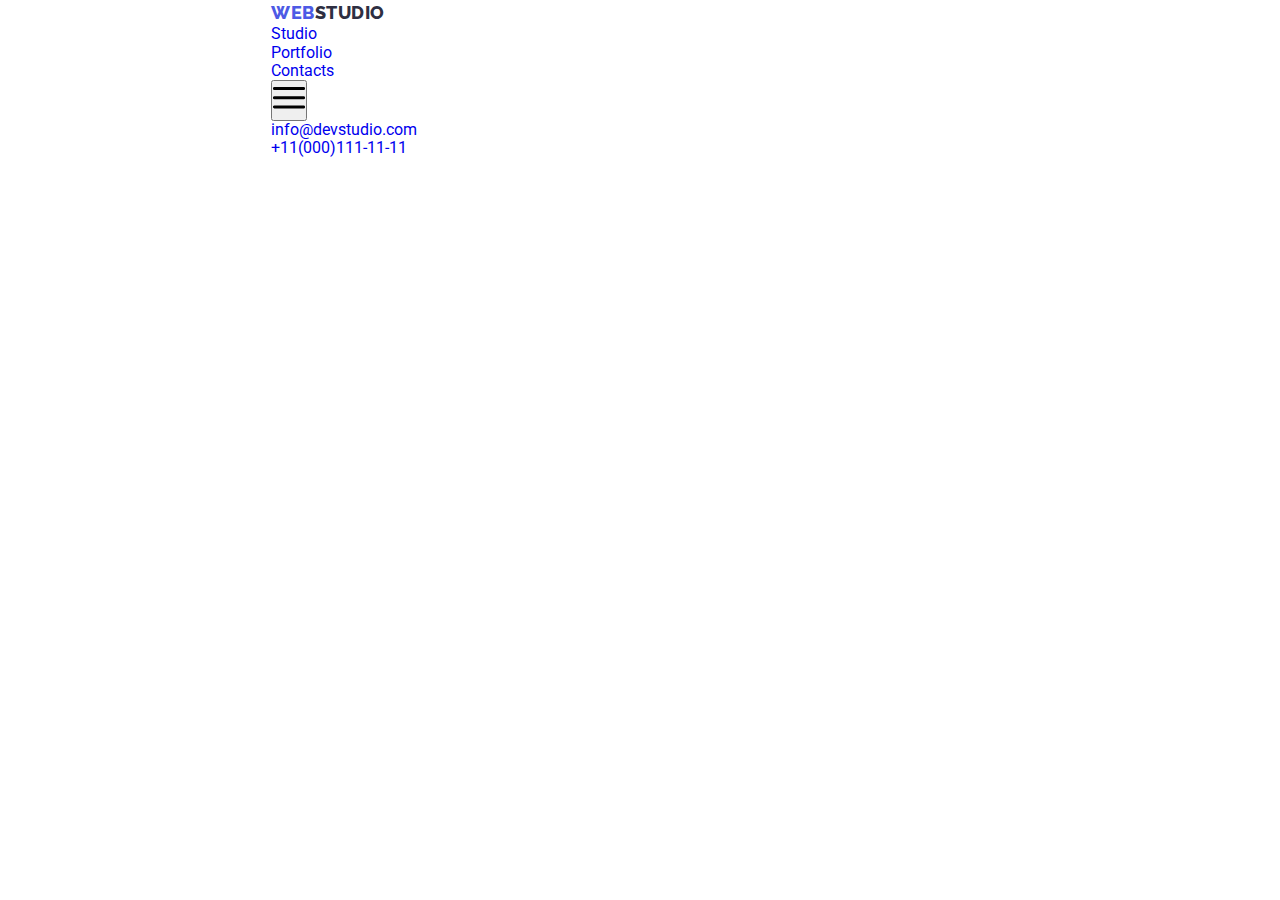
==== index.html @ 141341dd "7" ====
<!DOCTYPE html>
<html lang="uk">
  <head>
    <meta charset="UTF-8" />
    <meta http-equiv="X-UA-Compatible" content="IE=edge" />
    <meta name="viewport" content="width=device-width, initial-scale=1.0" />
    <link rel="stylesheet" href="css/modern-normalize.css" />
    <link rel="stylesheet" href="css/style.css" />
    <link rel="preconnect" href="https://fonts.googleapis.com" />
    <link rel="preconnect" href="https://fonts.gstatic.com" crossorigin />
    <link
      href="https://fonts.googleapis.com/css2?family=Raleway:wght@800&family=Roboto:wght@400;700&display=swap"
      rel="stylesheet"
    />
    <link rel="preconnect" href="https://fonts.googleapis.com" />
    <link rel="preconnect" href="https://fonts.gstatic.com" crossorigin />
    <link
      href="https://fonts.googleapis.com/css2?family=Raleway:wght@800&display=swap"
      rel="stylesheet"
    />
    <title>webstudio</title>
  </head>
  <body>
    <header>
      <div class="container header">
        <nav class="header__menu">
          <a class="logo" href="index.html"><span>Web</span>Studio</a>
          <ul class="header__menu__list">
            <li>
              <a class="header__menu__link current" href="index.html">Studio</a>
            </li>
            <li>
              <a class="header__menu__link" href="portfolio.html">Portfolio</a>
            </li>
            <li><a class="header__menu__link" href="#">Contacts</a></li>
          </ul>
        </nav>
        <button type="button" class="mobile__menu__open js-open-menu" >
          <svg class="mobain__menu__open__icon" width="32" height="32">
            <use href="./img/symbol-defs.svg#icon-burger"></use>
          </svg>
        </button>
        <ul class="header__contact">
          <li>
            <a class="header__contact__link" href="mailto:info@devstudio.com"
              >info@devstudio.com</a
            >
          </li>
          <li>
            <a class="header__contact__link" href="tel:+110001111111"
              >+11(000)111-11-11</a
            >
          </li>
        </ul>
      </div>
      <div class="mobile__menu  js-menu-container" >
        <div class="container mobile__menu__container">
          <button class="mobile__menu__close js-close-menu">
            <svg class="mobile__menu__icon svg_modal_close" width="8" height="8">
              <use href="./img/symbol-defs.svg#icon-close-black"></use>
            </svg>
          </button>
          <ul class="mobale__menu__link_list">
            <li class="mobale__menu__link_item"><a href="index.html" class="mobile__menu__link">Studio</a></li>
            <li class="mobale__menu__link_item"><a href="portfolio.html" class="mobile__menu__link">Portfolio</a></li>
            <li class="mobale__menu__link_item"><a href="#" class="mobile__menu__link">Contacts</a></li>
          </ul>
          <ul class="mobale__menu__link_contact_list">
            <li class="mobale__menu__link_contact_item"><a href="tel:+110001111111" class="mobile__menu__contact_link">+11(000)111-11-11</a></li>
            <li class="mobale__menu__link_contact_item"><a href="mailto:info@devstudio.com" class="mobile__menu__contact_link">info@devstudio.com</a></li>
          </ul>
          <ul class="mobale__menu__link_social_list">
            <li class="mobile__menu__link_social_item">
              <a href="#" class="mobile__menu__social__link">
                <svg class="mobile__menu__social__link-svg" width="24" height="24">
                  <use href="./img/symbol-defs.svg#icon-instagram2"></use>
                </svg>
              </a>
            </li>
            <li class="mobile__menu__link_social_item">
              <a href="#" class="mobile__menu__social__link">
                <svg class="mobile__menu__social__link-svg" width="24" height="24">
                  <use href="./img/symbol-defs.svg#icon-twitter2"></use>
                </svg>
              </a>
            </li>
            <li class="mobile__menu__link_social_item">
              <a href="#" class="mobile__menu__social__link">
                <svg class="mobile__menu__social__link-svg" width="24" height="24">
                  <use href="./img/symbol-defs.svg#icon-facebook2"></use>
                </svg>
              </a>
            </li>
            <li class="mobile__menu__link_social_item">
              <a href="#" class="mobile__menu__social__link">
                <svg class="mobile__menu__social__link-svg" width="24" height="24">
                  <use href="./img/symbol-defs.svg#icon-linkedin2"></use>
                </svg>
              </a>
            </li>
          </ul>
        </div>
      </div>
    </header>
    <!-- <main>
      <section class="main__header">
        <div class="container">
          <h1>Effective Solutions for Your Business</h1>
          <button type="button" data-modal-open>Order Service</button>
        </div>
      </section>
      <section class="main__text">
        <div class="container">
          <ul class="main__text__list">
            <li>
              <div class="main__text__list__icon">
                <svg class="icon-benefits" width="64px" height="64px">
                  <use href="./img/symbol-defs.svg#icon-antenna-min"></use>
                </svg>
              </div>
              <h3>Strategy</h3>
              <p>
                Our goal is to identify the business problem to walk away with
                the perfect and creative solution.
              </p>
            </li>
            <li>
              <div class="main__text__list__icon">
                <svg class="icon-benefits" width="64px" height="64px">
                  <use href="./img/symbol-defs.svg#icon-clock-min"></use>
                </svg>
              </div>
              <h3>Punctuality</h3>
              <p>
                Bring the key message to the brand's audience for the best price
                within the shortest possible time.
              </p>
            </li>
            <li>
              <div class="main__text__list__icon">
                <svg class="icon-benefits" width="64px" height="64px">
                  <use href="./img/symbol-defs.svg#icon-diagram-min"></use>
                </svg>
              </div>
              <h3>Diligence</h3>
              <p>
                Research and confirm brands that present the strongest digital
                growth opportunities and minimize risk.
              </p>
            </li>
            <li>
              <div class="main__text__list__icon">
                <svg class="icon-benefits" width="64px" height="64px">
                  <use href="./img/symbol-defs.svg#icon-astronaut--min"></use>
                </svg>
              </div>
              <h3>Technologies</h3>
              <p>
                Design practice focused on digital experiences. We bring forth a
                deep passion for problem-solving.
              </p>
            </li>
          </ul>
        </div>
      </section>
      <section class="main__descr section">
        <div class="container">
          <h2>What are we doing</h2>
          <ul class="main__descr__list">
            <li>
              <img
                width="360"
                height="300"
                src="img/Rectangle1.jpg"
                alt="розробка десктопних сайтів"
              />
            </li>
            <li>
              <img
                width="360"
                height="300"
                src="img/Rectangle2.jpg"
                alt="розробка мобільних додатків"
              />
            </li>
            <li>
              <img
                width="360"
                height="300"
                src="img/Rectangle3.jpg"
                alt="розробка дизайну"
              />
            </li>
          </ul>
        </div>
      </section>
      <section class="main__team section">
        <div class="container">
          <h2>Our Team</h2>
          <ul class="main__team__list">
            <li class="teammate">
              <img
                width="264"
                height="260"
                src="img/teams/img.jpg"
                alt="Марк Герреро"
              />
              <div class="teammate__text">
                <h3>Mark Guerrero</h3>
                <p>Product Designer</p>
                <ul class="social_media_team">
                  <li>
                    <a class="social_media_team-link" href="#">
                      <svg width="16px" height="16px">
                        <use href="./img/symbol-defs.svg#icon-instagram1"></use>
                      </svg>
                    </a>
                  </li>
                  <li>
                    <a class="social_media_team-link" href="#">
                      <svg width="16px" height="16px">
                        <use href="./img/symbol-defs.svg#icon-twitter1"></use>
                      </svg>
                    </a>
                  </li>
                  <li>
                    <a class="social_media_team-link" href="#">
                      <svg width="16px" height="16px">
                        <use href="./img/symbol-defs.svg#icon-facebook1"></use>
                      </svg>
                    </a>
                  </li>
                  <li>
                    <a class="social_media_team-link" href="#">
                      <svg width="16px" height="16px">
                        <use href="./img/symbol-defs.svg#icon-linkedin1"></use>
                      </svg>
                    </a>
                  </li>
                </ul>
              </div>
            </li>
            <li class="teammate">
              <img
                width="264"
                height="260"
                src="img/teams/img1.jpg"
                alt="Том Форд"
              />
              <div class="teammate__text">
                <h3>Tom Ford</h3>
                <p>Frontend Developer</p>
                <ul class="social_media_team">
                  <li>
                    <a class="social_media_team-link" href="#">
                      <svg width="16px" height="16px">
                        <use href="./img/symbol-defs.svg#icon-instagram1"></use>
                      </svg>
                    </a>
                  </li>
                  <li>
                    <a class="social_media_team-link" href="#">
                      <svg width="16px" height="16px">
                        <use href="./img/symbol-defs.svg#icon-twitter1"></use>
                      </svg>
                    </a>
                  </li>
                  <li>
                    <a class="social_media_team-link" href="#">
                      <svg width="16px" height="16px">
                        <use href="./img/symbol-defs.svg#icon-facebook1"></use>
                      </svg>
                    </a>
                  </li>
                  <li>
                    <a class="social_media_team-link" href="#">
                      <svg width="16px" height="16px">
                        <use href="./img/symbol-defs.svg#icon-linkedin1"></use>
                      </svg>
                    </a>
                  </li>
                </ul>
              </div>
            </li>
            <li class="teammate">
              <img
                width="264"
                height="260"
                src="img/teams/img2.jpg"
                alt="Каміла Гарсія"
              />
              <div class="teammate__text">
                <h3>Camila Garcia</h3>
                <p>Marketing</p>
                <ul class="social_media_team">
                  <li>
                    <a class="social_media_team-link" href="#">
                      <svg width="16px" height="16px">
                        <use href="./img/symbol-defs.svg#icon-instagram1"></use>
                      </svg>
                    </a>
                  </li>
                  <li>
                    <a class="social_media_team-link" href="#">
                      <svg width="16px" height="16px">
                        <use href="./img/symbol-defs.svg#icon-twitter1"></use>
                      </svg>
                    </a>
                  </li>
                  <li>
                    <a class="social_media_team-link" href="#">
                      <svg width="16px" height="16px">
                        <use href="./img/symbol-defs.svg#icon-facebook1"></use>
                      </svg>
                    </a>
                  </li>
                  <li>
                    <a class="social_media_team-link" href="#">
                      <svg width="16px" height="16px">
                        <use href="./img/symbol-defs.svg#icon-linkedin1"></use>
                      </svg>
                    </a>
                  </li>
                </ul>
              </div>
            </li>
            <li class="teammate">
              <img
                width="264"
                height="260"
                src="img/teams/img3.jpg"
                alt="Деніел Вілсон"
              />
              <div class="teammate__text">
                <h3>Daniel Wilson</h3>
                <p>UI Designer</p>
                <ul class="social_media_team">
                  <li>
                    <a class="social_media_team-link" href="#">
                      <svg width="16px" height="16px">
                        <use href="./img/symbol-defs.svg#icon-instagram1"></use>
                      </svg>
                    </a>
                  </li>
                  <li>
                    <a class="social_media_team-link" href="#">
                      <svg width="16px" height="16px">
                        <use href="./img/symbol-defs.svg#icon-twitter1"></use>
                      </svg>
                    </a>
                  </li>
                  <li>
                    <a class="social_media_team-link" href="#">
                      <svg width="16px" height="16px">
                        <use href="./img/symbol-defs.svg#icon-facebook1"></use>
                      </svg>
                    </a>
                  </li>
                  <li>
                    <a class="social_media_team-link" href="#">
                      <svg width="16px" height="16px">
                        <use href="./img/symbol-defs.svg#icon-linkedin1"></use>
                      </svg>
                    </a>
                  </li>
                </ul>
              </div>
            </li>
          </ul>
        </div>
      </section>
      <section class="customers section">
        <div class="container">
          <h2 class="customers__title">Customers</h2>
          <ul class="customers__list">
            <li>
              <a class="customers__link" href="#">
                <svg class="customers-svg" width="104px" height="56px">
                  <use href="./img/symbol-defs.svg#icon-Logo-min"></use>
                </svg>
              </a>
            </li>
            <li>
              <a class="customers__link" href="#">
                <svg class="customers-svg" width="104px" height="56px">
                  <use href="./img/symbol-defs.svg#icon-Logo1-min"></use>
                </svg>
              </a>
            </li>
            <li>
              <a class="customers__link" href="#">
                <svg class="customers-svg" width="104px" height="56px">
                  <use href="./img/symbol-defs.svg#icon-Logo2-min"></use>
                </svg>
              </a>
            </li>
            <li>
              <a class="customers__link" href="#">
                <svg class="customers-svg" width="104px" height="56px">
                  <use href="./img/symbol-defs.svg#icon-Logo3-min"></use>
                </svg>
              </a>
            </li>
            <li>
              <a class="customers__link" href="#">
                <svg class="customers-svg" width="104px" height="56px">
                  <use href="./img/symbol-defs.svg#icon-Logo4-min"></use>
                </svg>
              </a>
            </li>
            <li>
              <a class="customers__link" href="#">
                <svg class="customers-svg" width="104px" height="56px">
                  <use href="./img/symbol-defs.svg#icon-Logo5-min"></use>
                </svg>
              </a>
            </li>
          </ul>
        </div>
      </section>
    </main>
    <footer>
      <div class="container footer__content">
        <div>
          <a class="logo logo__footer" href="index.html"
            ><span>Web</span>Studio</a
          >
          <p class="footer-text">
            Increase the flow of customers and sales for your business with
            digital marketing & growth solutions.
          </p>
        </div>
        <div class="footer__social-media">
          <h3 class="footer__social-media-title">Social media</h3>
          <ul class="footer__social-media-list">
            <li>
              <a class="footer__social-media_link" href="#">
                <svg
                  class="footer__social-media_svg"
                  width="24px"
                  height="24px"
                >
                  <use href="img/symbol-defs.svg#icon-instagram2"></use>
                </svg>
              </a>
            </li>
            <li>
              <a class="footer__social-media_link" href="#">
                <svg
                  class="footer__social-media_svg"
                  width="24px"
                  height="24px"
                >
                  <use href="img/symbol-defs.svg#icon-twitter2"></use>
                </svg>
              </a>
            </li>
            <li>
              <a class="footer__social-media_link" href="#">
                <svg
                  class="footer__social-media_svg"
                  width="24px"
                  height="24px"
                >
                  <use href="img/symbol-defs.svg#icon-facebook2"></use>
                </svg>
              </a>
            </li>
            <li>
              <a class="footer__social-media_link" href="#">
                <svg
                  class="footer__social-media_svg"
                  width="24px"
                  height="24px"
                >
                  <use href="img/symbol-defs.svg#icon-linkedin2"></use>
                </svg>
              </a>
            </li>
          </ul>
        </div>
        <div class="footer_subscribe">
          <h3 class="subscribe-text">Subscribe</h3>
          <form class="footer-form">
            <input
              class="footer-form-input"
              type="mail"
              name="text"
              placeholder="E-mail"
            />
            <button class="footer-form-button" type="submit">
              Subscribe
              <svg class="footer-button-svg" width="24px" height="24px">
                <use href="./img/symbol-defs.svg#icon-send"></use>
              </svg>
            </button>
          </form>
        </div>
      </div>
    </footer> -->
    <div class="backdrop is-hidden" data-modal>
      <div class="modal">
        <button class="modal_close_btn" data-modal-close>
          <svg class="svg_modal_close" width="8px" height="8px">
            <use href="./img/symbol-defs.svg#icon-close-black"></use>
          </svg>
        </button>
        <div class="modal_block_form">
          <h3 class="modal_block_form_title">
            Leave your contacts and we will call you back
          </h3>
          <form class="modal_form">
            <label class="modal_form_field">
              <p class="modal_form_text">Name</p>
              <div class="modal_form_input_wrap">
                <input
                  class="modal_form_input"
                  type="text"
                  name="user_name"
                  required
                />
                <svg width="18px" height="24px" class="modal_form_input_svg">
                  <use href="./img/symbol-defs.svg#icon-person"></use>
                </svg>
              </div>
            </label>
            <label class="modal_form_field">
              <p class="modal_form_text">Phone</p>
              <div class="modal_form_input_wrap">
                <input
                  class="modal_form_input"
                  type="tel"
                  name="user_phone"
                  required
                />
                <svg width="18px" height="24px" class="modal_form_input_svg">
                  <use href="./img/symbol-defs.svg#icon-phone"></use>
                </svg>
              </div>
            </label>
            <label class="modal_form_field">
              <p class="modal_form_text">Email</p>
              <div class="modal_form_input_wrap">
                <input
                  class="modal_form_input"
                  type="mail"
                  name="user_mail"
                  required
                />
                <svg width="18px" height="24px" class="modal_form_input_svg">
                  <use href="./img/symbol-defs.svg#icon-email"></use>
                </svg>
              </div>
            </label>
            <label class="modal_form_field">
              <p class="modal_form_text">Comment</p>
              <textarea
                class="modal_form_desc"
                name="user_message"
                placeholder="Text input"
              ></textarea>
            </label>
            <div class="modal_form_check-policy">
              <input
                class="modal_form-check visually-hidden"
                id="user-policy"
                name="user-policy"
                type="checkbox"
              />
              <label class="modal_form_check_desc" for="user-policy"
                >I accept the terms and conditions of the
                <a class="modal_form_chech_link" href="#"
                  >Privacy Policy</a
                ></label
              >
            </div>
          </form>
          <button type="submit" class="modal_form_button">Send</button>
        </div>
      </div>
    </div>
    <script src="./js/modal.js"></script>
    <script src="./js/mobile-menu.js"></script>
  </body>
</html>
---- css/style.css ----
* {
  text-decoration: none;
  list-style: none;
  padding: 0;
  margin: 0;
}

img {
  display: block;
  width: 100%;
  height: auto;
}

body {
  font-weight: 400;
  color: var(--brand-color2);
  font-family: "Roboto", sans-serif;
}

:root {
  --brand-color: #434455;
  --blu-color: #4d5ae5;
  --blu-color2: #404bbf;
  --brand-color2: #2e2f42;
  --white-color: #fff;
  --white-color2: #f4f4fd;
  --white-color3: #e7e9fc;
  --modal-input-color: #8e8f99;
}

.section {
  padding: 120px 0;
}

/* .container {
  padding: 0 15px;
  width: 1158px;
  margin: 0 auto;
} */

.container {
  margin-left: auto;
  margin-right: auto;
  padding-left: 15px;
  padding-right: 15px;}

  @media screen and(max-width:427px) {
    .container{  
    width: 100vw;
      margin: 0;
      margin-left: auto;
      margin-right: auto;}  
  }

  @media screen and (min-width:428px) {
      .container{width: 428px;}
  }

  @media screen and (min-width:768px) {
    
      .container{width: 768px;}
  }

  @media screen and (min-width:1440px) {

      .container{width: 1158px;}
  }

@media screen and (max-width: 767px) {
  .header__menu__list,
  .header__contact {
    display: none;
  }
  .header {
    display: flex;
    justify-content: space-between;
    align-items: center;
    padding-top: 24px;
    padding-bottom: 24px;
  }
  .mobile__menu__open {
    border: 0;
    background: none;
  }
  .mobile__menu__open__icon {
    display: block;
  }
}

.mobile__menu.is-open {
  opacity: 1;
  visibility: visible;
  pointer-events: auto;
}

.mobile__menu {
  position: fixed;
  top: 0;
  left: 0;
  width: 100%;
  height: 100%;
  background: #fff;
  z-index: 1000;
  opacity: 0;
  visibility: hidden;
  pointer-events: none;
  transition: opacity 250ms cubic-bezier(0.4, 0, 0.2, 1),
    visibility 250ms cubic-bezier(0.4, 0, 0.2, 1);
}


.mobile__menu__container {
  position: relative;
  padding: 80px 0 40px 25px;
}

.mobale__menu__link_list {
  margin-bottom: 284px;
}

.mobale__menu__link_item {
  margin-bottom: 40px;
}

.mobale__menu__link_item:nth-child(3) {
  margin: 0;
}

.mobile__menu__link {
  font-weight: 600;
  font-size: 36px;
  line-height: 1.12;
  letter-spacing: 0.02em;
  text-transform: capitalize;
  color: var(--brand-color2);
  transition: color 250ms cubic-bezier(0.4, 0, 0.2, 1);
}

.mobile__menu__link:focus,
.mobile__menu__link:active {
  color: var(--blu-color);
}

.mobale__menu__link_contact_list {
  margin-bottom: 48px;
}

.mobale__menu__link_contact_item {
  margin-bottom: 40px;
}

.mobale__menu__link_contact_item:nth-child(2) {
  margin: 0;
}
.mobile__menu__contact_link {
  font-weight: 600;
  font-size: 36px;
  line-height: 1.2;
  text-transform: capitalize;
  color: var(--brand-color);
  transition: color 250ms cubic-bezier(0.4, 0, 0.2, 1);
}

.mobile__menu__contact_link:focus,
.mobile__menu__contact_link:active {
  color: var(--blu-color);
}

.mobale__menu__link_contact_item:nth-child(2) .mobile__menu__contact_link {
  font-size: 20px;
  line-height: 1.2;
  letter-spacing: 0.02em;
  text-transform: none;
}

.mobale__menu__link_social_list {
  display: flex;
  width: 328px;
  height: 40px;
  gap: 56px;
}
.mobile__menu__link_social_item {
  display: flex;
  width: 40px;
  height: 40px;
  justify-content: center;
  align-items: center;
  border-radius: 50px;
  border: none;
  background-color: var(--blu-color);
}

.mobile__menu__social__link-svg {
  display: block;
}

.mobile__menu__close {
  position: absolute;
  top: 30px;
  right: 18px;
  width: 24px;
  height: 24px;
  border-radius: 50%;
  background-color: #e7e9fc;
  border: 1px solid rgba(0, 0, 0, 0.1);
  text-align: center;
  transition: box-shadow 250ms cubic-bezier(0.4, 0, 0.2, 1),
    border 250ms cubic-bezier(0.4, 0, 0.2, 1);
}

.mobile__menu__close:focus,
.mobile__menu__close:active {
  border: 1px solid rgba(0, 0, 0, 0);
  box-shadow: 0px 1px 6px rgba(46, 47, 66, 0.08),
    0px 1px 1px rgba(46, 47, 66, 0.16), 0px 2px 1px rgba(46, 47, 66, 0.08);
}

.mobile__menu__icon:hover,
.mobile__menu__icon:focus {
  border: 1px solid rgba(0, 0, 0, 0);
  box-shadow: 0px 1px 6px rgba(46, 47, 66, 0.08),
    0px 1px 1px rgba(46, 47, 66, 0.16), 0px 2px 1px rgba(46, 47, 66, 0.08);
}

.logo {
  font-weight: 800;
  font-size: 18px;
  line-height: 1.4;
  letter-spacing: 0.03em;
  text-transform: uppercase;
  color: var(--brand-color2);
  font-family: "Raleway", sans-serif;
  align-self: center;
}

.logo span {
  color: var(--blu-color);
}

/* header {
  box-shadow: 0px 2px 1px rgba(46, 47, 66, 0.08),
    0px 1px 1px rgba(46, 47, 66, 0.16), 0px 1px 6px rgba(46, 47, 66, 0.08);
}

.header {
  display: flex;
}



.header__menu {
  display: flex;
}

.header__menu__list {
  display: flex;
  align-items: center;
  margin: 0 0 0 77px;
}

.header__menu__link {
  color: var(--brand-color2);
  font-weight: 600;
  font-size: 16px;
  line-height: 1.5;
  letter-spacing: 0.02em;
  transition: color 250ms cubic-bezier(0.4, 0, 0.2, 1);
}

.header__menu__list li {
  margin: 0 40px 0 0;
}

.header__menu__list li:nth-child(3) {
  margin: 0;
}

.header__menu__link {
  padding: 24px 0;
  position: relative;
  display: block;
}

.header__menu__link::after {
  content: "";
  position: absolute;
  left: 0;
  bottom: 0;
  display: block;
  width: 100%;
  height: 5px;
  background-color: var(--blu-color);
  color: var(--blu-color);
  display: none;
}

.header__menu__link.current::after {
  content: "";
  position: absolute;
  left: 0;
  bottom: 0;
  display: block;
  width: 100%;
  height: 5px;
  background-color: var(--blu-color);
  border-radius: 2px;
}

.header__menu__link:hover,
.header__menu__link:focus {
  color: var(--brand-color);
}

.header__menu__link:active {
  color: var(--blu-color);
}

.header__contact {
  padding: 24px 0;
  display: flex;
  margin-left: auto;
}

.header__contact__link {
  color: var(--brand-color2);
  font-weight: 400;
  font-size: 16px;
  line-height: 1.5;
  letter-spacing: 0.02em;
  transition: color 250ms cubic-bezier(0.4, 0, 0.2, 1);
}

.header__contact li {
  margin: 0 0 0 40px;
}

.header__contact li:nth-child(1) {
  margin: 0;
}

.header__contact__link:hover,
.header__contact__link:focus {
  color: var(--blu-color);
}

.header__contact__link:active {
  color: var(--blu-color);
}




.main__header {
  background-image: linear-gradient(
      rgba(46, 47, 66, 0.7),
      rgba(46, 47, 66, 0.7)
    ),
    url(../img/people-office.jpg);
  background-size: cover;
  padding: 192px 0;
  text-align: center;
  margin: 0 auto;
  max-width: 1600px;
}

.main__header h1 {
  font-weight: 600;
  font-size: 56px;
  line-height: 1.08;
  text-align: center;
  letter-spacing: 0.02em;
  color: var(--white-color);
  margin: 0 auto;
  width: 496px;
}

.main__header button {
  max-width: 170px;
  background: var(--blu-color);
  box-shadow: 0px 4px 4px rgb(0 0 0 / 15%);
  transition: box-shadow 250ms cubic-bezier(0.4, 0, 0.2, 1);
  border-radius: 4px;
  font-size: 16px;
  line-height: 1.19;
  color: var(--white-color);
  border: none;
  cursor: pointer;
  margin: 48px 0 0 0;
  padding: 16px 32px;
}

.main__header button:hover {
  box-shadow: 0px 1px 6px rgba(46, 47, 66, 0.08),
    0px 1px 1px rgba(46, 47, 66, 0.16), 0px 2px 1px rgba(46, 47, 66, 0.08);
}

.main__header button:active {
  background: var(--blu-color2);
  box-shadow: 0px 4px 4px rgba(0, 0, 0, 0.15);
}

.main__text {
  padding: 120px 0 0 0;
}

.main__text__list {
  display: flex;
  gap: 24px;
}

.main__text__list__icon {
  background: #f4f4fd;
  border-radius: 4px;
  background: #f4f4fd;
  border-radius: 4px;
  width: 264px;
  height: 112px;
  display: flex;
  justify-content: center;
  align-items: center;
}

.icon-benefits {
  display: block;
}

.main__text h3 {
  font-weight: 600;
  font-size: 20px;
  line-height: 1.2;
  letter-spacing: 0.02em;
  margin: 8px 0 8px 0;
}

.main__text p {
  font-size: 16px;
  line-height: 1.5;
  letter-spacing: 0.02em;
  color: var(--brand-color);
}

.main__descr h2 {
  font-weight: 600;
  font-size: 36px;
  line-height: 1.12;
  text-align: center;
  letter-spacing: 0.02em;
  text-transform: capitalize;
  margin: 0 0 72px 0;
}

.main__descr__list {
  display: flex;
  gap: 24px;
}

.main__team {
  background-color: var(--white-color2);
}

.main__team h2 {
  font-weight: 600;
  font-size: 36px;
  line-height: 1.12;
  text-align: center;
  letter-spacing: 0.02em;
  text-transform: capitalize;
  margin: 0 0 72px;
}

.main__team__list {
  display: flex;
  gap: 24px;
}

.teammate {
  background: #ffffff;
  box-shadow: 0px 1px 6px rgba(46, 47, 66, 0.08),
    0px 1px 1px rgba(46, 47, 66, 0.16), 0px 2px 1px rgba(46, 47, 66, 0.08);
  border-radius: 0px 0px 4px 4px;
}

.teammate__text {
  padding: 32px 16px;
}

.social_media_team {
  display: flex;
  gap: 24px;
  padding: 4px 0;
}

.social_media_team-link {
  width: 40px;
  height: 40px;
  width: 40px;
  height: 40px;
  display: flex;
  justify-content: center;
  align-items: center;
  border-radius: 50%;
  border: 1px solid var(--blu-color);
  background-color: var(--blu-color);
}

.teammate h3 {
  font-weight: 600;
  font-size: 20px;
  line-height: 1.2;
  text-align: center;
  letter-spacing: 0.02em;
}

.teammate p {
  font-size: 16px;
  line-height: 24px;
  text-align: center;
  letter-spacing: 0.02em;
  color: var(--brand-color);
  margin: 8px 0 8px 0;
}

.customers__title {
  color: var(--brand-color2);
  text-align: center;
  margin: 0 0 72px 0;
  font-weight: 700;
  font-size: 36px;
  line-height: 1.17;
  letter-spacing: 0.03em;
}

.customers__list {
  display: flex;
  gap: 24px;
  height: 88px;
}

.customers__link {
  border: 1px solid #8e8f99;
  border-radius: 4px;
  transition: border 250ms cubic-bezier(0.4, 0, 0.2, 1);
  width: 168px;
  height: 88px;
  display: flex;
  justify-content: center;
  align-items: center;
}

.customers__link:hover,
.customers__link:focus {
  border: 1px solid var(--blu-color);
}

.customers-svg {
  fill: #8e8f99;
  transition: fill 250ms cubic-bezier(0.4, 0, 0.2, 1);
}

.customers__link:hover .customers-svg {
  fill: var(--blu-color);
}

.customers__link:hover .customers-svg {
  fill: var(--blu-color);
}

footer {
  background-color: var(--brand-color2);
}

.logo__footer {
  color: var(--white-color2);
  display: inline-block;
}

.footer__content {
  display: flex;
}

.footer__social-media {
  height: 100%;
  margin: 0 0 0 120px;
}

.footer__social-media-title {
  color: var(--white-color);
  font-weight: 600;
  font-size: 16px;
  line-height: 1.5;
  letter-spacing: 0.02em;
  margin: 0 0 16px 0;
}

.footer__social-media-list {
  display: flex;
  height: 40px;
  max-width: 208px;
  gap: 16px;
}

.footer__social-media_link {
  width: 40px;
  height: 40px;
  display: flex;
  justify-content: center;
  align-items: center;
  border: 0px solid rgba(255, 255, 255, 0.1);
  border-radius: 50%;
  background: rgba(255, 255, 255, 0.1);
  transition: background-color 250ms cubic-bezier(0.4, 0, 0.2, 1);
}

.footer__social-media_link:hover {
  background-color: #31d0aa;
}

.footer__social-media_link:focus {
  background-color: #31d0aa;
}
/* Portfolio */

.visually-hidden {
  position: absolute;
  width: 1px;
  height: 1px;
  margin: -1px;
  border: 0;
  padding: 0;
  white-space: nowrap;
  clip-path: inset(100%);
  clip: rect(0 0 0 0);
  overflow: hidden;
}

.portfolio__content {
  padding: 96px 0 120px 0;
}

.portfolio__buttons {
  display: flex;
  justify-content: center;
}

.portfolio__buttons button {
  font-family: "Roboto";
  font-style: normal;
  font-weight: 600;
  font-size: 16px;
  line-height: 1.5;
  letter-spacing: 0.04em;
  background: var(--white-color2);
  border: 1px solid var(--white-color3);
  border-radius: 4px;
  color: var(--blu-color);
  cursor: pointer;
  padding: 8px 16px;
  transition: background-color 250ms cubic-bezier(0.4, 0, 0.2, 1),
    border 250ms cubic-bezier(0.4, 0, 0.2, 1),
    box-shadow 250ms cubic-bezier(0.4, 0, 0.2, 1),
    color 250ms cubic-bezier(0.4, 0, 0.2, 1);
}

.portfolio__buttons li {
  margin: 0 24px 0 0;
}

.portfolio__buttons li:nth-child(5) {
  margin: 0;
}

.portfolio__buttons button:hover,
.portfolio__buttons button:focus {
  border: 1px solid var(--blu-color);
  background: var(--blu-color);
  box-shadow: 0px 3px 1px rgba(0, 0, 0, 0.1), 0px 2px 1px rgba(0, 0, 0, 0.08),
    0px 2px 2px rgba(0, 0, 0, 0.12);
  color: var(--white-color);
}

.portfolio__buttons button:active {
  background: var(--blu-color2);
  box-shadow: 0px 3px 1px rgba(0, 0, 0, 0.1), 0px 2px 1px rgba(0, 0, 0, 0.08),
    0px 2px 2px rgba(0, 0, 0, 0.12);
  color: var(--white-color);
}

.portfolio__list {
  display: flex;
  flex-wrap: wrap;
  margin: 72px 0 0 0;
}

.portfolio__list__text {
  padding: 32px 0 32px 16px;
}
.portfolio__item:nth-child(n + 7) {
  margin: 0 24px 0 0;
}
.portfolio__item:nth-child(3n + 3) {
  margin: 0 0 48px 0;
}
.portfolio__item:nth-child(9) {
  margin: 0;
}

.portfolio__item {
  box-shadow: 0px 1px 6px rgba(46, 47, 66, 0.08);
  transition: box-shadow 250ms cubic-bezier(0.4, 0, 0.2, 1);
  margin: 0 24px 48px 0;
}

.portfolio__list img {
  display: block;
}

.portfolio__item:hover,
.portfolio__item:focus {
  box-shadow: 0px 1px 6px rgba(46, 47, 66, 0.08),
    0px 1px 1px rgba(46, 47, 66, 0.16), 0px 2px 1px rgba(46, 47, 66, 0.08);
}

.portfolio__list h3 {
  font-weight: 600;
  font-size: 20px;
  line-height: 1.2;
  letter-spacing: 0.02em;
  margin: 0 0 8px 0;
}

.portfolio__list p {
  font-size: 16px;
  line-height: 1.5;
  letter-spacing: 0.02em;
  color: var(--brand-color);
}

.portfolio__list_img-box {
  position: relative;
  width: 360px;
  height: 300px;
  margin-left: auto;
  margin-right: auto;
  background-color: #bdbdbd;
  overflow: hidden;
}

.portfolio__item:hover .overlay,
.portfolio__item:focus .overlay {
  transform: translatey(0);
}

.overlay {
  position: absolute;
  top: 0;
  left: 0;
  width: 100%;
  height: 100%;
  background-color: #3f51b5;
  transform: translatey(100%);
  transition: transform 250ms ease;
}

.overlay p {
  font-size: 16px;
  line-height: 1.5;
  letter-spacing: 0.02em;
  color: #f4f4fd;
  padding: 40px 32px;
}

/* footer */

footer {
  padding: 100px 0;
}

.footer-text {
  max-width: 264px;
  margin: 16px 0 0 0;
  font-size: 16px;
  line-height: 24px;
  letter-spacing: 0.02em;
  color: var(--white-color3);
}

.footer_subscribe {
  margin: 0 0 0 80px;
  width: 456px;
}

.subscribe-text {
  font-weight: 600;
  font-size: 16px;
  line-height: 1.5;
  letter-spacing: 0.02em;
  color: var(--white-color);
  margin: 0 0 16px 0;
}

.footer-form {
  display: flex;
}

.footer-form-input {
  padding: 8px 0 8px 16px;
  width: 264px;
  margin: 0 24px 0 0;
  border: 1px solid rgba(255, 255, 255, 0.3);
  filter: drop-shadow(0px 4px 4px rgba(0, 0, 0, 0.15));
  border-radius: 4px;
  background: #2e2f42;
  color: #fff;
}

.footer-button-svg {
  margin: 0 0 0 16px;
}

.footer-form-button {
  transition: box-shadow 250ms cubic-bezier(0.4, 0, 0.2, 1);
  cursor: pointer;
  padding: 8px 24px;
  font-weight: 700;
  font-size: 16px;
  line-height: 1.5;
  display: flex;
  align-items: center;
  text-align: center;
  letter-spacing: 0.06em;
  color: var(--white-color);
  border: none;
  background: var(--blu-color);
  border-radius: 4px;
}

.footer-form-button:hover {
  box-shadow: 0px 1px 6px rgba(46, 47, 66, 0.08),
    0px 1px 1px rgba(46, 47, 66, 0.16), 0px 2px 1px rgba(46, 47, 66, 0.08);
}

.footer-form-button:active {
  background: var(--blu-color2);
  box-shadow: 0px 4px 4px rgba(0, 0, 0, 0.15);
}

/* modal */

.backdrop {
  position: fixed;
  top: 0;
  left: 0;
  width: 100%;
  height: 100%;
  background-color: rgba(46, 47, 66, 0.4);
  transition: opacity 250ms cubic-bezier(0.4, 0, 0.2, 1);
}

.is-hidden {
  opacity: 0;
  pointer-events: none;
  transition: opacity 250ms cubic-bezier(0.4, 0, 0.2, 1);
}

.modal {
  position: absolute;
  min-width: 408px;
  min-height: 576px;
  background-color: #fff;
  top: 50%;
  left: 50%;
  transform: translate(-50%, -50%);
}

.modal_close_btn {
  position: absolute;
  top: 24px;
  right: 24px;
  width: 24px;
  height: 24px;
  border-radius: 50%;
  background-color: #e7e9fc;
  border: 1px solid rgba(0, 0, 0, 0.1);
  text-align: center;
  cursor: pointer;
  transition: box-shadow 250ms cubic-bezier(0.4, 0, 0.2, 1),
    border 250ms cubic-bezier(0.4, 0, 0.2, 1);
}

.svg_modal_close {
  fill: #000000;
}

.modal_close_btn:hover,
.modal_close_btn:focus {
  border: 1px solid rgba(0, 0, 0, 0);
  box-shadow: 0px 1px 6px rgba(46, 47, 66, 0.08),
    0px 1px 1px rgba(46, 47, 66, 0.16), 0px 2px 1px rgba(46, 47, 66, 0.08);
}

.modal_block_form {
  display: flex;
  flex-direction: column;
  padding: 72px 24px 24px 24px;
}
.modal_block_form_title {
  font-family: "Roboto";
  font-style: normal;
  font-weight: 600;
  font-size: 16px;
  line-height: 1.5;
  text-align: center;
  letter-spacing: 0.02em;
  color: var(--brand-color2);
  margin-bottom: 16px;
}
.modal_form {
  display: flex;
  flex-direction: column;
}
.modal_form_field {
  display: flex;
  flex-direction: column;
  margin: 0 0 8px 0;
  color: var(--modal-input-color);
}

.modal_form_field:nth-child(4) {
  margin: 0;
}

.modal_form_input_wrap {
  position: relative;
}

.modal_form_text {
  display: block;
  margin: 0 0 4px 0;
  font-size: 12px;
  line-height: 1.17;
  letter-spacing: 0.01em;
}
.modal_form_input {
  width: 100%;
  height: 40px;
  border: 1px solid rgba(33, 33, 33, 0.2);
  border-radius: 4px;
  padding: 0 0 0 40px;
  transition: border-color 250ms cubic-bezier(0.4, 0, 0.2, 1);
}

.modal_form_input:focus {
  outline: none;
  border-color: var(--blu-color);
}

.modal_form_input:focus + .modal_form_input_svg {
  fill: var(--blu-color);
}

.modal_form_input_svg {
  position: absolute;
  top: 50%;
  left: 16px;
  transform: translate(0, -50%);
  transition: fill 250ms cubic-bezier(0.4, 0, 0.2, 1);
}
.modal_form_desc {
  resize: none;
  width: 100%;
  height: 120px;
  font-size: 12px;
  line-height: 1.17;
  letter-spacing: 0.01em;
  border: 1px solid rgba(33, 33, 33, 0.2);
  border-radius: 4px;
  padding: 8px 16px;
  transition: border-color 250ms cubic-bezier(0.4, 0, 0.2, 1);
}

.modal_form_desc::placeholder {
  color: rgba(117, 117, 117, 0.5);
}

.modal_form_desc:focus {
  outline: none;
  border-color: var(--blu-color);
}
.modal_form_chech_link {
  color: var(--blu-color);
}
.modal_form_check-policy {
  display: flex;
  margin: 16px 0 24px 0;
}
.modal_form-check {
  margin: 0 8px 0 0;
}

.modal_form_chech_link {
  font-size: 12px;
  line-height: 1.34;
  letter-spacing: 0.04em;
  color: var(--blu-color);
  margin: 0 0 0 3px;
}
.modal_form_check_desc {
  display: flex;
  align-items: center;
  font-size: 12px;
  line-height: 1.34;
  letter-spacing: 0.04em;
  color: #757575;
  flex: none;
  order: 1;
  flex-grow: 0;
}

.modal_form_check_desc::before {
  content: "";
  display: block;
  margin: 0 8px 0 0;
  width: 16px;
  height: 16px;
  border: 1.25px solid #2e2f42;
  border-radius: 2px;
  transition: border-color 250ms cubic-bezier(0.4, 0, 0.2, 1),
    background 250ms cubic-bezier(0.4, 0, 0.2, 1);
}

.modal_form-check:checked + .modal_form_check_desc::before {
  background: var(--blu-color);
  border-color: var(--blu-color);
  background-image: url(../img/check.svg);
  background-repeat: no-repeat;
  background-position: 2px 3px;
}

.modal_form_button {
  margin: 0 auto;
  width: 170px;
  height: 51px;
  background: var(--blu-color);
  box-shadow: 0px 4px 4px rgba(0, 0, 0, 0.15);
  border: none;
  border-radius: 4px;
  font-weight: 600;
  font-size: 16px;
  line-height: 1.19;
  letter-spacing: 0.04em;
  color: #ffffff;
  cursor: pointer;
  transition: box-shadow 250ms cubic-bezier(0.4, 0, 0.2, 1);
}

.modal_form_button:hover,
.modal_form_button:focus {
  box-shadow: 0px 1px 6px rgba(46, 47, 66, 0.08),
    0px 1px 1px rgba(46, 47, 66, 0.16), 0px 2px 1px rgba(46, 47, 66, 0.08);
}

.modal_form_button:active {
  background: #404bbf;
  box-shadow: 0px 4px 4px rgba(0, 0, 0, 0.15);
}
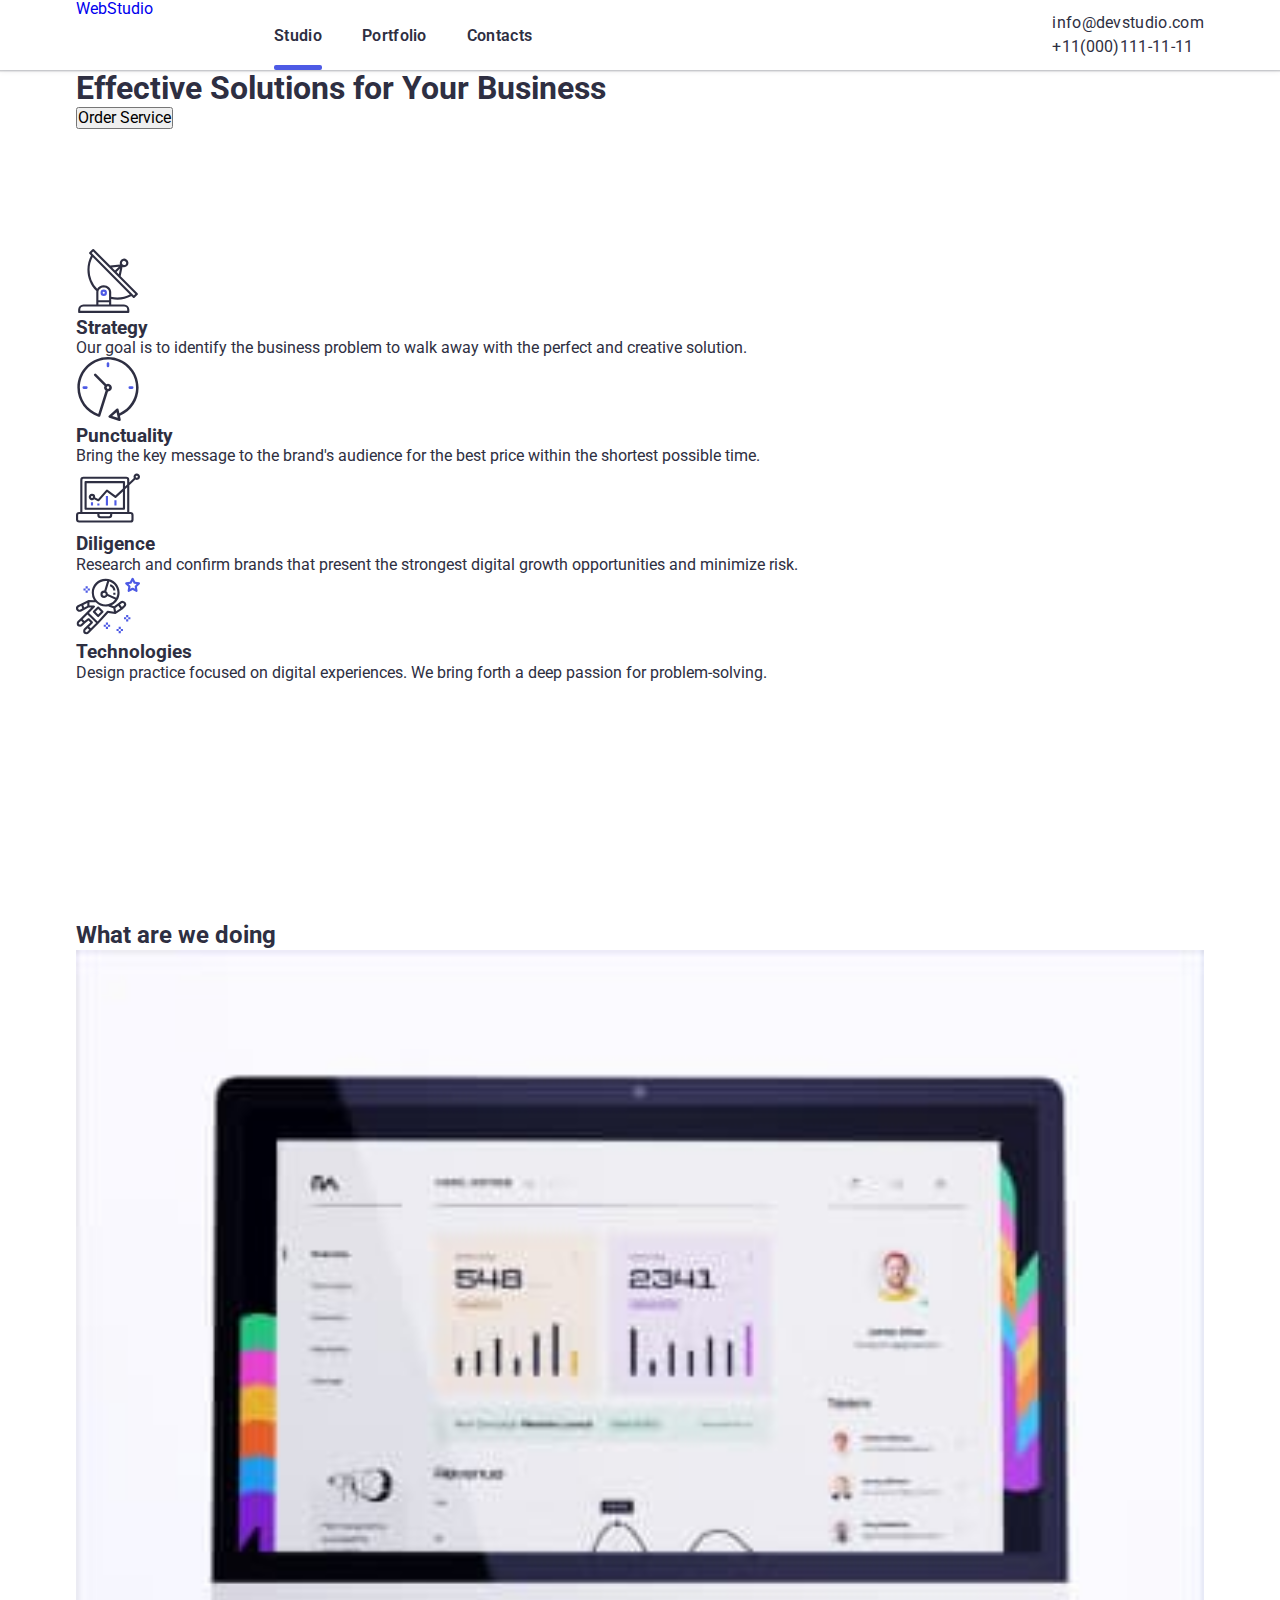
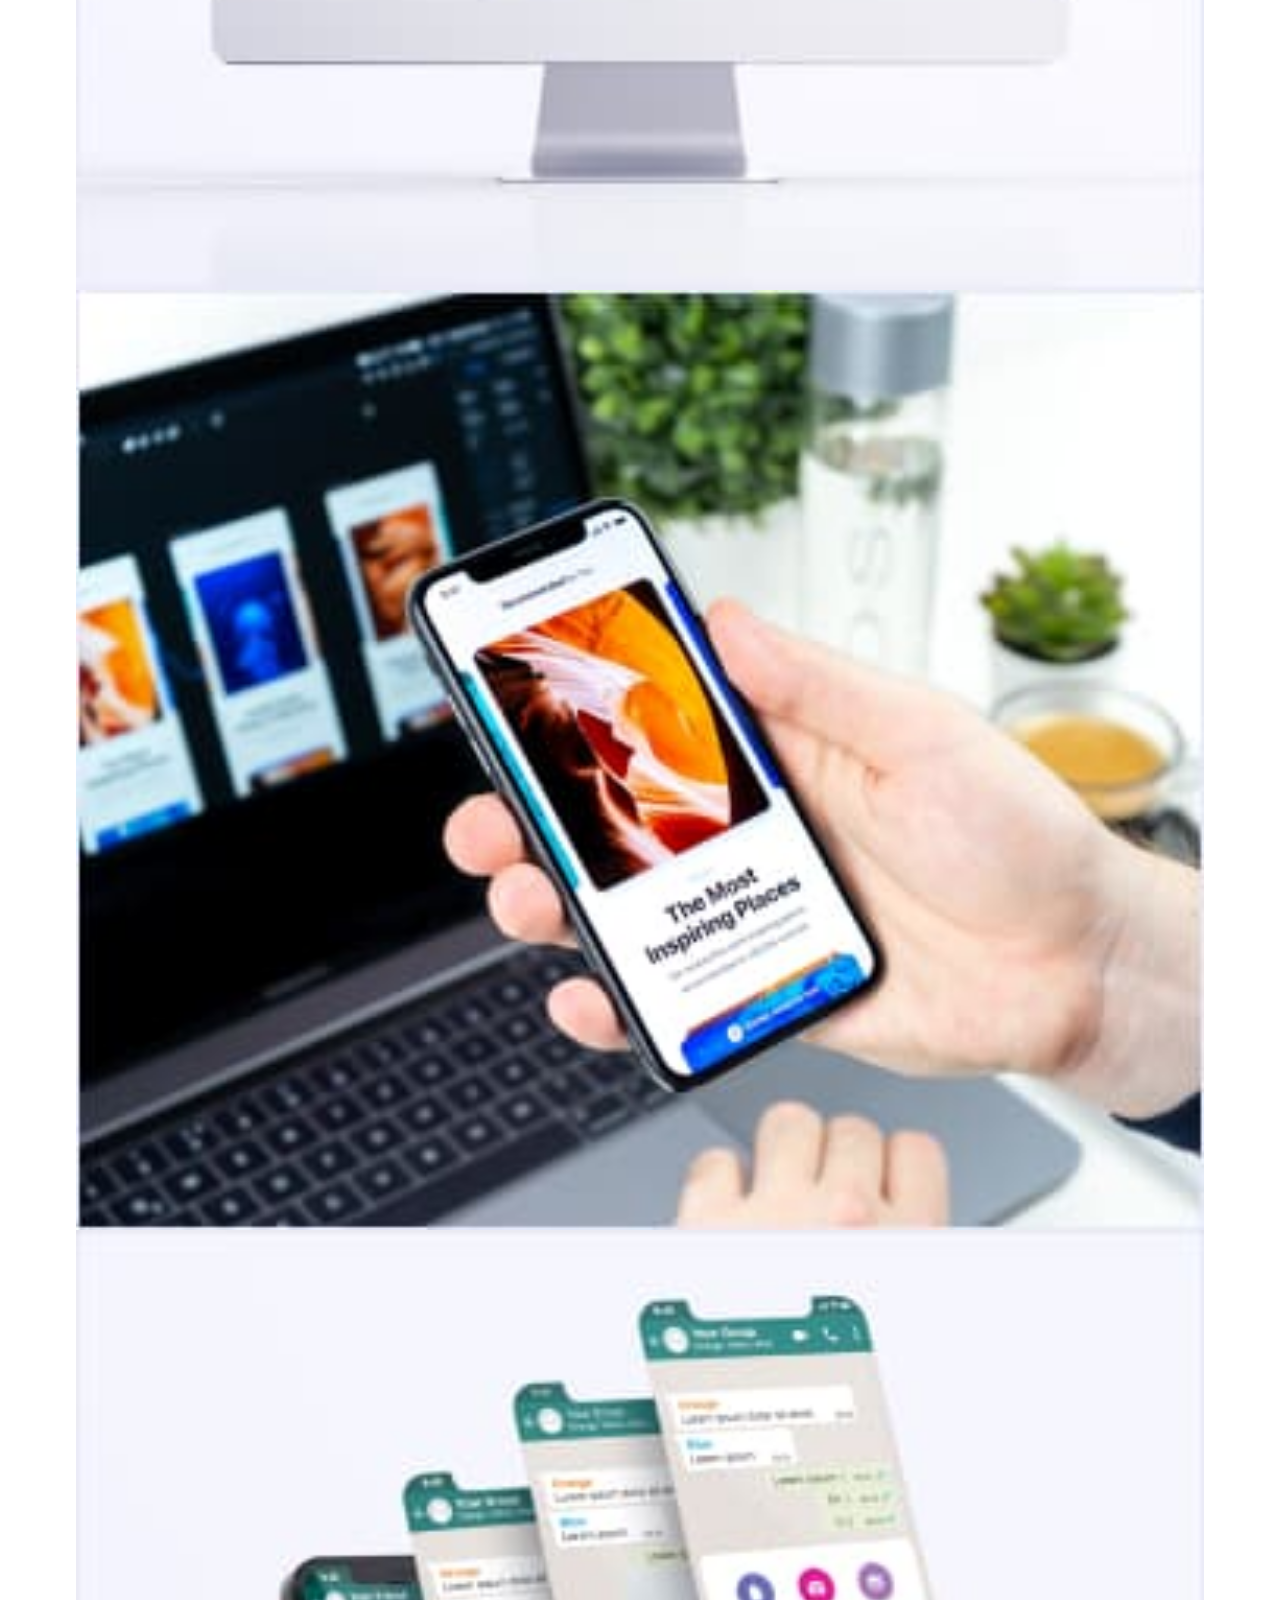
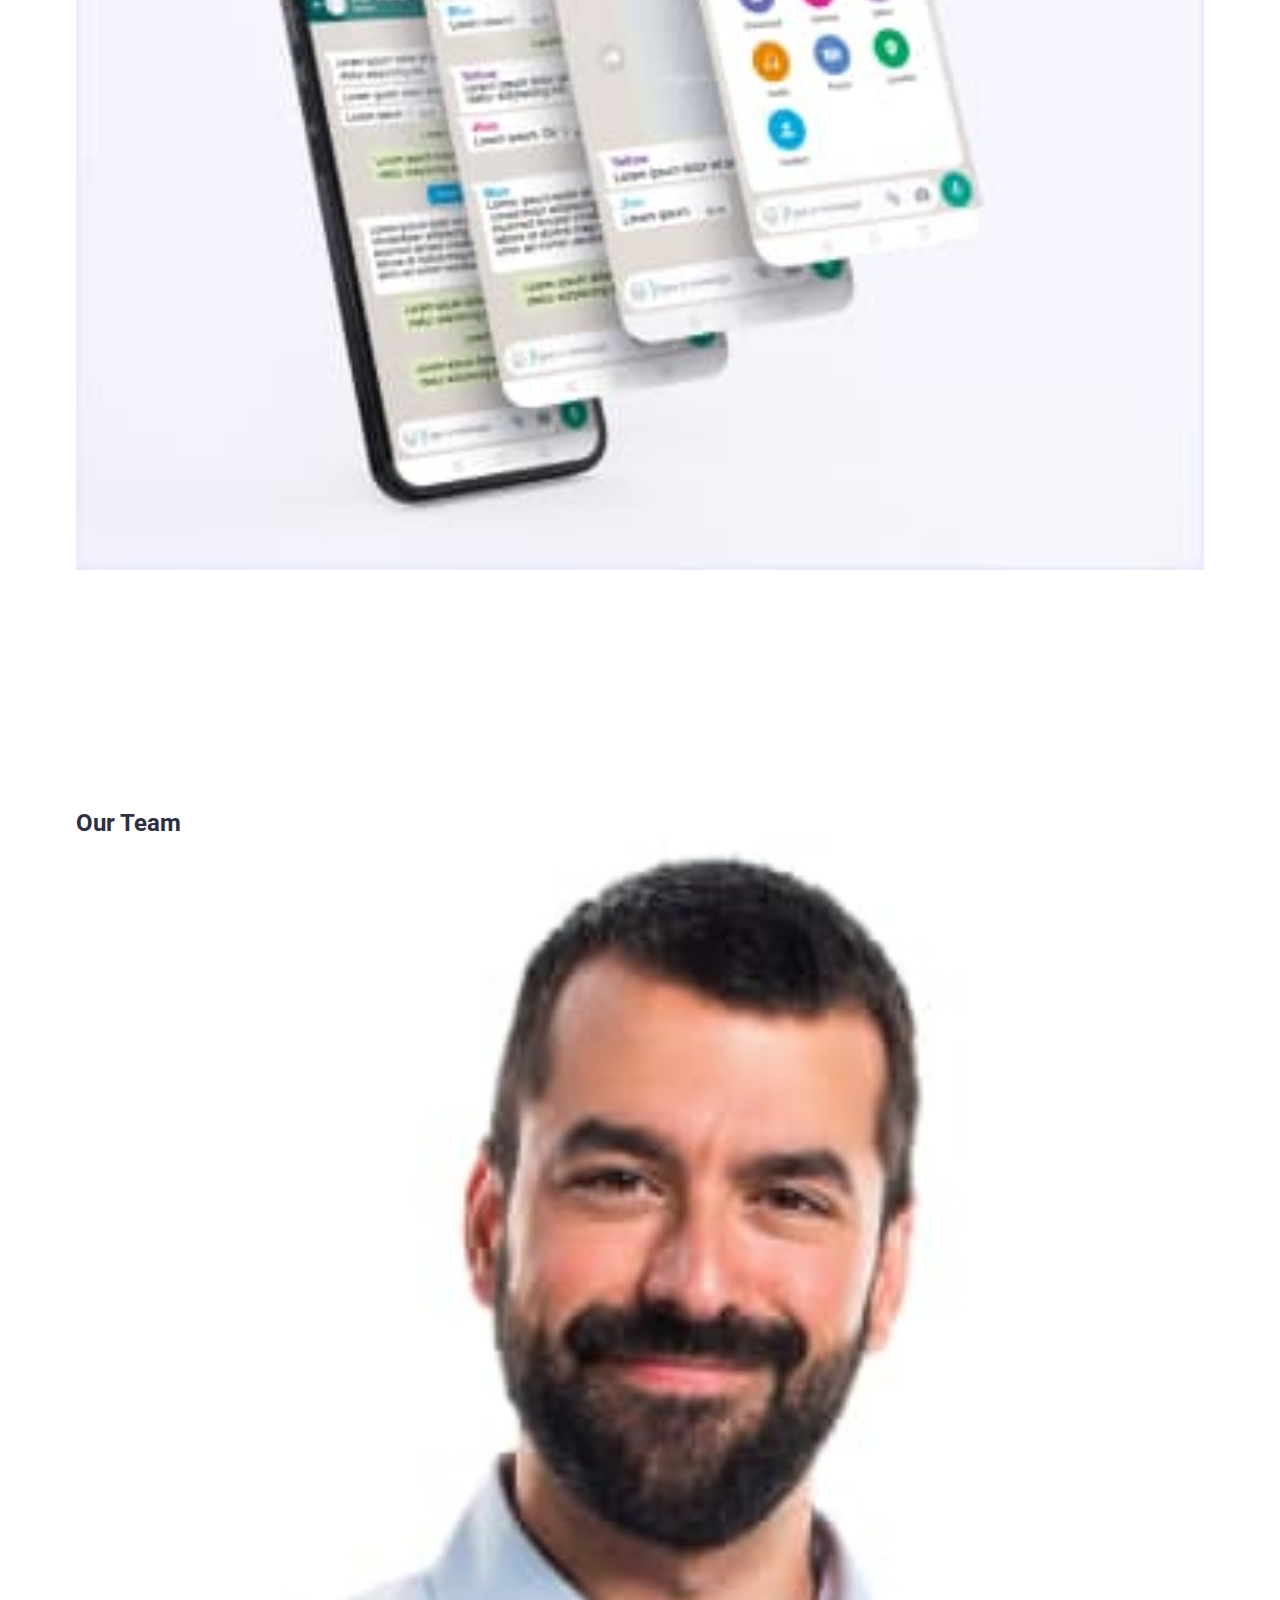
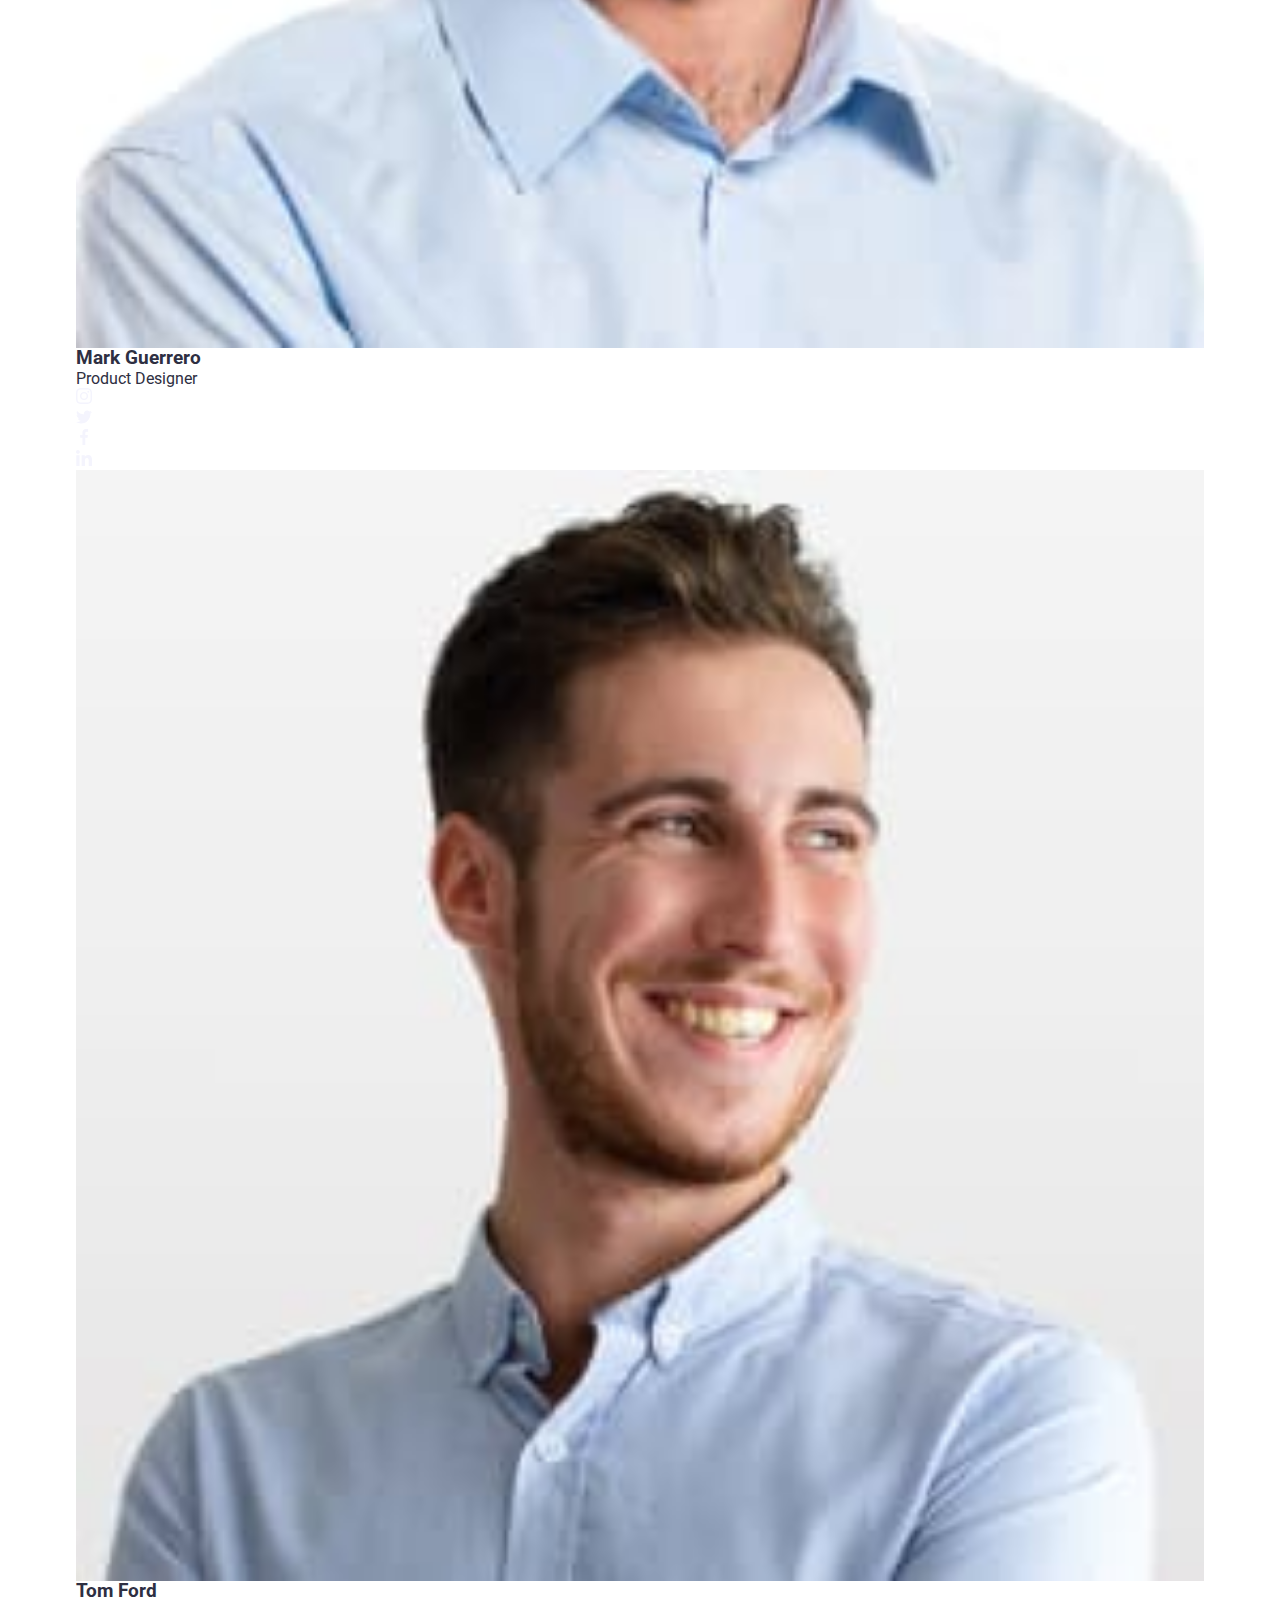
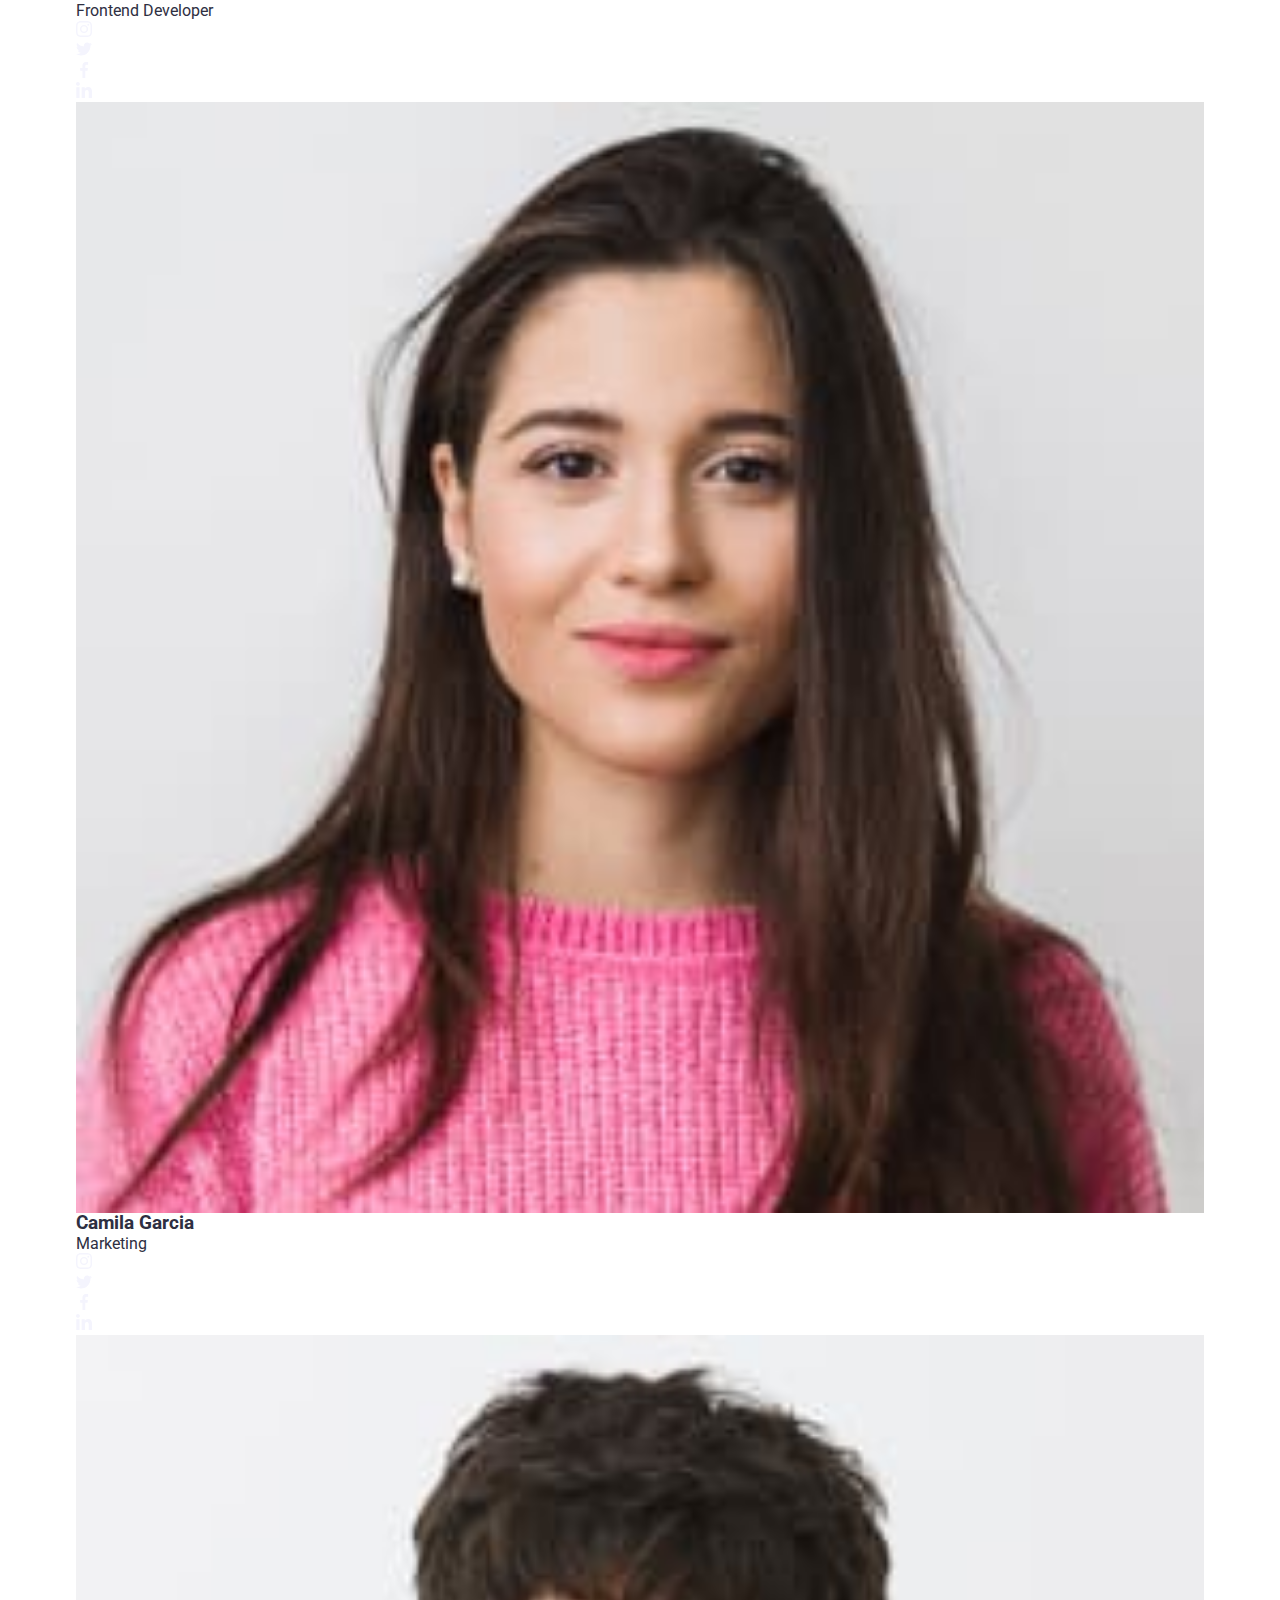
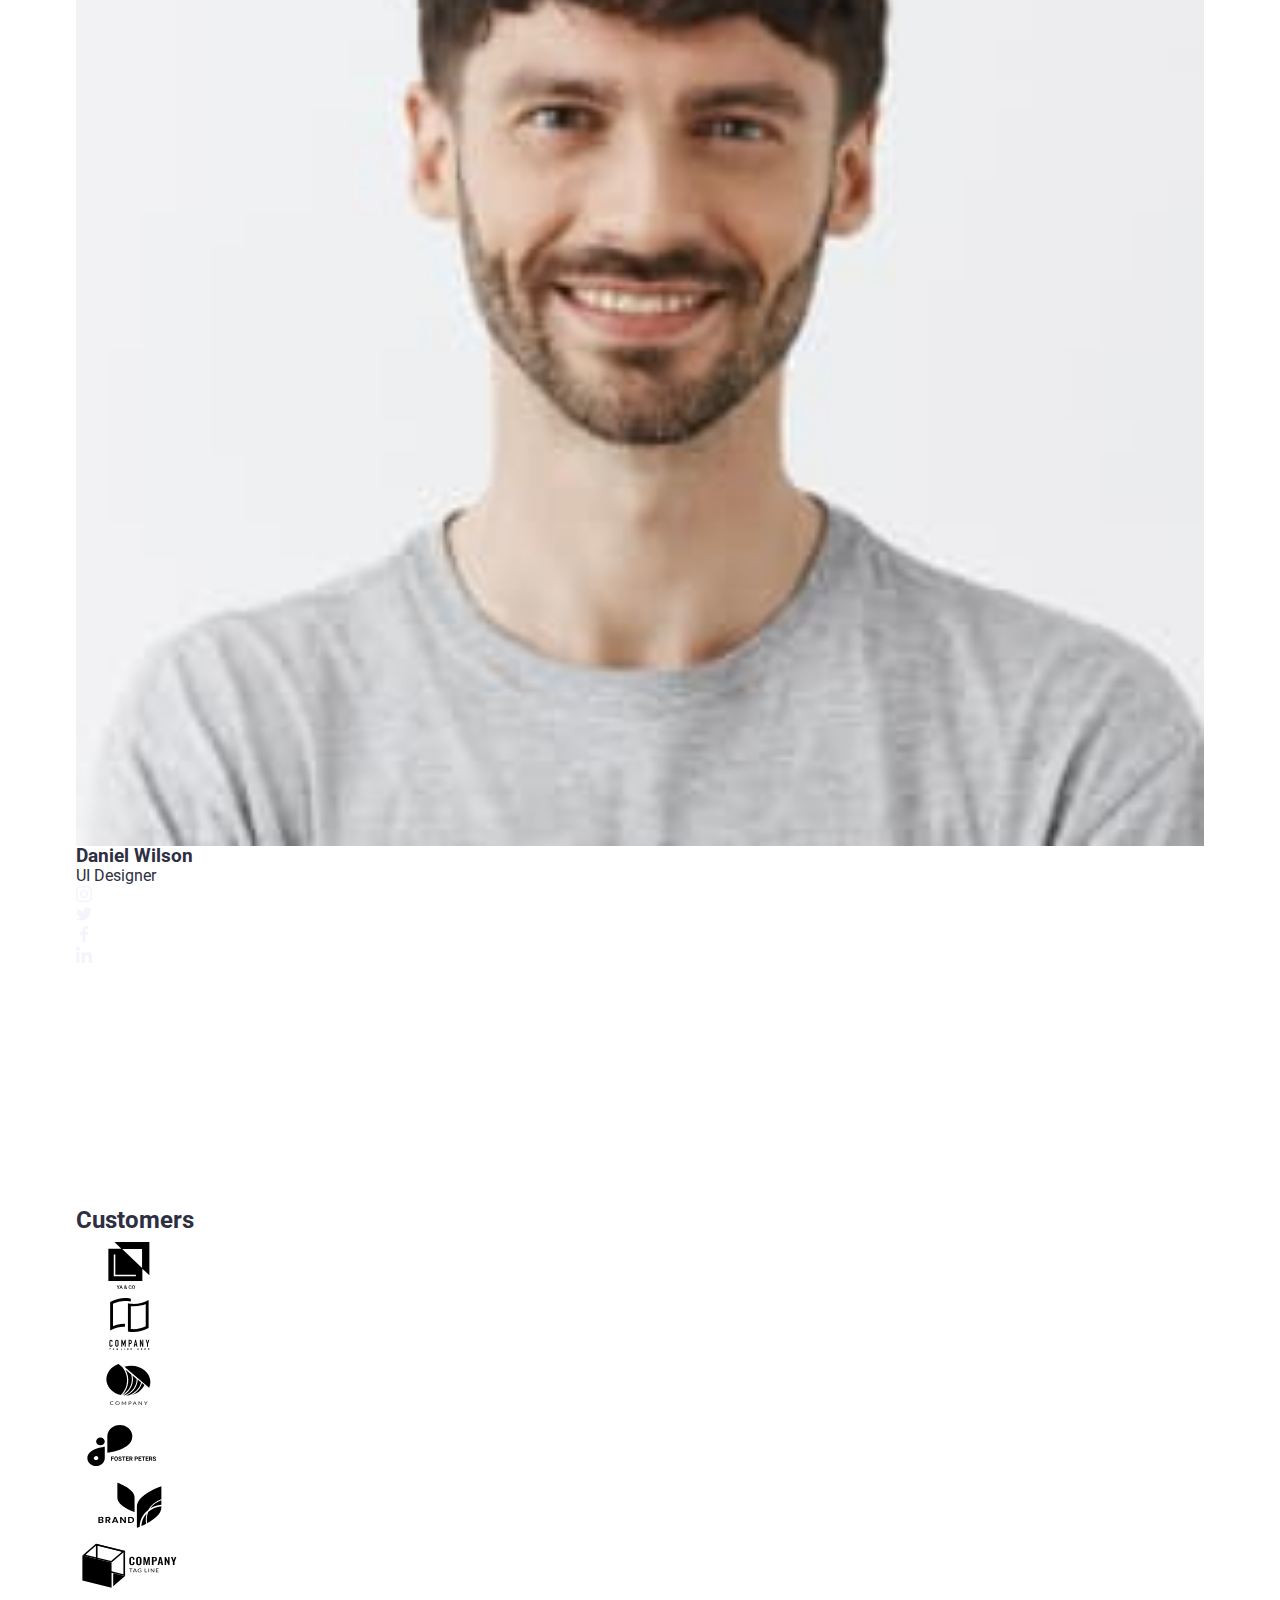
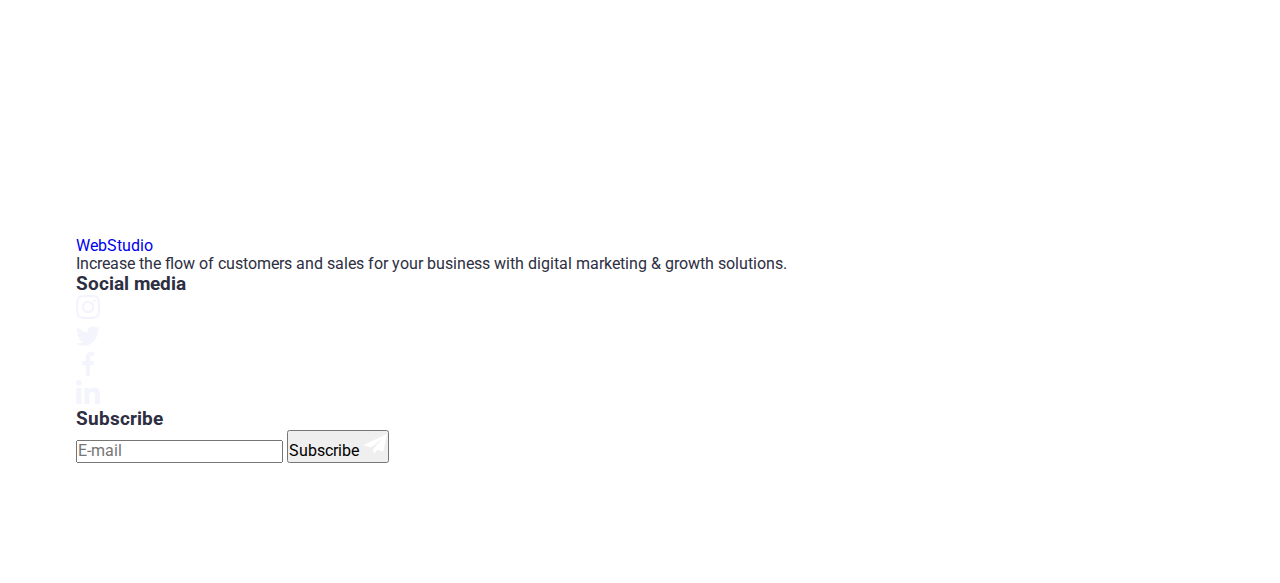
==== commit 8ddfa8c2: "7" ====
--- a/index.html
+++ b/index.html
@@ -102,17 +102,17 @@
         </div>
       </div>
     </header>
-    <!-- <main>
+    <main>
       <section class="main__header">
         <div class="container">
           <h1>Effective Solutions for Your Business</h1>
           <button type="button" data-modal-open>Order Service</button>
         </div>
       </section>
-      <section class="main__text">
+      <section class="main__text section">
         <div class="container">
           <ul class="main__text__list">
-            <li>
+            <li class="main__text__item">
               <div class="main__text__list__icon">
                 <svg class="icon-benefits" width="64px" height="64px">
                   <use href="./img/symbol-defs.svg#icon-antenna-min"></use>
@@ -124,7 +124,7 @@
                 the perfect and creative solution.
               </p>
             </li>
-            <li>
+            <li class="main__text__item">
               <div class="main__text__list__icon">
                 <svg class="icon-benefits" width="64px" height="64px">
                   <use href="./img/symbol-defs.svg#icon-clock-min"></use>
@@ -136,7 +136,7 @@
                 within the shortest possible time.
               </p>
             </li>
-            <li>
+            <li class="main__text__item">
               <div class="main__text__list__icon">
                 <svg class="icon-benefits" width="64px" height="64px">
                   <use href="./img/symbol-defs.svg#icon-diagram-min"></use>
@@ -148,7 +148,7 @@
                 growth opportunities and minimize risk.
               </p>
             </li>
-            <li>
+            <li class="main__text__item">
               <div class="main__text__list__icon">
                 <svg class="icon-benefits" width="64px" height="64px">
                   <use href="./img/symbol-defs.svg#icon-astronaut--min"></use>
@@ -200,6 +200,7 @@
           <ul class="main__team__list">
             <li class="teammate">
               <img
+              srcset="./img/teams/img.jpg 1x, ./img/teams/img@2x.jpg 2x"
                 width="264"
                 height="260"
                 src="img/teams/img.jpg"
@@ -242,6 +243,7 @@
             </li>
             <li class="teammate">
               <img
+              srcset="img/teams/img1.jpg 1x, img/teams/img1@2x.jpg 2x"
                 width="264"
                 height="260"
                 src="img/teams/img1.jpg"
@@ -284,6 +286,7 @@
             </li>
             <li class="teammate">
               <img
+              srcset="img/teams/img2.jpg 1x, img/teams/img2@2x.jpg 2x"
                 width="264"
                 height="260"
                 src="img/teams/img2.jpg"
@@ -326,6 +329,7 @@
             </li>
             <li class="teammate">
               <img
+              srcset="img/teams/img3.jpg 1x, img/teams/img3@2x.jpg 2x"
                 width="264"
                 height="260"
                 src="img/teams/img3.jpg"
@@ -419,9 +423,9 @@
         </div>
       </section>
     </main>
-    <footer>
-      <div class="container footer__content">
-        <div>
+    <footer class="footer">
+      <div class="container footer__content section">
+        <div class="footer__logo__text">
           <a class="logo logo__footer" href="index.html"
             ><span>Web</span>Studio</a
           >
@@ -497,7 +501,7 @@
           </form>
         </div>
       </div>
-    </footer> -->
+    </footer>
     <div class="backdrop is-hidden" data-modal>
       <div class="modal">
         <button class="modal_close_btn" data-modal-close>
--- a/css/style.css
+++ b/css/style.css
@@ -32,41 +32,158 @@
   padding: 120px 0;
 }
 
-/* .container {
-  padding: 0 15px;
-  width: 1158px;
-  margin: 0 auto;
-} */
-
 .container {
   margin-left: auto;
   margin-right: auto;
   padding-left: 15px;
-  padding-right: 15px;}
-
-  @media screen and(max-width:427px) {
-    .container{  
+  padding-right: 15px;
+}
+
+@media screen and(max-width:427px) {
+  .container {
     width: 100vw;
-      margin: 0;
-      margin-left: auto;
-      margin-right: auto;}  
-  }
-
-  @media screen and (min-width:428px) {
-      .container{width: 428px;}
-  }
-
-  @media screen and (min-width:768px) {
-    
-      .container{width: 768px;}
-  }
-
-  @media screen and (min-width:1440px) {
-
-      .container{width: 1158px;}
-  }
-
-@media screen and (max-width: 767px) {
+    margin: 0;
+    margin-left: auto;
+    margin-right: auto;
+  }
+}
+
+@media screen and (min-width: 480px) {
+  .container {
+    width: 428px;
+  }
+}
+
+@media screen and (min-width: 768px) {
+  .container {
+    width: 768px;
+  }
+  .mobile__menu,
+  .mobile__menu__open {
+    display: none;
+  }
+  header {
+    box-shadow: 0px 2px 1px rgba(46, 47, 66, 0.08),
+      0px 1px 1px rgba(46, 47, 66, 0.16), 0px 1px 6px rgba(46, 47, 66, 0.08);
+  }
+  .header {
+    display: flex;
+    padding: 0 15px;
+  }
+  .header__menu {
+    display: flex;
+  }
+  .header__menu__list {
+    display: flex;
+    align-items: center;
+    margin: 0 0 0 121px;
+  }
+
+  .header__menu__link {
+    color: var(--brand-color2);
+    font-weight: 600;
+    font-size: 16px;
+    line-height: 1.5;
+    letter-spacing: 0.02em;
+    transition: color 250ms cubic-bezier(0.4, 0, 0.2, 1);
+  }
+  .header__menu__list li {
+    margin: 0 40px 0 0;
+  }
+
+  .header__menu__list li:nth-child(3) {
+    margin: 0;
+  }
+  .header__menu__link {
+    padding: 24px 0 22px 0;
+    position: relative;
+    display: block;
+  }
+  .header__menu__link::after {
+    content: "";
+    position: absolute;
+    left: 0;
+    bottom: 0;
+    display: block;
+    width: 100%;
+    height: 5px;
+    background-color: var(--blu-color);
+    color: var(--blu-color);
+    display: none;
+  }
+
+  .header__menu__link.current::after {
+    content: "";
+    position: absolute;
+    left: 0;
+    bottom: 0;
+    display: block;
+    width: 100%;
+    height: 5px;
+    background-color: var(--blu-color);
+    border-radius: 2px;
+  }
+
+  .header__menu__link:hover,
+  .header__menu__link:focus {
+    color: var(--brand-color);
+  }
+
+  .header__menu__link:active {
+    color: var(--blu-color);
+  }
+  .header__contact {
+    display: flex;
+    align-self: center;
+    flex-direction: column;
+    margin-left: auto;
+  }
+
+  .header__contact__link {
+    color: var(--brand-color2);
+    font-weight: 400;
+    font-size: 16px;
+    line-height: 1.5;
+    letter-spacing: 0.02em;
+    transition: color 250ms cubic-bezier(0.4, 0, 0.2, 1);
+  }
+
+  .header__contact__link:hover,
+  .header__contact__link:focus {
+    color: var(--blu-color);
+  }
+
+  .header__contact__link:active {
+    color: var(--blu-color);
+  }
+}
+
+@media screen and (min-width: 1200px) {
+  .container {
+    width: 1158px;
+  }
+}
+
+
+
+@media screen and (max-width: 767.5px) {
+  .section {
+    padding: 96px 0;
+  }
+  .logo {
+    font-weight: 800;
+    font-size: 18px;
+    line-height: 1.17;
+    letter-spacing: 0.03em;
+    text-transform: uppercase;
+    color: var(--brand-color2);
+    font-family: "Raleway", sans-serif;
+    align-self: center;
+  }
+
+  .logo span {
+    color: var(--blu-color);
+  }
   .header__menu__list,
   .header__contact {
     display: none;
@@ -85,156 +202,470 @@
   .mobile__menu__open__icon {
     display: block;
   }
-}
-
-.mobile__menu.is-open {
-  opacity: 1;
-  visibility: visible;
-  pointer-events: auto;
-}
-
-.mobile__menu {
-  position: fixed;
-  top: 0;
-  left: 0;
-  width: 100%;
-  height: 100%;
-  background: #fff;
-  z-index: 1000;
-  opacity: 0;
-  visibility: hidden;
-  pointer-events: none;
-  transition: opacity 250ms cubic-bezier(0.4, 0, 0.2, 1),
-    visibility 250ms cubic-bezier(0.4, 0, 0.2, 1);
-}
-
-
-.mobile__menu__container {
-  position: relative;
-  padding: 80px 0 40px 25px;
-}
-
-.mobale__menu__link_list {
-  margin-bottom: 284px;
-}
-
-.mobale__menu__link_item {
-  margin-bottom: 40px;
-}
-
-.mobale__menu__link_item:nth-child(3) {
-  margin: 0;
-}
-
-.mobile__menu__link {
-  font-weight: 600;
-  font-size: 36px;
-  line-height: 1.12;
-  letter-spacing: 0.02em;
-  text-transform: capitalize;
-  color: var(--brand-color2);
-  transition: color 250ms cubic-bezier(0.4, 0, 0.2, 1);
-}
-
-.mobile__menu__link:focus,
-.mobile__menu__link:active {
-  color: var(--blu-color);
-}
-
-.mobale__menu__link_contact_list {
-  margin-bottom: 48px;
-}
-
-.mobale__menu__link_contact_item {
-  margin-bottom: 40px;
-}
-
-.mobale__menu__link_contact_item:nth-child(2) {
-  margin: 0;
-}
-.mobile__menu__contact_link {
-  font-weight: 600;
-  font-size: 36px;
-  line-height: 1.2;
-  text-transform: capitalize;
-  color: var(--brand-color);
-  transition: color 250ms cubic-bezier(0.4, 0, 0.2, 1);
-}
-
-.mobile__menu__contact_link:focus,
-.mobile__menu__contact_link:active {
-  color: var(--blu-color);
-}
-
-.mobale__menu__link_contact_item:nth-child(2) .mobile__menu__contact_link {
-  font-size: 20px;
-  line-height: 1.2;
-  letter-spacing: 0.02em;
-  text-transform: none;
-}
-
-.mobale__menu__link_social_list {
-  display: flex;
-  width: 328px;
-  height: 40px;
-  gap: 56px;
-}
-.mobile__menu__link_social_item {
-  display: flex;
-  width: 40px;
-  height: 40px;
-  justify-content: center;
-  align-items: center;
-  border-radius: 50px;
-  border: none;
-  background-color: var(--blu-color);
-}
-
-.mobile__menu__social__link-svg {
-  display: block;
-}
-
-.mobile__menu__close {
-  position: absolute;
-  top: 30px;
-  right: 18px;
-  width: 24px;
-  height: 24px;
-  border-radius: 50%;
-  background-color: #e7e9fc;
-  border: 1px solid rgba(0, 0, 0, 0.1);
-  text-align: center;
-  transition: box-shadow 250ms cubic-bezier(0.4, 0, 0.2, 1),
-    border 250ms cubic-bezier(0.4, 0, 0.2, 1);
-}
-
-.mobile__menu__close:focus,
-.mobile__menu__close:active {
-  border: 1px solid rgba(0, 0, 0, 0);
-  box-shadow: 0px 1px 6px rgba(46, 47, 66, 0.08),
-    0px 1px 1px rgba(46, 47, 66, 0.16), 0px 2px 1px rgba(46, 47, 66, 0.08);
-}
-
-.mobile__menu__icon:hover,
-.mobile__menu__icon:focus {
-  border: 1px solid rgba(0, 0, 0, 0);
-  box-shadow: 0px 1px 6px rgba(46, 47, 66, 0.08),
-    0px 1px 1px rgba(46, 47, 66, 0.16), 0px 2px 1px rgba(46, 47, 66, 0.08);
-}
-
-.logo {
-  font-weight: 800;
-  font-size: 18px;
-  line-height: 1.4;
-  letter-spacing: 0.03em;
-  text-transform: uppercase;
-  color: var(--brand-color2);
-  font-family: "Raleway", sans-serif;
-  align-self: center;
-}
-
-.logo span {
-  color: var(--blu-color);
+  .mobile__menu.is-open {
+    opacity: 1;
+    visibility: visible;
+    pointer-events: auto;
+  }
+
+  .mobile__menu {
+    position: fixed;
+    top: 0;
+    left: 0;
+    width: 100%;
+    height: 100%;
+    background: #fff;
+    z-index: 1000;
+    opacity: 0;
+    visibility: hidden;
+    pointer-events: none;
+    transition: opacity 250ms cubic-bezier(0.4, 0, 0.2, 1),
+      visibility 250ms cubic-bezier(0.4, 0, 0.2, 1);
+  }
+
+  .mobile__menu__container {
+    position: relative;
+    padding: 80px 0 40px 25px;
+  }
+
+  .mobale__menu__link_list {
+    margin-bottom: 284px;
+  }
+
+  .mobale__menu__link_item {
+    margin-bottom: 40px;
+  }
+
+  .mobale__menu__link_item:nth-child(3) {
+    margin: 0;
+  }
+
+  .mobile__menu__link {
+    font-weight: 600;
+    font-size: 36px;
+    line-height: 1.12;
+    letter-spacing: 0.02em;
+    text-transform: capitalize;
+    color: var(--brand-color2);
+    transition: color 250ms cubic-bezier(0.4, 0, 0.2, 1);
+  }
+
+  .mobile__menu__link:focus,
+  .mobile__menu__link:active {
+    color: var(--blu-color);
+  }
+
+  .mobale__menu__link_contact_list {
+    margin-bottom: 48px;
+  }
+
+  .mobale__menu__link_contact_item {
+    margin-bottom: 40px;
+  }
+
+  .mobale__menu__link_contact_item:nth-child(2) {
+    margin: 0;
+  }
+  .mobile__menu__contact_link {
+    font-weight: 600;
+    font-size: 36px;
+    line-height: 1.2;
+    text-transform: capitalize;
+    color: var(--brand-color);
+    transition: color 250ms cubic-bezier(0.4, 0, 0.2, 1);
+  }
+
+  .mobile__menu__contact_link:focus,
+  .mobile__menu__contact_link:active {
+    color: var(--blu-color);
+  }
+
+  .mobale__menu__link_contact_item:nth-child(2) .mobile__menu__contact_link {
+    font-size: 20px;
+    line-height: 1.2;
+    letter-spacing: 0.02em;
+    text-transform: none;
+  }
+
+  .mobale__menu__link_social_list {
+    display: flex;
+    width: 328px;
+    height: 40px;
+    gap: 56px;
+  }
+  .mobile__menu__link_social_item {
+    display: flex;
+    width: 40px;
+    height: 40px;
+    justify-content: center;
+    align-items: center;
+    border-radius: 50px;
+    border: none;
+    background-color: var(--blu-color);
+  }
+
+  .mobile__menu__social__link-svg {
+    display: block;
+  }
+
+  .mobile__menu__close {
+    position: absolute;
+    top: 30px;
+    right: 18px;
+    width: 24px;
+    height: 24px;
+    border-radius: 50%;
+    background-color: #e7e9fc;
+    border: 1px solid rgba(0, 0, 0, 0.1);
+    text-align: center;
+    transition: box-shadow 250ms cubic-bezier(0.4, 0, 0.2, 1),
+      border 250ms cubic-bezier(0.4, 0, 0.2, 1);
+  }
+
+  .mobile__menu__close:focus,
+  .mobile__menu__close:active {
+    border: 1px solid rgba(0, 0, 0, 0);
+    box-shadow: 0px 1px 6px rgba(46, 47, 66, 0.08),
+      0px 1px 1px rgba(46, 47, 66, 0.16), 0px 2px 1px rgba(46, 47, 66, 0.08);
+  }
+
+  .mobile__menu__icon:hover,
+  .mobile__menu__icon:focus {
+    border: 1px solid rgba(0, 0, 0, 0);
+    box-shadow: 0px 1px 6px rgba(46, 47, 66, 0.08),
+      0px 1px 1px rgba(46, 47, 66, 0.16), 0px 2px 1px rgba(46, 47, 66, 0.08);
+  }
+
+  .main__header {
+    background-image: linear-gradient(
+        rgba(46, 47, 66, 0.7),
+        rgba(46, 47, 66, 0.7)
+      ),
+      url(../img/mobile/mobile-bg.jpg);
+    background-position: center top;
+    background-size: cover;
+    background-repeat: no-repeat;
+    padding: 112px 0 109px 0;
+    text-align: center;
+    margin: 0 auto;
+  }
+  
+  @media screen and (min-device-pixel-ratio: 2) and (max-width: 767.5px),
+    screen and (min-resolution: 192dpi) and (max-width: 767.5px),
+    screen and (min-resolution: 2dppx) and (max-width: 767.5px) {
+    .main__header {
+      background-image: linear-gradient(
+        rgba(46, 47, 66, 0.7),
+        rgba(46, 47, 66, 0.7)
+      ),
+      url(../img/mobile/mobile-bg@2x.jpg);
+    }
+  }
+
+  .main__header h1 {
+    font-weight: 600;
+    font-size: 36px;
+    line-height: 1.12;
+    text-align: center;
+    letter-spacing: 0.02em;
+    color: var(--white-color);
+    margin-bottom: 80px;
+    margin-left: auto;
+    margin-right: auto;
+    width: 319px;
+  }
+
+  .main__header button {
+    max-width: 170px;
+    background: var(--blu-color);
+    box-shadow: 0px 4px 4px rgb(0 0 0 / 15%);
+    transition: box-shadow 250ms cubic-bezier(0.4, 0, 0.2, 1);
+    border-radius: 4px;
+    font-size: 16px;
+    line-height: 1.19;
+    color: var(--white-color);
+    border: none;
+    cursor: pointer;
+    padding: 16px 32px;
+  }
+
+  .main__text__item {
+    margin-bottom: 72px;
+  }
+  .main__text__item:nth-child(4) {
+    margin: 0;
+  }
+
+  .main__text__item h3 {
+    font-weight: 600;
+    font-size: 36px;
+    line-height: 1.12;
+    text-align: center;
+    letter-spacing: 0.02em;
+    text-transform: capitalize;
+    color: var(--brand-color2);
+    margin-bottom: 8px;
+  }
+
+  .main__text__item p {
+    font-weight: 600;
+    font-size: 16px;
+    line-height: 1.5;
+    letter-spacing: 0.02em;
+    color: var(--brand-color);
+  }
+  .main__text__list__icon {
+    display: none;
+  }
+
+  .main__descr {
+    display: none;
+  }
+
+  .main__team {
+    background: var(--white-color2);
+  }
+
+  .main__team h2 {
+    font-weight: 600;
+    font-size: 36px;
+    line-height: 1.12;
+    text-align: center;
+    letter-spacing: 0.02em;
+    text-transform: capitalize;
+  }
+  .teammate {
+    width: 260px;
+    margin: 0 auto;
+    background-color: var(--white-color);
+    background: #ffffff;
+    box-shadow: 0px 1px 6px rgba(46, 47, 66, 0.08),
+      0px 1px 1px rgba(46, 47, 66, 0.16), 0px 2px 1px rgba(46, 47, 66, 0.08);
+    border-radius: 0px 0px 4px 4px;
+  }
+  .main__team__list {
+    display: flex;
+    flex-direction: column;
+    margin-top: 72px;
+    gap: 72px;
+  }
+  .teammate__text {
+    padding: 32px 14px;
+  }
+  .teammate__text h3 {
+    font-weight: 600;
+    font-size: 20px;
+    line-height: 24px;
+    text-align: center;
+    letter-spacing: 0.02em;
+    color: var(--brand-color2);
+  }
+
+  .teammate__text p {
+    font-weight: 400;
+    font-size: 16px;
+    line-height: 24px;
+    text-align: center;
+    letter-spacing: 0.02em;
+    color: var(--brand-color);
+    margin: 8px 0;
+  }
+  .social_media_team {
+    display: flex;
+    justify-content: center;
+    gap: 24px;
+    padding: 4px 0;
+  }
+
+  .social_media_team-link {
+    width: 40px;
+    height: 40px;
+    width: 40px;
+    height: 40px;
+    display: flex;
+    justify-content: center;
+    align-items: center;
+    border-radius: 50%;
+    border: 1px solid var(--blu-color);
+    background-color: var(--blu-color);
+  }
+
+  .customers__title {
+    color: var(--brand-color2);
+    text-align: center;
+    margin: 0 0 72px 0;
+    font-weight: 700;
+    font-size: 36px;
+    line-height: 1.17;
+    letter-spacing: 0.03em;
+  }
+  .customers__list {
+    flex-wrap: wrap;
+    display: flex;
+    justify-content: space-between;
+  }
+  .customers__list li {
+    margin-bottom: 72px;
+  }
+  .customers__list li:nth-last-child(-n + 2) {
+    margin: 0;
+  }
+
+  .customers__link {
+    border: 1px solid #8e8f99;
+    border-radius: 4px;
+    transition: border 250ms cubic-bezier(0.4, 0, 0.2, 1);
+    width: 190px;
+    height: 88px;
+    display: flex;
+    justify-content: center;
+    align-items: center;
+  }
+  .customers__link:active,
+  .customers__link:focus {
+    border: 1px solid var(--blu-color);
+  }
+
+  .customers-svg {
+    fill: #8e8f99;
+    transition: fill 250ms cubic-bezier(0.4, 0, 0.2, 1);
+  }
+
+  .customers__link:active .customers-svg {
+    fill: var(--blu-color);
+  }
+
+  .customers__link:focus .customers-svg {
+    fill: var(--blu-color);
+  }
+
+  .footer {
+    background-color: var(--brand-color2);
+  }
+  .footer__content {
+    display: flex;
+    flex-direction: column;
+    justify-content: center;
+    align-items: center;
+  }
+  .logo {
+  }
+  .logo__footer {
+    color: var(--white-color2);
+    display: inline-block;
+  }
+  .footer__logo__text {
+    display: flex;
+    flex-direction: column;
+  }
+  .footer-text {
+    width: 264px;
+    margin: 16px 0 0 0;
+    font-size: 16px;
+    line-height: 24px;
+    letter-spacing: 0.02em;
+    color: var(--white-color3);
+  }
+  .footer__social-media {
+    margin: 72px 0;
+    width: 208px;
+  }
+  .footer__social-media-title {
+    text-align: center;
+    font-weight: 600;
+    font-size: 16px;
+    line-height: 1.5;
+    letter-spacing: 0.02em;
+    color: var(--white-color);
+    margin-bottom: 16px;
+  }
+  .footer__social-media-list {
+    display: flex;
+    gap: 16px;
+  }
+  .footer__social-media_link {
+    width: 40px;
+    height: 40px;
+    display: flex;
+    justify-content: center;
+    align-items: center;
+    border: 0px solid rgba(255, 255, 255, 0.1);
+    border-radius: 50%;
+    background: rgba(255, 255, 255, 0.1);
+    transition: background-color 250ms cubic-bezier(0.4, 0, 0.2, 1);
+  }
+
+  .footer__social-media_link:active {
+    background-color: #31d0aa;
+  }
+
+  .footer__social-media_link:focus {
+    background-color: #31d0aa;
+  }
+  .footer_subscribe {
+    width: 396px;
+  }
+  .subscribe-text {
+    font-weight: 600;
+    font-size: 16px;
+    line-height: 1.5;
+    letter-spacing: 0.02em;
+    color: var(--white-color);
+    text-align: center;
+  }
+  .footer-form {
+    display: flex;
+    flex-direction: column;
+  }
+  .footer-form-input {
+    margin: 16px 0;
+  }
+  .footer-button-svg {
+    margin: 0 0 0 16px;
+  }
+
+  .footer-form-input {
+    padding: 8px 0 8px 16px;
+    width: 100%;
+    margin: 16px 0;
+    border: 1px solid rgba(255, 255, 255, 0.3);
+    filter: drop-shadow(0px 4px 4px rgba(0, 0, 0, 0.15));
+    border-radius: 4px;
+    background: #2e2f42;
+    color: #fff;
+  }
+
+  .footer-form-button {
+    transition: box-shadow 250ms cubic-bezier(0.4, 0, 0.2, 1);
+    cursor: pointer;
+    width: 168px;
+    margin: 0 auto;
+    padding: 8px 24px;
+    font-weight: 700;
+    font-size: 16px;
+    line-height: 1.5;
+    display: flex;
+    align-items: center;
+    text-align: center;
+    letter-spacing: 0.06em;
+    color: var(--white-color);
+    border: none;
+    background: var(--blu-color);
+    border-radius: 4px;
+  }
+
+  .footer-form-button:hover {
+    box-shadow: 0px 1px 6px rgba(46, 47, 66, 0.08),
+      0px 1px 1px rgba(46, 47, 66, 0.16), 0px 2px 1px rgba(46, 47, 66, 0.08);
+  }
+
+  .footer-form-button:active {
+    background: var(--blu-color2);
+    box-shadow: 0px 4px 4px rgba(0, 0, 0, 0.15);
+  }
+  .footer-button-svg {
+    margin: 0 0 0 16px;
+  }
 }
 
 /* header {
@@ -617,6 +1048,78 @@
 
 .footer__social-media_link:focus {
   background-color: #31d0aa;
+}
+footer {
+  padding: 100px 0;
+}
+
+.footer-text {
+  max-width: 264px;
+  margin: 16px 0 0 0;
+  font-size: 16px;
+  line-height: 24px;
+  letter-spacing: 0.02em;
+  color: var(--white-color3);
+}
+
+.footer_subscribe {
+  margin: 0 0 0 80px;
+  width: 456px;
+}
+
+.subscribe-text {
+  font-weight: 600;
+  font-size: 16px;
+  line-height: 1.5;
+  letter-spacing: 0.02em;
+  color: var(--white-color);
+  margin: 0 0 16px 0;
+}
+
+.footer-form {
+  display: flex;
+}
+
+.footer-form-input {
+  padding: 8px 0 8px 16px;
+  width: 264px;
+  margin: 0 24px 0 0;
+  border: 1px solid rgba(255, 255, 255, 0.3);
+  filter: drop-shadow(0px 4px 4px rgba(0, 0, 0, 0.15));
+  border-radius: 4px;
+  background: #2e2f42;
+  color: #fff;
+}
+
+.footer-button-svg {
+  margin: 0 0 0 16px;
+}
+
+.footer-form-button {
+  transition: box-shadow 250ms cubic-bezier(0.4, 0, 0.2, 1);
+  cursor: pointer;
+  padding: 8px 24px;
+  font-weight: 700;
+  font-size: 16px;
+  line-height: 1.5;
+  display: flex;
+  align-items: center;
+  text-align: center;
+  letter-spacing: 0.06em;
+  color: var(--white-color);
+  border: none;
+  background: var(--blu-color);
+  border-radius: 4px;
+}
+
+.footer-form-button:hover {
+  box-shadow: 0px 1px 6px rgba(46, 47, 66, 0.08),
+    0px 1px 1px rgba(46, 47, 66, 0.16), 0px 2px 1px rgba(46, 47, 66, 0.08);
+}
+
+.footer-form-button:active {
+  background: var(--blu-color2);
+  box-shadow: 0px 4px 4px rgba(0, 0, 0, 0.15);
 }
 /* Portfolio */
 
@@ -769,81 +1272,6 @@
   padding: 40px 32px;
 }
 
-/* footer */
-
-footer {
-  padding: 100px 0;
-}
-
-.footer-text {
-  max-width: 264px;
-  margin: 16px 0 0 0;
-  font-size: 16px;
-  line-height: 24px;
-  letter-spacing: 0.02em;
-  color: var(--white-color3);
-}
-
-.footer_subscribe {
-  margin: 0 0 0 80px;
-  width: 456px;
-}
-
-.subscribe-text {
-  font-weight: 600;
-  font-size: 16px;
-  line-height: 1.5;
-  letter-spacing: 0.02em;
-  color: var(--white-color);
-  margin: 0 0 16px 0;
-}
-
-.footer-form {
-  display: flex;
-}
-
-.footer-form-input {
-  padding: 8px 0 8px 16px;
-  width: 264px;
-  margin: 0 24px 0 0;
-  border: 1px solid rgba(255, 255, 255, 0.3);
-  filter: drop-shadow(0px 4px 4px rgba(0, 0, 0, 0.15));
-  border-radius: 4px;
-  background: #2e2f42;
-  color: #fff;
-}
-
-.footer-button-svg {
-  margin: 0 0 0 16px;
-}
-
-.footer-form-button {
-  transition: box-shadow 250ms cubic-bezier(0.4, 0, 0.2, 1);
-  cursor: pointer;
-  padding: 8px 24px;
-  font-weight: 700;
-  font-size: 16px;
-  line-height: 1.5;
-  display: flex;
-  align-items: center;
-  text-align: center;
-  letter-spacing: 0.06em;
-  color: var(--white-color);
-  border: none;
-  background: var(--blu-color);
-  border-radius: 4px;
-}
-
-.footer-form-button:hover {
-  box-shadow: 0px 1px 6px rgba(46, 47, 66, 0.08),
-    0px 1px 1px rgba(46, 47, 66, 0.16), 0px 2px 1px rgba(46, 47, 66, 0.08);
-}
-
-.footer-form-button:active {
-  background: var(--blu-color2);
-  box-shadow: 0px 4px 4px rgba(0, 0, 0, 0.15);
-}
-
 /* modal */
 
 .backdrop {
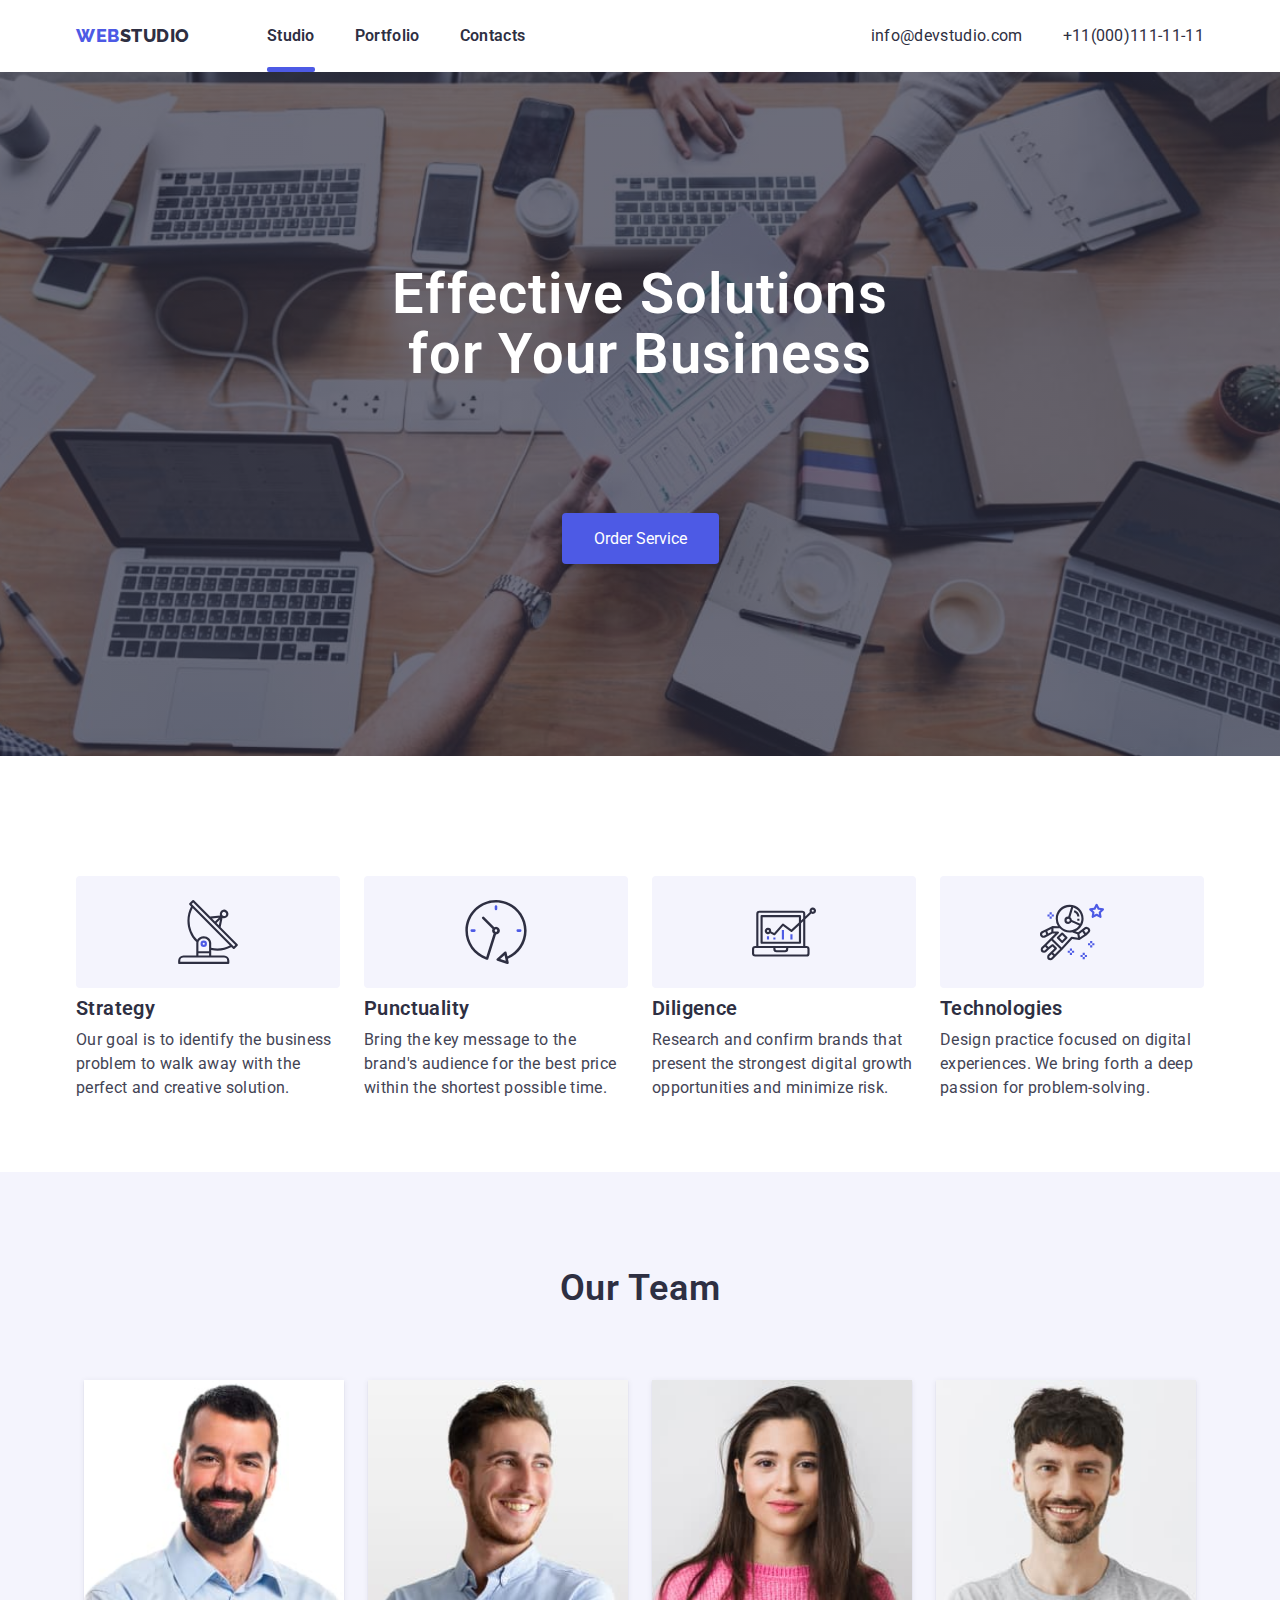
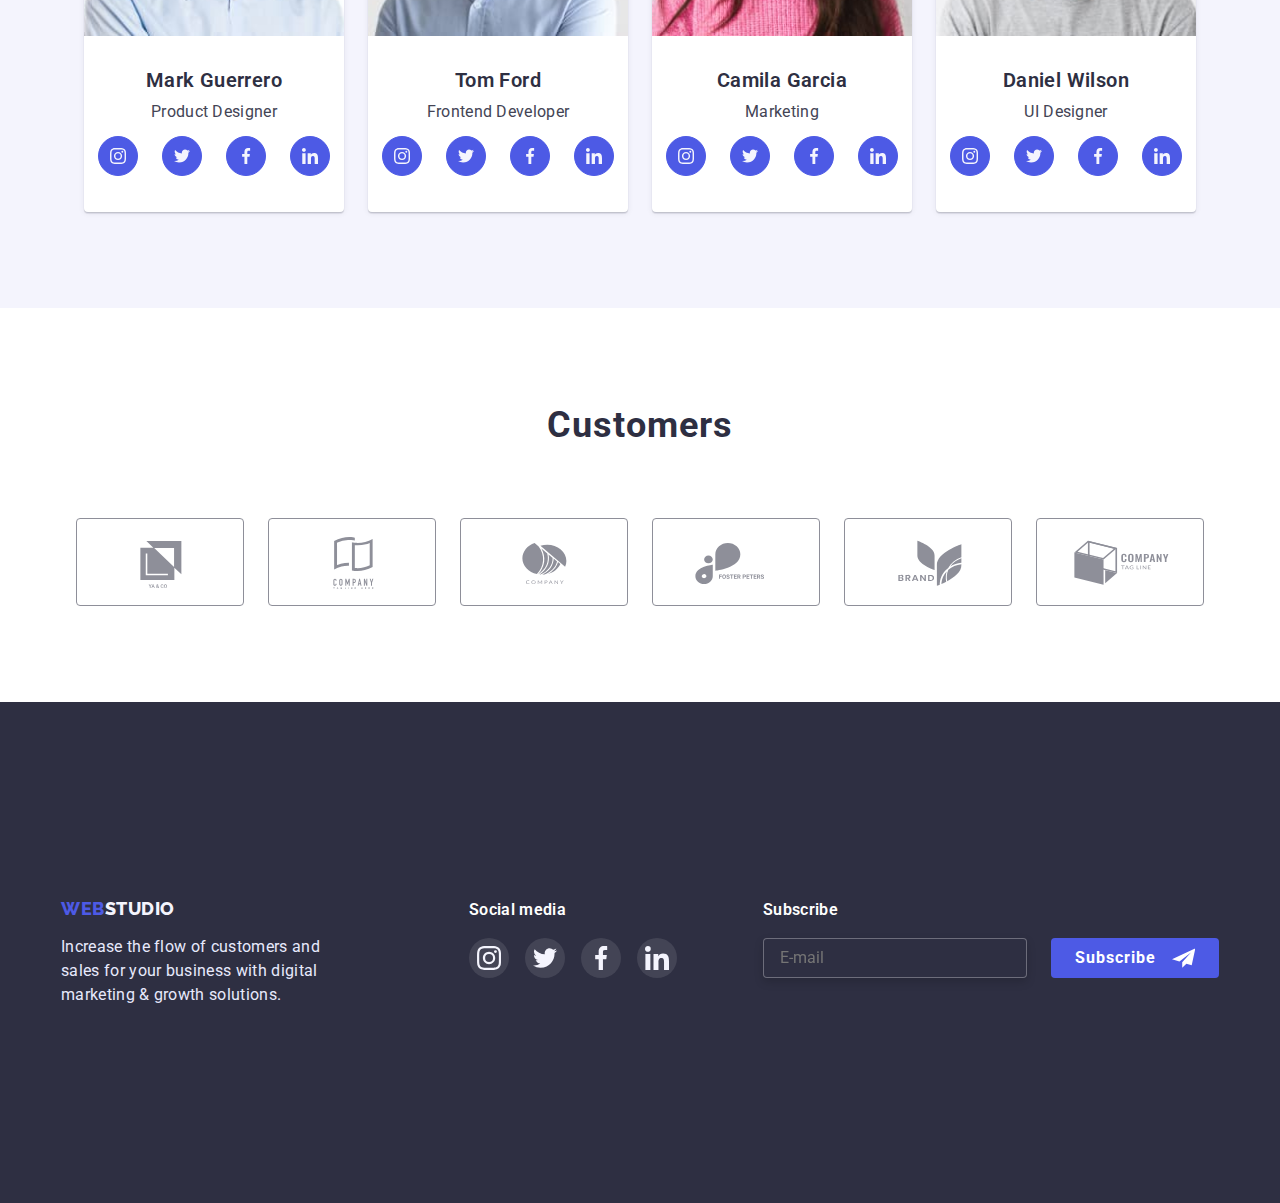
==== commit 73dcc6fa: "7" ====
--- a/index.html
+++ b/index.html
@@ -35,7 +35,7 @@
             <li><a class="header__menu__link" href="#">Contacts</a></li>
           </ul>
         </nav>
-        <button type="button" class="mobile__menu__open js-open-menu" >
+        <button type="button" class="mobile__menu__open js-open-menu">
           <svg class="mobain__menu__open__icon" width="32" height="32">
             <use href="./img/symbol-defs.svg#icon-burger"></use>
           </svg>
@@ -53,47 +53,83 @@
           </li>
         </ul>
       </div>
-      <div class="mobile__menu  js-menu-container" >
+      <div class="mobile__menu js-menu-container">
         <div class="container mobile__menu__container">
           <button class="mobile__menu__close js-close-menu">
-            <svg class="mobile__menu__icon svg_modal_close" width="8" height="8">
+            <svg
+              class="mobile__menu__icon svg_modal_close"
+              width="8"
+              height="8"
+            >
               <use href="./img/symbol-defs.svg#icon-close-black"></use>
             </svg>
           </button>
           <ul class="mobale__menu__link_list">
-            <li class="mobale__menu__link_item"><a href="index.html" class="mobile__menu__link">Studio</a></li>
-            <li class="mobale__menu__link_item"><a href="portfolio.html" class="mobile__menu__link">Portfolio</a></li>
-            <li class="mobale__menu__link_item"><a href="#" class="mobile__menu__link">Contacts</a></li>
+            <li class="mobale__menu__link_item">
+              <a href="index.html" class="mobile__menu__link">Studio</a>
+            </li>
+            <li class="mobale__menu__link_item">
+              <a href="portfolio.html" class="mobile__menu__link">Portfolio</a>
+            </li>
+            <li class="mobale__menu__link_item">
+              <a href="#" class="mobile__menu__link">Contacts</a>
+            </li>
           </ul>
           <ul class="mobale__menu__link_contact_list">
-            <li class="mobale__menu__link_contact_item"><a href="tel:+110001111111" class="mobile__menu__contact_link">+11(000)111-11-11</a></li>
-            <li class="mobale__menu__link_contact_item"><a href="mailto:info@devstudio.com" class="mobile__menu__contact_link">info@devstudio.com</a></li>
+            <li class="mobale__menu__link_contact_item">
+              <a href="tel:+110001111111" class="mobile__menu__contact_link"
+                >+11(000)111-11-11</a
+              >
+            </li>
+            <li class="mobale__menu__link_contact_item">
+              <a
+                href="mailto:info@devstudio.com"
+                class="mobile__menu__contact_link"
+                >info@devstudio.com</a
+              >
+            </li>
           </ul>
           <ul class="mobale__menu__link_social_list">
             <li class="mobile__menu__link_social_item">
               <a href="#" class="mobile__menu__social__link">
-                <svg class="mobile__menu__social__link-svg" width="24" height="24">
+                <svg
+                  class="mobile__menu__social__link-svg"
+                  width="24"
+                  height="24"
+                >
                   <use href="./img/symbol-defs.svg#icon-instagram2"></use>
                 </svg>
               </a>
             </li>
             <li class="mobile__menu__link_social_item">
               <a href="#" class="mobile__menu__social__link">
-                <svg class="mobile__menu__social__link-svg" width="24" height="24">
+                <svg
+                  class="mobile__menu__social__link-svg"
+                  width="24"
+                  height="24"
+                >
                   <use href="./img/symbol-defs.svg#icon-twitter2"></use>
                 </svg>
               </a>
             </li>
             <li class="mobile__menu__link_social_item">
               <a href="#" class="mobile__menu__social__link">
-                <svg class="mobile__menu__social__link-svg" width="24" height="24">
+                <svg
+                  class="mobile__menu__social__link-svg"
+                  width="24"
+                  height="24"
+                >
                   <use href="./img/symbol-defs.svg#icon-facebook2"></use>
                 </svg>
               </a>
             </li>
             <li class="mobile__menu__link_social_item">
               <a href="#" class="mobile__menu__social__link">
-                <svg class="mobile__menu__social__link-svg" width="24" height="24">
+                <svg
+                  class="mobile__menu__social__link-svg"
+                  width="24"
+                  height="24"
+                >
                   <use href="./img/symbol-defs.svg#icon-linkedin2"></use>
                 </svg>
               </a>
@@ -200,7 +236,10 @@
           <ul class="main__team__list">
             <li class="teammate">
               <img
-              srcset="./img/teams/img.jpg 1x, ./img/teams/img@2x.jpg 2x"
+                srcset="
+                  ./img/teams/img.jpg           1x,
+                  ./img/teams/img-mobile@2x.jpg 2x
+                "
                 width="264"
                 height="260"
                 src="img/teams/img.jpg"
@@ -243,7 +282,7 @@
             </li>
             <li class="teammate">
               <img
-              srcset="img/teams/img1.jpg 1x, img/teams/img1@2x.jpg 2x"
+                srcset="img/teams/img1.jpg 1x, img/teams/img-mobile1@2x.jpg 2x"
                 width="264"
                 height="260"
                 src="img/teams/img1.jpg"
@@ -286,7 +325,7 @@
             </li>
             <li class="teammate">
               <img
-              srcset="img/teams/img2.jpg 1x, img/teams/img2@2x.jpg 2x"
+                srcset="img/teams/img2.jpg 1x, img/teams/img-mobile2@2x.jpg 2x"
                 width="264"
                 height="260"
                 src="img/teams/img2.jpg"
@@ -329,7 +368,7 @@
             </li>
             <li class="teammate">
               <img
-              srcset="img/teams/img3.jpg 1x, img/teams/img3@2x.jpg 2x"
+                srcset="img/teams/img3.jpg 1x, img/teams/img-mobile3@2x.jpg 2x"
                 width="264"
                 height="260"
                 src="img/teams/img3.jpg"
@@ -425,63 +464,65 @@
     </main>
     <footer class="footer">
       <div class="container footer__content section">
-        <div class="footer__logo__text">
-          <a class="logo logo__footer" href="index.html"
-            ><span>Web</span>Studio</a
-          >
-          <p class="footer-text">
-            Increase the flow of customers and sales for your business with
-            digital marketing & growth solutions.
-          </p>
-        </div>
-        <div class="footer__social-media">
-          <h3 class="footer__social-media-title">Social media</h3>
-          <ul class="footer__social-media-list">
-            <li>
-              <a class="footer__social-media_link" href="#">
-                <svg
-                  class="footer__social-media_svg"
-                  width="24px"
-                  height="24px"
-                >
-                  <use href="img/symbol-defs.svg#icon-instagram2"></use>
-                </svg>
-              </a>
-            </li>
-            <li>
-              <a class="footer__social-media_link" href="#">
-                <svg
-                  class="footer__social-media_svg"
-                  width="24px"
-                  height="24px"
-                >
-                  <use href="img/symbol-defs.svg#icon-twitter2"></use>
-                </svg>
-              </a>
-            </li>
-            <li>
-              <a class="footer__social-media_link" href="#">
-                <svg
-                  class="footer__social-media_svg"
-                  width="24px"
-                  height="24px"
-                >
-                  <use href="img/symbol-defs.svg#icon-facebook2"></use>
-                </svg>
-              </a>
-            </li>
-            <li>
-              <a class="footer__social-media_link" href="#">
-                <svg
-                  class="footer__social-media_svg"
-                  width="24px"
-                  height="24px"
-                >
-                  <use href="img/symbol-defs.svg#icon-linkedin2"></use>
-                </svg>
-              </a>
-            </li>
-          </ul>
+        <div class="footer__logo-social">
+          <div class="footer__logo__text">
+            <a class="logo logo__footer" href="index.html"
+              ><span>Web</span>Studio</a
+            >
+            <p class="footer-text">
+              Increase the flow of customers and sales for your business with
+              digital marketing & growth solutions.
+            </p>
+          </div>
+          <div class="footer__social-media">
+            <h3 class="footer__social-media-title">Social media</h3>
+            <ul class="footer__social-media-list">
+              <li>
+                <a class="footer__social-media_link" href="#">
+                  <svg
+                    class="footer__social-media_svg"
+                    width="24px"
+                    height="24px"
+                  >
+                    <use href="img/symbol-defs.svg#icon-instagram2"></use>
+                  </svg>
+                </a>
+              </li>
+              <li>
+                <a class="footer__social-media_link" href="#">
+                  <svg
+                    class="footer__social-media_svg"
+                    width="24px"
+                    height="24px"
+                  >
+                    <use href="img/symbol-defs.svg#icon-twitter2"></use>
+                  </svg>
+                </a>
+              </li>
+              <li>
+                <a class="footer__social-media_link" href="#">
+                  <svg
+                    class="footer__social-media_svg"
+                    width="24px"
+                    height="24px"
+                  >
+                    <use href="img/symbol-defs.svg#icon-facebook2"></use>
+                  </svg>
+                </a>
+              </li>
+              <li>
+                <a class="footer__social-media_link" href="#">
+                  <svg
+                    class="footer__social-media_svg"
+                    width="24px"
+                    height="24px"
+                  >
+                    <use href="img/symbol-defs.svg#icon-linkedin2"></use>
+                  </svg>
+                </a>
+              </li>
+            </ul>
+          </div>
         </div>
         <div class="footer_subscribe">
           <h3 class="subscribe-text">Subscribe</h3>
--- a/css/style.css
+++ b/css/style.css
@@ -39,6 +39,732 @@
   padding-right: 15px;
 }
 
+.section {
+  padding: 96px 0;
+}
+.logo {
+  font-weight: 800;
+  font-size: 18px;
+  line-height: 1.17;
+  letter-spacing: 0.03em;
+  text-transform: uppercase;
+  color: var(--brand-color2);
+  font-family: "Raleway", sans-serif;
+  align-self: center;
+}
+
+.logo span {
+  color: var(--blu-color);
+}
+.header__menu__list,
+.header__contact {
+  display: none;
+}
+.header {
+  display: flex;
+  justify-content: space-between;
+  align-items: center;
+  padding-top: 24px;
+  padding-bottom: 24px;
+}
+.mobile__menu__open {
+  border: 0;
+  background: none;
+}
+.mobile__menu__open__icon {
+  display: block;
+}
+.mobile__menu.is-open {
+  opacity: 1;
+  visibility: visible;
+  pointer-events: auto;
+}
+
+.mobile__menu {
+  position: fixed;
+  top: 0;
+  left: 0;
+  width: 100%;
+  height: 100%;
+  background: #fff;
+  z-index: 1000;
+  opacity: 0;
+  visibility: hidden;
+  pointer-events: none;
+  transition: opacity 250ms cubic-bezier(0.4, 0, 0.2, 1),
+    visibility 250ms cubic-bezier(0.4, 0, 0.2, 1);
+}
+
+.mobile__menu__container {
+  position: relative;
+  padding: 80px 0 40px 25px;
+}
+
+.mobale__menu__link_list {
+  margin-bottom: 284px;
+}
+
+.mobale__menu__link_item {
+  margin-bottom: 40px;
+}
+
+.mobale__menu__link_item:nth-child(3) {
+  margin: 0;
+}
+
+.mobile__menu__link {
+  font-weight: 600;
+  font-size: 36px;
+  line-height: 1.12;
+  letter-spacing: 0.02em;
+  text-transform: capitalize;
+  color: var(--brand-color2);
+  transition: color 250ms cubic-bezier(0.4, 0, 0.2, 1);
+}
+
+.mobile__menu__link:focus,
+.mobile__menu__link:active {
+  color: var(--blu-color);
+}
+
+.mobale__menu__link_contact_list {
+  margin-bottom: 48px;
+}
+
+.mobale__menu__link_contact_item {
+  margin-bottom: 40px;
+}
+
+.mobale__menu__link_contact_item:nth-child(2) {
+  margin: 0;
+}
+.mobile__menu__contact_link {
+  font-weight: 600;
+  font-size: 36px;
+  line-height: 1.2;
+  text-transform: capitalize;
+  color: var(--brand-color);
+  transition: color 250ms cubic-bezier(0.4, 0, 0.2, 1);
+}
+
+.mobile__menu__contact_link:focus,
+.mobile__menu__contact_link:active {
+  color: var(--blu-color);
+}
+
+.mobale__menu__link_contact_item:nth-child(2) .mobile__menu__contact_link {
+  font-size: 20px;
+  line-height: 1.2;
+  letter-spacing: 0.02em;
+  text-transform: none;
+}
+
+.mobale__menu__link_social_list {
+  display: flex;
+  width: 328px;
+  height: 40px;
+  gap: 56px;
+}
+.mobile__menu__link_social_item {
+  display: flex;
+  width: 40px;
+  height: 40px;
+  justify-content: center;
+  align-items: center;
+  border-radius: 50px;
+  border: none;
+  background-color: var(--blu-color);
+}
+
+.mobile__menu__social__link-svg {
+  display: block;
+}
+
+.mobile__menu__close {
+  position: absolute;
+  top: 30px;
+  right: 18px;
+  width: 24px;
+  height: 24px;
+  border-radius: 50%;
+  background-color: #e7e9fc;
+  border: 1px solid rgba(0, 0, 0, 0.1);
+  text-align: center;
+  transition: box-shadow 250ms cubic-bezier(0.4, 0, 0.2, 1),
+    border 250ms cubic-bezier(0.4, 0, 0.2, 1);
+}
+
+.mobile__menu__close:focus,
+.mobile__menu__close:active {
+  border: 1px solid rgba(0, 0, 0, 0);
+  box-shadow: 0px 1px 6px rgba(46, 47, 66, 0.08),
+    0px 1px 1px rgba(46, 47, 66, 0.16), 0px 2px 1px rgba(46, 47, 66, 0.08);
+}
+
+.mobile__menu__icon:hover,
+.mobile__menu__icon:focus {
+  border: 1px solid rgba(0, 0, 0, 0);
+  box-shadow: 0px 1px 6px rgba(46, 47, 66, 0.08),
+    0px 1px 1px rgba(46, 47, 66, 0.16), 0px 2px 1px rgba(46, 47, 66, 0.08);
+}
+
+.main__header {
+  background-image: linear-gradient(
+      rgba(46, 47, 66, 0.7),
+      rgba(46, 47, 66, 0.7)
+    ),
+    url(../img/mobile/mobile-bg.jpg);
+  background-position: center top;
+  background-size: cover;
+  background-repeat: no-repeat;
+  padding: 112px 0 109px 0;
+  text-align: center;
+  margin: 0 auto;
+}
+
+@media screen and (min-device-pixel-ratio: 2) and (max-width: 767.5px),
+  screen and (min-resolution: 192dpi) and (max-width: 767.5px),
+  screen and (min-resolution: 2dppx) and (max-width: 767.5px) {
+  .main__header {
+    background-image: linear-gradient(
+      rgba(46, 47, 66, 0.7),
+      rgba(46, 47, 66, 0.7)
+    ),
+    url(../img/mobile/mobile-bg@2x.jpg);
+  }
+}
+
+.main__header h1 {
+  font-weight: 600;
+  font-size: 36px;
+  line-height: 1.12;
+  text-align: center;
+  letter-spacing: 0.02em;
+  color: var(--white-color);
+  margin-bottom: 80px;
+  margin-left: auto;
+  margin-right: auto;
+  width: 319px;
+}
+
+.main__header button {
+  max-width: 170px;
+  background: var(--blu-color);
+  box-shadow: 0px 4px 4px rgb(0 0 0 / 15%);
+  transition: box-shadow 250ms cubic-bezier(0.4, 0, 0.2, 1);
+  border-radius: 4px;
+  font-size: 16px;
+  line-height: 1.19;
+  color: var(--white-color);
+  border: none;
+  cursor: pointer;
+  padding: 16px 32px;
+}
+
+.main__header button:focus {
+  box-shadow: 0px 1px 6px rgba(46, 47, 66, 0.08),
+    0px 1px 1px rgba(46, 47, 66, 0.16), 0px 2px 1px rgba(46, 47, 66, 0.08);
+}
+
+.main__header button:active {
+  background: var(--blu-color2);
+  box-shadow: 0px 4px 4px rgba(0, 0, 0, 0.15);
+}
+
+.main__text__item {
+  margin-bottom: 72px;
+}
+.main__text__item:nth-child(4) {
+  margin: 0;
+}
+
+.main__text__item h3 {
+  font-weight: 600;
+  font-size: 36px;
+  line-height: 1.12;
+  text-align: center;
+  letter-spacing: 0.02em;
+  text-transform: capitalize;
+  color: var(--brand-color2);
+  margin-bottom: 8px;
+}
+
+.main__text__item p {
+  font-weight: 600;
+  font-size: 16px;
+  line-height: 1.5;
+  letter-spacing: 0.02em;
+  color: var(--brand-color);
+}
+.main__text__list__icon {
+  display: none;
+}
+
+.main__descr {
+  display: none;
+}
+
+.main__team {
+  background: var(--white-color2);
+}
+
+.main__team h2 {
+  font-weight: 600;
+  font-size: 36px;
+  line-height: 1.12;
+  text-align: center;
+  letter-spacing: 0.02em;
+  text-transform: capitalize;
+}
+.teammate {
+  width: 260px;
+  margin: 0 auto;
+  background-color: var(--white-color);
+  background: #ffffff;
+  box-shadow: 0px 1px 6px rgba(46, 47, 66, 0.08),
+    0px 1px 1px rgba(46, 47, 66, 0.16), 0px 2px 1px rgba(46, 47, 66, 0.08);
+  border-radius: 0px 0px 4px 4px;
+}
+.main__team__list {
+  display: flex;
+  flex-direction: column;
+  margin-top: 72px;
+  gap: 72px;
+}
+.teammate__text {
+  padding: 32px 14px;
+}
+.teammate__text h3 {
+  font-weight: 600;
+  font-size: 20px;
+  line-height: 24px;
+  text-align: center;
+  letter-spacing: 0.02em;
+  color: var(--brand-color2);
+}
+
+.teammate__text p {
+  font-weight: 400;
+  font-size: 16px;
+  line-height: 1.5;
+  text-align: center;
+  letter-spacing: 0.02em;
+  color: var(--brand-color);
+  margin: 8px 0;
+}
+.social_media_team {
+  display: flex;
+  justify-content: center;
+  gap: 24px;
+  padding: 4px 0;
+}
+
+.social_media_team-link {
+  width: 40px;
+  height: 40px;
+  width: 40px;
+  height: 40px;
+  display: flex;
+  justify-content: center;
+  align-items: center;
+  border-radius: 50%;
+  border: 1px solid var(--blu-color);
+  background-color: var(--blu-color);
+}
+
+.customers__title {
+  color: var(--brand-color2);
+  text-align: center;
+  margin: 0 0 72px 0;
+  font-weight: 700;
+  font-size: 36px;
+  line-height: 1.17;
+  letter-spacing: 0.03em;
+}
+.customers__list {
+  flex-wrap: wrap;
+  display: flex;
+  justify-content: space-between;
+}
+.customers__list li {
+  margin-bottom: 72px;
+}
+.customers__list li:nth-last-child(-n + 2) {
+  margin: 0;
+}
+
+.customers__link {
+  border: 1px solid #8e8f99;
+  border-radius: 4px;
+  transition: border 250ms cubic-bezier(0.4, 0, 0.2, 1);
+  width: 190px;
+  height: 88px;
+  display: flex;
+  justify-content: center;
+  align-items: center;
+}
+.customers__link:active,
+.customers__link:focus {
+  border: 1px solid var(--blu-color);
+}
+
+.customers-svg {
+  fill: #8e8f99;
+  transition: fill 250ms cubic-bezier(0.4, 0, 0.2, 1);
+}
+
+.customers__link:active .customers-svg {
+  fill: var(--blu-color);
+}
+
+.customers__link:focus .customers-svg {
+  fill: var(--blu-color);
+}
+
+.footer {
+  background-color: var(--brand-color2);
+}
+.footer__content {
+  display: flex;
+  flex-direction: column;
+  justify-content: center;
+  align-items: center;
+}
+
+.logo__footer {
+  color: var(--white-color2);
+  display: inline-block;
+}
+.footer__logo__text {
+  display: flex;
+  flex-direction: column;
+}
+.footer-text {
+  width: 264px;
+  margin: 16px 0 0 0;
+  font-size: 16px;
+  line-height: 1.5;
+  letter-spacing: 0.02em;
+  color: var(--white-color3);
+}
+.footer__social-media {
+  margin: 72px 0;
+  width: 208px;
+}
+.footer__social-media-title {
+  text-align: center;
+  font-weight: 600;
+  font-size: 16px;
+  line-height: 1.5;
+  letter-spacing: 0.02em;
+  color: var(--white-color);
+  margin-bottom: 16px;
+}
+.footer__social-media-list {
+  display: flex;
+  height: 40px;
+  max-width: 208px;
+  gap: 16px;
+}
+.footer__social-media_link {
+  width: 40px;
+  height: 40px;
+  display: flex;
+  justify-content: center;
+  align-items: center;
+  border: 0px solid rgba(255, 255, 255, 0.1);
+  border-radius: 50%;
+  background: rgba(255, 255, 255, 0.1);
+  transition: background-color 250ms cubic-bezier(0.4, 0, 0.2, 1);
+}
+
+.footer__social-media_link:active {
+  background-color: #31d0aa;
+}
+
+.footer__social-media_link:focus {
+  background-color: #31d0aa;
+}
+.footer_subscribe {
+  width: 396px;
+}
+.subscribe-text {
+  font-weight: 600;
+  font-size: 16px;
+  line-height: 1.5;
+  letter-spacing: 0.02em;
+  color: var(--white-color);
+  text-align: center;
+}
+.footer-form {
+  display: flex;
+  flex-direction: column;
+}
+.footer-button-svg {
+  margin: 0 0 0 16px;
+}
+
+.footer-form-input {
+  padding: 8px 0 8px 16px;
+  width: 100%;
+  margin: 16px 0;
+  border: 1px solid rgba(255, 255, 255, 0.3);
+  filter: drop-shadow(0px 4px 4px rgba(0, 0, 0, 0.15));
+  border-radius: 4px;
+  background: var(--brand-color2);
+  color: #fff;
+}
+
+.footer-form-button {
+  transition: box-shadow 250ms cubic-bezier(0.4, 0, 0.2, 1);
+  cursor: pointer;
+  width: 168px;
+  margin: 0 auto;
+  padding: 8px 24px;
+  font-weight: 700;
+  font-size: 16px;
+  line-height: 1.5;
+  display: flex;
+  align-items: center;
+  text-align: center;
+  letter-spacing: 0.06em;
+  color: var(--white-color);
+  border: none;
+  background: var(--blu-color);
+  border-radius: 4px;
+}
+
+.footer-form-button:focus {
+  box-shadow: 0px 1px 6px rgba(46, 47, 66, 0.08),
+    0px 1px 1px rgba(46, 47, 66, 0.16), 0px 2px 1px rgba(46, 47, 66, 0.08);
+}
+
+.footer-form-button:active {
+  background: var(--blu-color2);
+  box-shadow: 0px 4px 4px rgba(0, 0, 0, 0.15);
+}
+.footer-button-svg {
+  margin: 0 0 0 16px;
+}
+
+.backdrop {
+  position: fixed;
+  top: 0;
+  left: 0;
+  width: 100%;
+  height: 100%;
+  background-color: rgba(46, 47, 66, 0.4);
+  transition: opacity 250ms cubic-bezier(0.4, 0, 0.2, 1);
+}
+
+.is-hidden {
+  opacity: 0;
+  pointer-events: none;
+  transition: opacity 250ms cubic-bezier(0.4, 0, 0.2, 1);
+}
+
+.modal {
+  position: absolute;
+  min-width: 408px;
+  min-height: 576px;
+  background-color: #fff;
+  top: 50%;
+  left: 50%;
+  transform: translate(-50%, -50%);
+}
+
+.modal_close_btn {
+  position: absolute;
+  top: 24px;
+  right: 24px;
+  width: 24px;
+  height: 24px;
+  border-radius: 50%;
+  background-color: #e7e9fc;
+  border: 1px solid rgba(0, 0, 0, 0.1);
+  text-align: center;
+  cursor: pointer;
+  transition: box-shadow 250ms cubic-bezier(0.4, 0, 0.2, 1),
+    border 250ms cubic-bezier(0.4, 0, 0.2, 1);
+}
+
+.svg_modal_close {
+  fill: #000000;
+}
+
+.modal_close_btn:hover,
+.modal_close_btn:focus {
+  border: 1px solid rgba(0, 0, 0, 0);
+  box-shadow: 0px 1px 6px rgba(46, 47, 66, 0.08),
+    0px 1px 1px rgba(46, 47, 66, 0.16), 0px 2px 1px rgba(46, 47, 66, 0.08);
+}
+
+.modal_block_form {
+  display: flex;
+  flex-direction: column;
+  padding: 72px 24px 24px 24px;
+}
+.modal_block_form_title {
+  font-family: "Roboto";
+  font-style: normal;
+  font-weight: 600;
+  font-size: 16px;
+  line-height: 1.5;
+  text-align: center;
+  letter-spacing: 0.02em;
+  color: var(--brand-color2);
+  margin-bottom: 16px;
+}
+.modal_form {
+  display: flex;
+  flex-direction: column;
+}
+.modal_form_field {
+  display: flex;
+  flex-direction: column;
+  margin: 0 0 8px 0;
+  color: var(--modal-input-color);
+}
+
+.modal_form_field:nth-child(4) {
+  margin: 0;
+}
+
+.modal_form_input_wrap {
+  position: relative;
+}
+
+.modal_form_text {
+  display: block;
+  margin: 0 0 4px 0;
+  font-size: 12px;
+  line-height: 1.17;
+  letter-spacing: 0.01em;
+}
+.modal_form_input {
+  width: 100%;
+  height: 40px;
+  border: 1px solid rgba(33, 33, 33, 0.2);
+  border-radius: 4px;
+  padding: 0 0 0 40px;
+  transition: border-color 250ms cubic-bezier(0.4, 0, 0.2, 1);
+}
+
+.modal_form_input:focus {
+  outline: none;
+  border-color: var(--blu-color);
+}
+
+.modal_form_input:focus + .modal_form_input_svg {
+  fill: var(--blu-color);
+}
+
+.modal_form_input_svg {
+  position: absolute;
+  top: 50%;
+  left: 16px;
+  transform: translate(0, -50%);
+  transition: fill 250ms cubic-bezier(0.4, 0, 0.2, 1);
+}
+.modal_form_desc {
+  resize: none;
+  width: 100%;
+  height: 120px;
+  font-size: 12px;
+  line-height: 1.17;
+  letter-spacing: 0.01em;
+  border: 1px solid rgba(33, 33, 33, 0.2);
+  border-radius: 4px;
+  padding: 8px 16px;
+  transition: border-color 250ms cubic-bezier(0.4, 0, 0.2, 1);
+}
+
+.modal_form_desc::placeholder {
+  color: rgba(117, 117, 117, 0.5);
+}
+
+.modal_form_desc:focus {
+  outline: none;
+  border-color: var(--blu-color);
+}
+.modal_form_chech_link {
+  color: var(--blu-color);
+}
+.modal_form_check-policy {
+  display: flex;
+  margin: 16px 0 24px 0;
+}
+.modal_form-check {
+  margin: 0 8px 0 0;
+}
+
+.modal_form_chech_link {
+  font-size: 12px;
+  line-height: 1.34;
+  letter-spacing: 0.04em;
+  color: var(--blu-color);
+  margin: 0 0 0 3px;
+}
+.modal_form_check_desc {
+  display: flex;
+  align-items: center;
+  font-size: 12px;
+  line-height: 1.34;
+  letter-spacing: 0.04em;
+  color: #757575;
+  flex: none;
+  order: 1;
+  flex-grow: 0;
+}
+
+.modal_form_check_desc::before {
+  content: "";
+  display: block;
+  margin: 0 8px 0 0;
+  width: 16px;
+  height: 16px;
+  border: 1.25px solid #2e2f42;
+  border-radius: 2px;
+  transition: border-color 250ms cubic-bezier(0.4, 0, 0.2, 1),
+    background 250ms cubic-bezier(0.4, 0, 0.2, 1);
+}
+
+.modal_form-check:checked + .modal_form_check_desc::before {
+  background: var(--blu-color);
+  border-color: var(--blu-color);
+  background-image: url(../img/check.svg);
+  background-repeat: no-repeat;
+  background-position: 2px 3px;
+}
+
+.modal_form_button {
+  margin: 0 auto;
+  width: 170px;
+  height: 51px;
+  background: var(--blu-color);
+  box-shadow: 0px 4px 4px rgba(0, 0, 0, 0.15);
+  border: none;
+  border-radius: 4px;
+  font-weight: 600;
+  font-size: 16px;
+  line-height: 1.19;
+  letter-spacing: 0.04em;
+  color: #ffffff;
+  cursor: pointer;
+  transition: box-shadow 250ms cubic-bezier(0.4, 0, 0.2, 1);
+}
+
+.modal_form_button:hover,
+.modal_form_button:focus {
+  box-shadow: 0px 1px 6px rgba(46, 47, 66, 0.08),
+    0px 1px 1px rgba(46, 47, 66, 0.16), 0px 2px 1px rgba(46, 47, 66, 0.08);
+}
+
+.modal_form_button:active {
+  background: #404bbf;
+  box-shadow: 0px 4px 4px rgba(0, 0, 0, 0.15);
+}
+
 @media screen and(max-width:427px) {
   .container {
     width: 100vw;
@@ -72,7 +798,9 @@
   }
   .header__menu {
     display: flex;
-  }
+    align-self: center;
+  }
+
   .header__menu__list {
     display: flex;
     align-items: center;
@@ -124,8 +852,10 @@
     border-radius: 2px;
   }
 
-  .header__menu__link:hover,
-  .header__menu__link:focus {
+  .header__menu__link:hover{
+    color: var(--brand-color);
+  }
+  .header__menu__link:focus{
     color: var(--brand-color);
   }
 
@@ -156,972 +886,408 @@
   .header__contact__link:active {
     color: var(--blu-color);
   }
-}
+
+  .main__header{
+    background-image: linear-gradient(
+      rgba(46, 47, 66, 0.7),
+      rgba(46, 47, 66, 0.7)
+    ),
+    url(../img/tablet/tablet-bg.jpg);
+  }
+
+  @media screen and (min-device-pixel-ratio: 2) and (max-width: 1199.5px),
+  screen and (min-resolution: 192dpi) and (max-width: 1199.5px),
+  screen and (min-resolution: 2dppx) and (max-width: 1199.5px) {
+  .main__header {
+    background-image: linear-gradient(
+      rgba(46, 47, 66, 0.7),
+      rgba(46, 47, 66, 0.7)
+    ),
+    url(../img/tablet/tablet-bg@2x.jpg);
+}
+}
+.main__text__list{
+  display: flex;
+  flex-wrap: wrap;
+  gap: 24px;
+}
+
+.main__text__item{
+  width: 356px;
+}
+
+.main__text__item h3{
+  text-align: start;
+}
+
+.main__text__item:nth-last-child(-n+2){
+  margin: 0;
+}
+
+.main__team__list{
+  display: flex;
+  flex-direction: row;
+  flex-wrap: wrap;
+  gap: 40px;
+  justify-content: center;
+}
+
+.teammate{
+  margin: 0;
+}
+
+.customers__list{
+  flex-wrap: wrap;
+  display: flex;
+  justify-content: center;
+  column-gap: 24px;
+}
+
+.customers__list li:nth-last-child(-n+3){
+margin: 0;
+}
+
+.customers__link{
+  width: 168px;
+
+}
+
+.footer__logo-social{
+  display: flex;
+  gap: 24px;
+  width: 100%;
+}
+
+
+.footer__content{
+  padding-left: 108px;
+  padding-right: 108px;
+}
+
+.footer__social-media{
+  margin: 0;
+}
+.footer_subscribe{
+  margin-top: 72px;
+  width: 100%;
+}
+.subscribe-text{
+  text-align: start;
+  margin-bottom: 8px;
+}
+.footer-form{
+  display: flex;
+  flex-direction: row;
+}
+.footer-form-input{
+  margin: 0 ;
+  width: 264px;
+
+}
+.footer-form-button{
+  margin-left: 24px;
+
+}
+}
+
 
 @media screen and (min-width: 1200px) {
   .container {
     width: 1158px;
   }
-}
-
-
-
-@media screen and (max-width: 767.5px) {
-  .section {
-    padding: 96px 0;
-  }
-  .logo {
-    font-weight: 800;
-    font-size: 18px;
-    line-height: 1.17;
-    letter-spacing: 0.03em;
-    text-transform: uppercase;
-    color: var(--brand-color2);
-    font-family: "Raleway", sans-serif;
-    align-self: center;
-  }
-
-  .logo span {
-    color: var(--blu-color);
-  }
-  .header__menu__list,
-  .header__contact {
-    display: none;
-  }
+  header {
+    box-shadow: 0px 2px 1px rgba(46, 47, 66, 0.08),
+      0px 1px 1px rgba(46, 47, 66, 0.16), 0px 1px 6px rgba(46, 47, 66, 0.08);
+  }
+  
   .header {
     display: flex;
-    justify-content: space-between;
+  }
+  
+  .header__menu {
+    display: flex;
+  }
+  
+  .header__menu__list {
+    display: flex;
     align-items: center;
-    padding-top: 24px;
-    padding-bottom: 24px;
-  }
-  .mobile__menu__open {
-    border: 0;
-    background: none;
-  }
-  .mobile__menu__open__icon {
+    margin: 0 0 0 77px;
+  }
+  
+  .header__menu__link {
+    color: var(--brand-color2);
+    font-weight: 600;
+    font-size: 16px;
+    line-height: 1.5;
+    letter-spacing: 0.02em;
+    transition: color 250ms cubic-bezier(0.4, 0, 0.2, 1);
+  }
+  
+  .header__menu__list li {
+    margin: 0 40px 0 0;
+  }
+  
+  .header__menu__list li:nth-child(3) {
+    margin: 0;
+  }
+  
+  .header__menu__link {
+    padding: 24px 0;
+    position: relative;
     display: block;
   }
-  .mobile__menu.is-open {
-    opacity: 1;
-    visibility: visible;
-    pointer-events: auto;
-  }
-
-  .mobile__menu {
-    position: fixed;
-    top: 0;
+  
+  .header__menu__link::after {
+    content: "";
+    position: absolute;
     left: 0;
+    bottom: 0;
+    display: block;
     width: 100%;
-    height: 100%;
-    background: #fff;
-    z-index: 1000;
-    opacity: 0;
-    visibility: hidden;
-    pointer-events: none;
-    transition: opacity 250ms cubic-bezier(0.4, 0, 0.2, 1),
-      visibility 250ms cubic-bezier(0.4, 0, 0.2, 1);
-  }
-
-  .mobile__menu__container {
-    position: relative;
-    padding: 80px 0 40px 25px;
-  }
-
-  .mobale__menu__link_list {
-    margin-bottom: 284px;
-  }
-
-  .mobale__menu__link_item {
-    margin-bottom: 40px;
-  }
-
-  .mobale__menu__link_item:nth-child(3) {
+    height: 5px;
+    background-color: var(--blu-color);
+    color: var(--blu-color);
+    display: none;
+  }
+  
+  .header__menu__link.current::after {
+    content: "";
+    position: absolute;
+    left: 0;
+    bottom: 0;
+    display: block;
+    width: 100%;
+    height: 5px;
+    background-color: var(--blu-color);
+    border-radius: 2px;
+  }
+  
+  .header__menu__link:hover,
+  .header__menu__link:focus {
+    color: var(--brand-color);
+  }
+  
+  .header__menu__link:active {
+    color: var(--blu-color);
+  }
+  
+  .header__contact {
+    padding: 24px 0;
+    display: flex;
+    margin-left: auto;
+    flex-direction: row;
+  }
+  
+  .header__contact__link {
+    color: var(--brand-color2);
+    font-weight: 400;
+    font-size: 16px;
+    line-height: 1.5;
+    letter-spacing: 0.02em;
+    transition: color 250ms cubic-bezier(0.4, 0, 0.2, 1);
+  }
+  
+  .header__contact li {
+    margin: 0 0 0 40px;
+  }
+  
+  .header__contact li:nth-child(1) {
     margin: 0;
   }
-
-  .mobile__menu__link {
-    font-weight: 600;
-    font-size: 36px;
-    line-height: 1.12;
-    letter-spacing: 0.02em;
-    text-transform: capitalize;
-    color: var(--brand-color2);
-    transition: color 250ms cubic-bezier(0.4, 0, 0.2, 1);
-  }
-
-  .mobile__menu__link:focus,
-  .mobile__menu__link:active {
+  
+  .header__contact__link:hover,
+  .header__contact__link:focus {
     color: var(--blu-color);
   }
-
-  .mobale__menu__link_contact_list {
-    margin-bottom: 48px;
-  }
-
-  .mobale__menu__link_contact_item {
-    margin-bottom: 40px;
-  }
-
-  .mobale__menu__link_contact_item:nth-child(2) {
-    margin: 0;
-  }
-  .mobile__menu__contact_link {
-    font-weight: 600;
-    font-size: 36px;
-    line-height: 1.2;
-    text-transform: capitalize;
-    color: var(--brand-color);
-    transition: color 250ms cubic-bezier(0.4, 0, 0.2, 1);
-  }
-
-  .mobile__menu__contact_link:focus,
-  .mobile__menu__contact_link:active {
+  
+  .header__contact__link:active {
     color: var(--blu-color);
   }
-
-  .mobale__menu__link_contact_item:nth-child(2) .mobile__menu__contact_link {
-    font-size: 20px;
-    line-height: 1.2;
-    letter-spacing: 0.02em;
-    text-transform: none;
-  }
-
-  .mobale__menu__link_social_list {
-    display: flex;
-    width: 328px;
-    height: 40px;
-    gap: 56px;
-  }
-  .mobile__menu__link_social_item {
-    display: flex;
-    width: 40px;
-    height: 40px;
-    justify-content: center;
-    align-items: center;
-    border-radius: 50px;
-    border: none;
-    background-color: var(--blu-color);
-  }
-
-  .mobile__menu__social__link-svg {
-    display: block;
-  }
-
-  .mobile__menu__close {
-    position: absolute;
-    top: 30px;
-    right: 18px;
-    width: 24px;
-    height: 24px;
-    border-radius: 50%;
-    background-color: #e7e9fc;
-    border: 1px solid rgba(0, 0, 0, 0.1);
-    text-align: center;
-    transition: box-shadow 250ms cubic-bezier(0.4, 0, 0.2, 1),
-      border 250ms cubic-bezier(0.4, 0, 0.2, 1);
-  }
-
-  .mobile__menu__close:focus,
-  .mobile__menu__close:active {
-    border: 1px solid rgba(0, 0, 0, 0);
-    box-shadow: 0px 1px 6px rgba(46, 47, 66, 0.08),
-      0px 1px 1px rgba(46, 47, 66, 0.16), 0px 2px 1px rgba(46, 47, 66, 0.08);
-  }
-
-  .mobile__menu__icon:hover,
-  .mobile__menu__icon:focus {
-    border: 1px solid rgba(0, 0, 0, 0);
-    box-shadow: 0px 1px 6px rgba(46, 47, 66, 0.08),
-      0px 1px 1px rgba(46, 47, 66, 0.16), 0px 2px 1px rgba(46, 47, 66, 0.08);
-  }
-
+  
+  
+  
+  
   .main__header {
     background-image: linear-gradient(
         rgba(46, 47, 66, 0.7),
         rgba(46, 47, 66, 0.7)
       ),
-      url(../img/mobile/mobile-bg.jpg);
-    background-position: center top;
-    background-size: cover;
-    background-repeat: no-repeat;
-    padding: 112px 0 109px 0;
-    text-align: center;
-    margin: 0 auto;
-  }
-  
-  @media screen and (min-device-pixel-ratio: 2) and (max-width: 767.5px),
-    screen and (min-resolution: 192dpi) and (max-width: 767.5px),
-    screen and (min-resolution: 2dppx) and (max-width: 767.5px) {
-    .main__header {
-      background-image: linear-gradient(
-        rgba(46, 47, 66, 0.7),
-        rgba(46, 47, 66, 0.7)
-      ),
-      url(../img/mobile/mobile-bg@2x.jpg);
-    }
-  }
-
+      url(../img/people-office.jpg);
+    padding: 192px 0;
+    max-width: 1600px;
+  }
+
+  @media screen and (min-device-pixel-ratio: 2) and (min-width: 1200px),
+  screen and (min-resolution: 192dpi) and (min-width: 1200px),
+  screen and (min-resolution: 2dppx) and (min-width: 1200px) {
+  .main__header {
+    background-image: linear-gradient(
+      rgba(46, 47, 66, 0.7),
+      rgba(46, 47, 66, 0.7)
+    ),
+    url(../img/people-office@2x.jpg);
+  }}
+  
   .main__header h1 {
-    font-weight: 600;
-    font-size: 36px;
-    line-height: 1.12;
-    text-align: center;
-    letter-spacing: 0.02em;
-    color: var(--white-color);
-    margin-bottom: 80px;
-    margin-left: auto;
-    margin-right: auto;
-    width: 319px;
-  }
-
+    font-size: 56px;
+    line-height: 1.08;
+    width: 496px;
+  }
+  
   .main__header button {
-    max-width: 170px;
-    background: var(--blu-color);
-    box-shadow: 0px 4px 4px rgb(0 0 0 / 15%);
-    transition: box-shadow 250ms cubic-bezier(0.4, 0, 0.2, 1);
+    margin: 48px 0 0 0;
+  }
+  
+  .main__header button:hover {
+    box-shadow: 0px 1px 6px rgba(46, 47, 66, 0.08),
+      0px 1px 1px rgba(46, 47, 66, 0.16), 0px 2px 1px rgba(46, 47, 66, 0.08);
+  }
+  
+  
+  .main__text {
+    padding: 120px 0 0 0;
+  }
+  
+  .main__text__list {
+    flex-wrap: nowrap;
+    display: flex;
+    gap: 24px;
+  }
+  
+  .main__text__list__icon {
+    background: #f4f4fd;
     border-radius: 4px;
-    font-size: 16px;
-    line-height: 1.19;
-    color: var(--white-color);
-    border: none;
-    cursor: pointer;
-    padding: 16px 32px;
-  }
-
-  .main__text__item {
-    margin-bottom: 72px;
-  }
-  .main__text__item:nth-child(4) {
-    margin: 0;
-  }
-
+    background: #f4f4fd;
+    border-radius: 4px;
+    width: 264px;
+    height: 112px;
+    display: flex;
+    justify-content: center;
+    align-items: center;
+  }
+  
+  .icon-benefits {
+    display: block;
+  }
+  
   .main__text__item h3 {
+    font-size: 20px;
+    line-height: 1.2;
+    margin: 8px 0 8px 0;
+  }
+  
+  .main__text__item p {
+    font-weight: 400;
+  }
+  
+  .main__descr h2 {
     font-weight: 600;
     font-size: 36px;
     line-height: 1.12;
     text-align: center;
     letter-spacing: 0.02em;
     text-transform: capitalize;
-    color: var(--brand-color2);
-    margin-bottom: 8px;
-  }
-
-  .main__text__item p {
-    font-weight: 600;
-    font-size: 16px;
-    line-height: 1.5;
-    letter-spacing: 0.02em;
-    color: var(--brand-color);
-  }
-  .main__text__list__icon {
-    display: none;
-  }
-
-  .main__descr {
-    display: none;
-  }
-
-  .main__team {
-    background: var(--white-color2);
-  }
-
+    margin: 0 0 72px 0;
+  }
+  
+  .main__descr__list {
+    display: flex;
+    gap: 24px;
+  }
+  
+  
   .main__team h2 {
-    font-weight: 600;
-    font-size: 36px;
-    line-height: 1.12;
-    text-align: center;
-    letter-spacing: 0.02em;
-    text-transform: capitalize;
-  }
-  .teammate {
-    width: 260px;
-    margin: 0 auto;
-    background-color: var(--white-color);
-    background: #ffffff;
-    box-shadow: 0px 1px 6px rgba(46, 47, 66, 0.08),
-      0px 1px 1px rgba(46, 47, 66, 0.16), 0px 2px 1px rgba(46, 47, 66, 0.08);
-    border-radius: 0px 0px 4px 4px;
-  }
+    margin: 0 0 72px;
+  }
+  
   .main__team__list {
     display: flex;
-    flex-direction: column;
-    margin-top: 72px;
-    gap: 72px;
-  }
+    gap: 24px;
+  }
+  
   .teammate__text {
-    padding: 32px 14px;
-  }
-  .teammate__text h3 {
-    font-weight: 600;
-    font-size: 20px;
-    line-height: 24px;
-    text-align: center;
-    letter-spacing: 0.02em;
-    color: var(--brand-color2);
-  }
-
-  .teammate__text p {
-    font-weight: 400;
-    font-size: 16px;
-    line-height: 24px;
-    text-align: center;
-    letter-spacing: 0.02em;
-    color: var(--brand-color);
-    margin: 8px 0;
-  }
-  .social_media_team {
+    padding: 32px 16px;
+  }
+  
+  .customers__list {
     display: flex;
-    justify-content: center;
     gap: 24px;
-    padding: 4px 0;
-  }
-
-  .social_media_team-link {
-    width: 40px;
-    height: 40px;
-    width: 40px;
-    height: 40px;
-    display: flex;
-    justify-content: center;
-    align-items: center;
-    border-radius: 50%;
-    border: 1px solid var(--blu-color);
-    background-color: var(--blu-color);
-  }
-
-  .customers__title {
-    color: var(--brand-color2);
-    text-align: center;
-    margin: 0 0 72px 0;
-    font-weight: 700;
-    font-size: 36px;
-    line-height: 1.17;
-    letter-spacing: 0.03em;
-  }
-  .customers__list {
-    flex-wrap: wrap;
-    display: flex;
-    justify-content: space-between;
-  }
-  .customers__list li {
-    margin-bottom: 72px;
-  }
-  .customers__list li:nth-last-child(-n + 2) {
-    margin: 0;
-  }
-
+    height: 88px;
+  }
+  
   .customers__link {
-    border: 1px solid #8e8f99;
-    border-radius: 4px;
-    transition: border 250ms cubic-bezier(0.4, 0, 0.2, 1);
-    width: 190px;
-    height: 88px;
-    display: flex;
-    justify-content: center;
-    align-items: center;
-  }
-  .customers__link:active,
+    width: 168px;
+  }
+  
+  .customers__link:hover,
   .customers__link:focus {
     border: 1px solid var(--blu-color);
   }
-
-  .customers-svg {
-    fill: #8e8f99;
-    transition: fill 250ms cubic-bezier(0.4, 0, 0.2, 1);
-  }
-
-  .customers__link:active .customers-svg {
+  
+
+  
+  .customers__link:hover .customers-svg {
     fill: var(--blu-color);
   }
-
-  .customers__link:focus .customers-svg {
-    fill: var(--blu-color);
-  }
-
-  .footer {
-    background-color: var(--brand-color2);
-  }
+  
+  
+ 
+  
+  .logo__footer {
+    align-self: start;
+  }
+  
   .footer__content {
     display: flex;
-    flex-direction: column;
-    justify-content: center;
-    align-items: center;
-  }
-  .logo {
-  }
-  .logo__footer {
-    color: var(--white-color2);
-    display: inline-block;
-  }
-  .footer__logo__text {
-    display: flex;
-    flex-direction: column;
-  }
-  .footer-text {
-    width: 264px;
-    margin: 16px 0 0 0;
-    font-size: 16px;
-    line-height: 24px;
-    letter-spacing: 0.02em;
-    color: var(--white-color3);
-  }
+    flex-direction: row;
+    padding-left: 0;
+    padding-right: 0;
+    align-items: flex-start;
+  }
+
+  
   .footer__social-media {
-    margin: 72px 0;
-    width: 208px;
-  }
+    height: 100%;
+    margin: 0 0 0 120px;
+  }
+  
   .footer__social-media-title {
-    text-align: center;
-    font-weight: 600;
-    font-size: 16px;
-    line-height: 1.5;
-    letter-spacing: 0.02em;
-    color: var(--white-color);
-    margin-bottom: 16px;
-  }
-  .footer__social-media-list {
-    display: flex;
-    gap: 16px;
-  }
-  .footer__social-media_link {
-    width: 40px;
-    height: 40px;
-    display: flex;
-    justify-content: center;
-    align-items: center;
-    border: 0px solid rgba(255, 255, 255, 0.1);
-    border-radius: 50%;
-    background: rgba(255, 255, 255, 0.1);
-    transition: background-color 250ms cubic-bezier(0.4, 0, 0.2, 1);
-  }
-
-  .footer__social-media_link:active {
+    text-align: start;
+  }
+  
+  
+  .footer__social-media_link:hover {
     background-color: #31d0aa;
   }
-
-  .footer__social-media_link:focus {
-    background-color: #31d0aa;
-  }
+  
+  footer {
+    padding: 100px 0;
+  }
+  
+  
   .footer_subscribe {
-    width: 396px;
-  }
+    margin: 0 0 0 80px;
+    width: 456px;
+  }
+  
   .subscribe-text {
-    font-weight: 600;
-    font-size: 16px;
-    line-height: 1.5;
-    letter-spacing: 0.02em;
-    color: var(--white-color);
-    text-align: center;
-  }
+    margin: 0 0 16px 0;
+  }
+  
   .footer-form {
     display: flex;
-    flex-direction: column;
-  }
+  }
+  
   .footer-form-input {
-    margin: 16px 0;
-  }
-  .footer-button-svg {
-    margin: 0 0 0 16px;
-  }
-
-  .footer-form-input {
-    padding: 8px 0 8px 16px;
-    width: 100%;
-    margin: 16px 0;
-    border: 1px solid rgba(255, 255, 255, 0.3);
-    filter: drop-shadow(0px 4px 4px rgba(0, 0, 0, 0.15));
-    border-radius: 4px;
-    background: #2e2f42;
-    color: #fff;
-  }
-
-  .footer-form-button {
-    transition: box-shadow 250ms cubic-bezier(0.4, 0, 0.2, 1);
-    cursor: pointer;
-    width: 168px;
-    margin: 0 auto;
-    padding: 8px 24px;
-    font-weight: 700;
-    font-size: 16px;
-    line-height: 1.5;
-    display: flex;
-    align-items: center;
-    text-align: center;
-    letter-spacing: 0.06em;
-    color: var(--white-color);
-    border: none;
-    background: var(--blu-color);
-    border-radius: 4px;
-  }
-
-  .footer-form-button:hover {
-    box-shadow: 0px 1px 6px rgba(46, 47, 66, 0.08),
-      0px 1px 1px rgba(46, 47, 66, 0.16), 0px 2px 1px rgba(46, 47, 66, 0.08);
-  }
-
-  .footer-form-button:active {
-    background: var(--blu-color2);
-    box-shadow: 0px 4px 4px rgba(0, 0, 0, 0.15);
-  }
-  .footer-button-svg {
-    margin: 0 0 0 16px;
-  }
-}
-
-/* header {
-  box-shadow: 0px 2px 1px rgba(46, 47, 66, 0.08),
-    0px 1px 1px rgba(46, 47, 66, 0.16), 0px 1px 6px rgba(46, 47, 66, 0.08);
-}
-
-.header {
-  display: flex;
-}
-
-
-
-.header__menu {
-  display: flex;
-}
-
-.header__menu__list {
-  display: flex;
-  align-items: center;
-  margin: 0 0 0 77px;
-}
-
-.header__menu__link {
-  color: var(--brand-color2);
-  font-weight: 600;
-  font-size: 16px;
-  line-height: 1.5;
-  letter-spacing: 0.02em;
-  transition: color 250ms cubic-bezier(0.4, 0, 0.2, 1);
-}
-
-.header__menu__list li {
-  margin: 0 40px 0 0;
-}
-
-.header__menu__list li:nth-child(3) {
-  margin: 0;
-}
-
-.header__menu__link {
-  padding: 24px 0;
-  position: relative;
-  display: block;
-}
-
-.header__menu__link::after {
-  content: "";
-  position: absolute;
-  left: 0;
-  bottom: 0;
-  display: block;
-  width: 100%;
-  height: 5px;
-  background-color: var(--blu-color);
-  color: var(--blu-color);
-  display: none;
-}
-
-.header__menu__link.current::after {
-  content: "";
-  position: absolute;
-  left: 0;
-  bottom: 0;
-  display: block;
-  width: 100%;
-  height: 5px;
-  background-color: var(--blu-color);
-  border-radius: 2px;
-}
-
-.header__menu__link:hover,
-.header__menu__link:focus {
-  color: var(--brand-color);
-}
-
-.header__menu__link:active {
-  color: var(--blu-color);
-}
-
-.header__contact {
-  padding: 24px 0;
-  display: flex;
-  margin-left: auto;
-}
-
-.header__contact__link {
-  color: var(--brand-color2);
-  font-weight: 400;
-  font-size: 16px;
-  line-height: 1.5;
-  letter-spacing: 0.02em;
-  transition: color 250ms cubic-bezier(0.4, 0, 0.2, 1);
-}
-
-.header__contact li {
-  margin: 0 0 0 40px;
-}
-
-.header__contact li:nth-child(1) {
-  margin: 0;
-}
-
-.header__contact__link:hover,
-.header__contact__link:focus {
-  color: var(--blu-color);
-}
-
-.header__contact__link:active {
-  color: var(--blu-color);
-}
-
-
-
-
-.main__header {
-  background-image: linear-gradient(
-      rgba(46, 47, 66, 0.7),
-      rgba(46, 47, 66, 0.7)
-    ),
-    url(../img/people-office.jpg);
-  background-size: cover;
-  padding: 192px 0;
-  text-align: center;
-  margin: 0 auto;
-  max-width: 1600px;
-}
-
-.main__header h1 {
-  font-weight: 600;
-  font-size: 56px;
-  line-height: 1.08;
-  text-align: center;
-  letter-spacing: 0.02em;
-  color: var(--white-color);
-  margin: 0 auto;
-  width: 496px;
-}
-
-.main__header button {
-  max-width: 170px;
-  background: var(--blu-color);
-  box-shadow: 0px 4px 4px rgb(0 0 0 / 15%);
-  transition: box-shadow 250ms cubic-bezier(0.4, 0, 0.2, 1);
-  border-radius: 4px;
-  font-size: 16px;
-  line-height: 1.19;
-  color: var(--white-color);
-  border: none;
-  cursor: pointer;
-  margin: 48px 0 0 0;
-  padding: 16px 32px;
-}
-
-.main__header button:hover {
-  box-shadow: 0px 1px 6px rgba(46, 47, 66, 0.08),
-    0px 1px 1px rgba(46, 47, 66, 0.16), 0px 2px 1px rgba(46, 47, 66, 0.08);
-}
-
-.main__header button:active {
-  background: var(--blu-color2);
-  box-shadow: 0px 4px 4px rgba(0, 0, 0, 0.15);
-}
-
-.main__text {
-  padding: 120px 0 0 0;
-}
-
-.main__text__list {
-  display: flex;
-  gap: 24px;
-}
-
-.main__text__list__icon {
-  background: #f4f4fd;
-  border-radius: 4px;
-  background: #f4f4fd;
-  border-radius: 4px;
-  width: 264px;
-  height: 112px;
-  display: flex;
-  justify-content: center;
-  align-items: center;
-}
-
-.icon-benefits {
-  display: block;
-}
-
-.main__text h3 {
-  font-weight: 600;
-  font-size: 20px;
-  line-height: 1.2;
-  letter-spacing: 0.02em;
-  margin: 8px 0 8px 0;
-}
-
-.main__text p {
-  font-size: 16px;
-  line-height: 1.5;
-  letter-spacing: 0.02em;
-  color: var(--brand-color);
-}
-
-.main__descr h2 {
-  font-weight: 600;
-  font-size: 36px;
-  line-height: 1.12;
-  text-align: center;
-  letter-spacing: 0.02em;
-  text-transform: capitalize;
-  margin: 0 0 72px 0;
-}
-
-.main__descr__list {
-  display: flex;
-  gap: 24px;
-}
-
-.main__team {
-  background-color: var(--white-color2);
-}
-
-.main__team h2 {
-  font-weight: 600;
-  font-size: 36px;
-  line-height: 1.12;
-  text-align: center;
-  letter-spacing: 0.02em;
-  text-transform: capitalize;
-  margin: 0 0 72px;
-}
-
-.main__team__list {
-  display: flex;
-  gap: 24px;
-}
-
-.teammate {
-  background: #ffffff;
-  box-shadow: 0px 1px 6px rgba(46, 47, 66, 0.08),
-    0px 1px 1px rgba(46, 47, 66, 0.16), 0px 2px 1px rgba(46, 47, 66, 0.08);
-  border-radius: 0px 0px 4px 4px;
-}
-
-.teammate__text {
-  padding: 32px 16px;
-}
-
-.social_media_team {
-  display: flex;
-  gap: 24px;
-  padding: 4px 0;
-}
-
-.social_media_team-link {
-  width: 40px;
-  height: 40px;
-  width: 40px;
-  height: 40px;
-  display: flex;
-  justify-content: center;
-  align-items: center;
-  border-radius: 50%;
-  border: 1px solid var(--blu-color);
-  background-color: var(--blu-color);
-}
-
-.teammate h3 {
-  font-weight: 600;
-  font-size: 20px;
-  line-height: 1.2;
-  text-align: center;
-  letter-spacing: 0.02em;
-}
-
-.teammate p {
-  font-size: 16px;
-  line-height: 24px;
-  text-align: center;
-  letter-spacing: 0.02em;
-  color: var(--brand-color);
-  margin: 8px 0 8px 0;
-}
-
-.customers__title {
-  color: var(--brand-color2);
-  text-align: center;
-  margin: 0 0 72px 0;
-  font-weight: 700;
-  font-size: 36px;
-  line-height: 1.17;
-  letter-spacing: 0.03em;
-}
-
-.customers__list {
-  display: flex;
-  gap: 24px;
-  height: 88px;
-}
-
-.customers__link {
-  border: 1px solid #8e8f99;
-  border-radius: 4px;
-  transition: border 250ms cubic-bezier(0.4, 0, 0.2, 1);
-  width: 168px;
-  height: 88px;
-  display: flex;
-  justify-content: center;
-  align-items: center;
-}
-
-.customers__link:hover,
-.customers__link:focus {
-  border: 1px solid var(--blu-color);
-}
-
-.customers-svg {
-  fill: #8e8f99;
-  transition: fill 250ms cubic-bezier(0.4, 0, 0.2, 1);
-}
-
-.customers__link:hover .customers-svg {
-  fill: var(--blu-color);
-}
-
-.customers__link:hover .customers-svg {
-  fill: var(--blu-color);
-}
-
-footer {
-  background-color: var(--brand-color2);
-}
-
-.logo__footer {
-  color: var(--white-color2);
-  display: inline-block;
-}
-
-.footer__content {
-  display: flex;
-}
-
-.footer__social-media {
-  height: 100%;
-  margin: 0 0 0 120px;
-}
-
-.footer__social-media-title {
-  color: var(--white-color);
-  font-weight: 600;
-  font-size: 16px;
-  line-height: 1.5;
-  letter-spacing: 0.02em;
-  margin: 0 0 16px 0;
-}
-
-.footer__social-media-list {
-  display: flex;
-  height: 40px;
-  max-width: 208px;
-  gap: 16px;
-}
-
-.footer__social-media_link {
-  width: 40px;
-  height: 40px;
-  display: flex;
-  justify-content: center;
-  align-items: center;
-  border: 0px solid rgba(255, 255, 255, 0.1);
-  border-radius: 50%;
-  background: rgba(255, 255, 255, 0.1);
-  transition: background-color 250ms cubic-bezier(0.4, 0, 0.2, 1);
-}
-
-.footer__social-media_link:hover {
-  background-color: #31d0aa;
-}
-
-.footer__social-media_link:focus {
-  background-color: #31d0aa;
-}
-footer {
-  padding: 100px 0;
-}
-
-.footer-text {
-  max-width: 264px;
-  margin: 16px 0 0 0;
-  font-size: 16px;
-  line-height: 24px;
-  letter-spacing: 0.02em;
-  color: var(--white-color3);
-}
-
-.footer_subscribe {
-  margin: 0 0 0 80px;
-  width: 456px;
-}
-
-.subscribe-text {
-  font-weight: 600;
-  font-size: 16px;
-  line-height: 1.5;
-  letter-spacing: 0.02em;
-  color: var(--white-color);
-  margin: 0 0 16px 0;
-}
-
-.footer-form {
-  display: flex;
-}
-
-.footer-form-input {
-  padding: 8px 0 8px 16px;
-  width: 264px;
-  margin: 0 24px 0 0;
-  border: 1px solid rgba(255, 255, 255, 0.3);
-  filter: drop-shadow(0px 4px 4px rgba(0, 0, 0, 0.15));
-  border-radius: 4px;
-  background: #2e2f42;
-  color: #fff;
-}
-
-.footer-button-svg {
-  margin: 0 0 0 16px;
-}
-
-.footer-form-button {
-  transition: box-shadow 250ms cubic-bezier(0.4, 0, 0.2, 1);
-  cursor: pointer;
-  padding: 8px 24px;
-  font-weight: 700;
-  font-size: 16px;
-  line-height: 1.5;
-  display: flex;
-  align-items: center;
-  text-align: center;
-  letter-spacing: 0.06em;
-  color: var(--white-color);
-  border: none;
-  background: var(--blu-color);
-  border-radius: 4px;
-}
-
-.footer-form-button:hover {
-  box-shadow: 0px 1px 6px rgba(46, 47, 66, 0.08),
-    0px 1px 1px rgba(46, 47, 66, 0.16), 0px 2px 1px rgba(46, 47, 66, 0.08);
-}
-
-.footer-form-button:active {
-  background: var(--blu-color2);
-  box-shadow: 0px 4px 4px rgba(0, 0, 0, 0.15);
-}
-/* Portfolio */
+    width: 264px;
+  }
+  
+}
+
+
+
+@media screen and (max-width: 767.5px) {
+}
 
 .visually-hidden {
   position: absolute;
@@ -1270,224 +1436,4 @@
   letter-spacing: 0.02em;
   color: #f4f4fd;
   padding: 40px 32px;
-}
-
-/* modal */
-
-.backdrop {
-  position: fixed;
-  top: 0;
-  left: 0;
-  width: 100%;
-  height: 100%;
-  background-color: rgba(46, 47, 66, 0.4);
-  transition: opacity 250ms cubic-bezier(0.4, 0, 0.2, 1);
-}
-
-.is-hidden {
-  opacity: 0;
-  pointer-events: none;
-  transition: opacity 250ms cubic-bezier(0.4, 0, 0.2, 1);
-}
-
-.modal {
-  position: absolute;
-  min-width: 408px;
-  min-height: 576px;
-  background-color: #fff;
-  top: 50%;
-  left: 50%;
-  transform: translate(-50%, -50%);
-}
-
-.modal_close_btn {
-  position: absolute;
-  top: 24px;
-  right: 24px;
-  width: 24px;
-  height: 24px;
-  border-radius: 50%;
-  background-color: #e7e9fc;
-  border: 1px solid rgba(0, 0, 0, 0.1);
-  text-align: center;
-  cursor: pointer;
-  transition: box-shadow 250ms cubic-bezier(0.4, 0, 0.2, 1),
-    border 250ms cubic-bezier(0.4, 0, 0.2, 1);
-}
-
-.svg_modal_close {
-  fill: #000000;
-}
-
-.modal_close_btn:hover,
-.modal_close_btn:focus {
-  border: 1px solid rgba(0, 0, 0, 0);
-  box-shadow: 0px 1px 6px rgba(46, 47, 66, 0.08),
-    0px 1px 1px rgba(46, 47, 66, 0.16), 0px 2px 1px rgba(46, 47, 66, 0.08);
-}
-
-.modal_block_form {
-  display: flex;
-  flex-direction: column;
-  padding: 72px 24px 24px 24px;
-}
-.modal_block_form_title {
-  font-family: "Roboto";
-  font-style: normal;
-  font-weight: 600;
-  font-size: 16px;
-  line-height: 1.5;
-  text-align: center;
-  letter-spacing: 0.02em;
-  color: var(--brand-color2);
-  margin-bottom: 16px;
-}
-.modal_form {
-  display: flex;
-  flex-direction: column;
-}
-.modal_form_field {
-  display: flex;
-  flex-direction: column;
-  margin: 0 0 8px 0;
-  color: var(--modal-input-color);
-}
-
-.modal_form_field:nth-child(4) {
-  margin: 0;
-}
-
-.modal_form_input_wrap {
-  position: relative;
-}
-
-.modal_form_text {
-  display: block;
-  margin: 0 0 4px 0;
-  font-size: 12px;
-  line-height: 1.17;
-  letter-spacing: 0.01em;
-}
-.modal_form_input {
-  width: 100%;
-  height: 40px;
-  border: 1px solid rgba(33, 33, 33, 0.2);
-  border-radius: 4px;
-  padding: 0 0 0 40px;
-  transition: border-color 250ms cubic-bezier(0.4, 0, 0.2, 1);
-}
-
-.modal_form_input:focus {
-  outline: none;
-  border-color: var(--blu-color);
-}
-
-.modal_form_input:focus + .modal_form_input_svg {
-  fill: var(--blu-color);
-}
-
-.modal_form_input_svg {
-  position: absolute;
-  top: 50%;
-  left: 16px;
-  transform: translate(0, -50%);
-  transition: fill 250ms cubic-bezier(0.4, 0, 0.2, 1);
-}
-.modal_form_desc {
-  resize: none;
-  width: 100%;
-  height: 120px;
-  font-size: 12px;
-  line-height: 1.17;
-  letter-spacing: 0.01em;
-  border: 1px solid rgba(33, 33, 33, 0.2);
-  border-radius: 4px;
-  padding: 8px 16px;
-  transition: border-color 250ms cubic-bezier(0.4, 0, 0.2, 1);
-}
-
-.modal_form_desc::placeholder {
-  color: rgba(117, 117, 117, 0.5);
-}
-
-.modal_form_desc:focus {
-  outline: none;
-  border-color: var(--blu-color);
-}
-.modal_form_chech_link {
-  color: var(--blu-color);
-}
-.modal_form_check-policy {
-  display: flex;
-  margin: 16px 0 24px 0;
-}
-.modal_form-check {
-  margin: 0 8px 0 0;
-}
-
-.modal_form_chech_link {
-  font-size: 12px;
-  line-height: 1.34;
-  letter-spacing: 0.04em;
-  color: var(--blu-color);
-  margin: 0 0 0 3px;
-}
-.modal_form_check_desc {
-  display: flex;
-  align-items: center;
-  font-size: 12px;
-  line-height: 1.34;
-  letter-spacing: 0.04em;
-  color: #757575;
-  flex: none;
-  order: 1;
-  flex-grow: 0;
-}
-
-.modal_form_check_desc::before {
-  content: "";
-  display: block;
-  margin: 0 8px 0 0;
-  width: 16px;
-  height: 16px;
-  border: 1.25px solid #2e2f42;
-  border-radius: 2px;
-  transition: border-color 250ms cubic-bezier(0.4, 0, 0.2, 1),
-    background 250ms cubic-bezier(0.4, 0, 0.2, 1);
-}
-
-.modal_form-check:checked + .modal_form_check_desc::before {
-  background: var(--blu-color);
-  border-color: var(--blu-color);
-  background-image: url(../img/check.svg);
-  background-repeat: no-repeat;
-  background-position: 2px 3px;
-}
-
-.modal_form_button {
-  margin: 0 auto;
-  width: 170px;
-  height: 51px;
-  background: var(--blu-color);
-  box-shadow: 0px 4px 4px rgba(0, 0, 0, 0.15);
-  border: none;
-  border-radius: 4px;
-  font-weight: 600;
-  font-size: 16px;
-  line-height: 1.19;
-  letter-spacing: 0.04em;
-  color: #ffffff;
-  cursor: pointer;
-  transition: box-shadow 250ms cubic-bezier(0.4, 0, 0.2, 1);
-}
-
-.modal_form_button:hover,
-.modal_form_button:focus {
-  box-shadow: 0px 1px 6px rgba(46, 47, 66, 0.08),
-    0px 1px 1px rgba(46, 47, 66, 0.16), 0px 2px 1px rgba(46, 47, 66, 0.08);
-}
-
-.modal_form_button:active {
-  background: #404bbf;
-  box-shadow: 0px 4px 4px rgba(0, 0, 0, 0.15);
-}
+}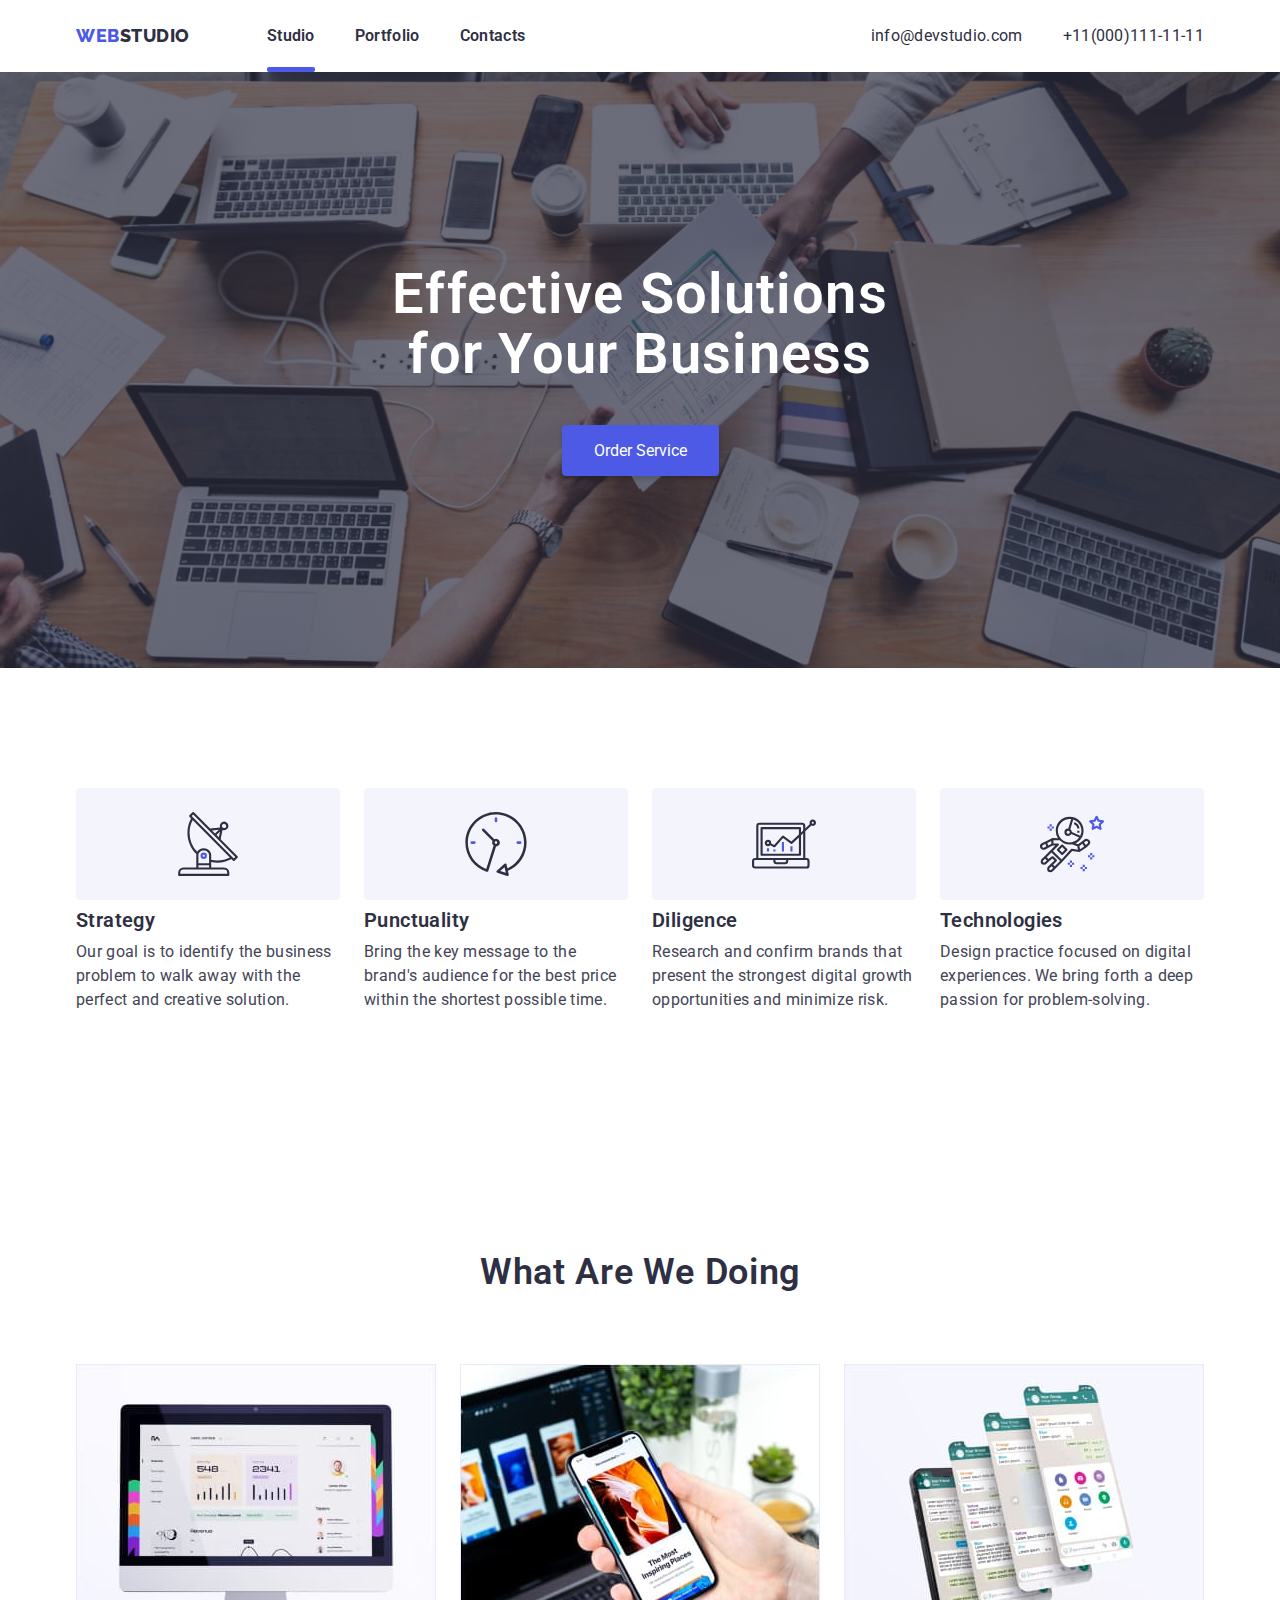
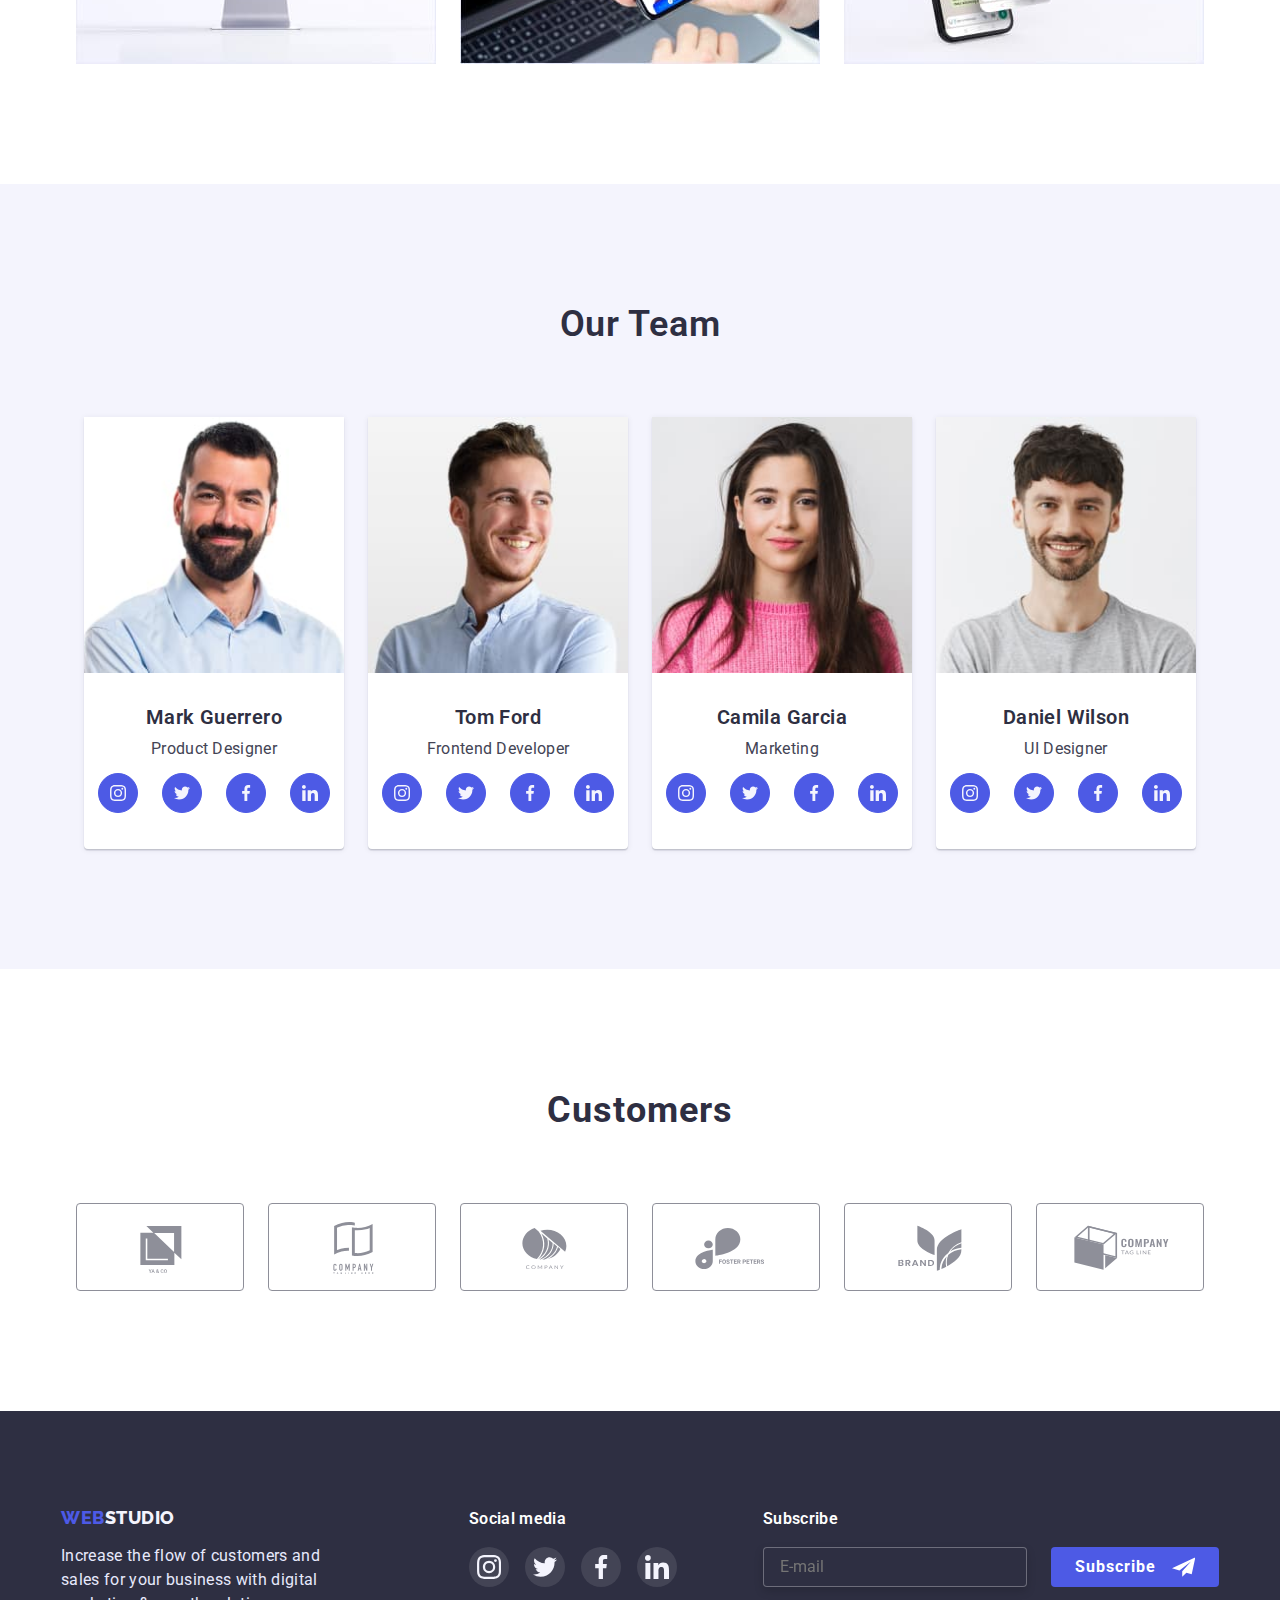
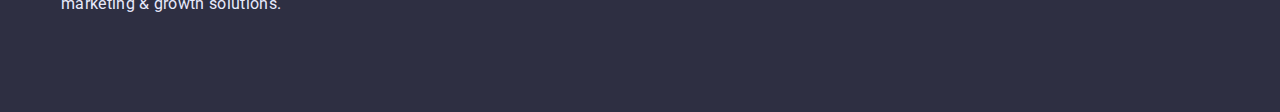
==== commit 3ccd10da: "7" ====
--- a/index.html
+++ b/index.html
@@ -205,6 +205,7 @@
           <ul class="main__descr__list">
             <li>
               <img
+              srcset="img/Rectangle1.jpg 1x, img/Rectangle1@2x.jpg 2x"
                 width="360"
                 height="300"
                 src="img/Rectangle1.jpg"
@@ -213,6 +214,7 @@
             </li>
             <li>
               <img
+              srcset="img/Rectangle2.jpg 1x, img/Rectangle2@2x.jpg 2x"
                 width="360"
                 height="300"
                 src="img/Rectangle2.jpg"
@@ -221,6 +223,7 @@
             </li>
             <li>
               <img
+              srcset="img/Rectangle3.jpg 1x, img/Rectangle3@2x.jpg 2x"
                 width="360"
                 height="300"
                 src="img/Rectangle3.jpg"
@@ -463,7 +466,7 @@
       </section>
     </main>
     <footer class="footer">
-      <div class="container footer__content section">
+      <div class="container footer__content">
         <div class="footer__logo-social">
           <div class="footer__logo__text">
             <a class="logo logo__footer" href="index.html"
--- a/css/style.css
+++ b/css/style.css
@@ -26,10 +26,6 @@
   --white-color2: #f4f4fd;
   --white-color3: #e7e9fc;
   --modal-input-color: #8e8f99;
-}
-
-.section {
-  padding: 120px 0;
 }
 
 .container {
@@ -422,6 +418,7 @@
 }
 
 .footer {
+  padding: 96px 0;
   background-color: var(--brand-color2);
 }
 .footer__content {
@@ -448,7 +445,7 @@
   color: var(--white-color3);
 }
 .footer__social-media {
-  margin: 72px 0;
+  margin: 72px auto;
   width: 208px;
 }
 .footer__social-media-title {
@@ -696,6 +693,19 @@
 }
 .modal_form-check {
   margin: 0 8px 0 0;
+}
+
+.visually-hidden {
+  position: absolute;
+  width: 1px;
+  height: 1px;
+  margin: -1px;
+  border: 0;
+  padding: 0;
+  white-space: nowrap;
+  clip-path: inset(100%);
+  clip: rect(0 0 0 0);
+  overflow: hidden;
 }
 
 .modal_form_chech_link {
@@ -765,555 +775,20 @@
   box-shadow: 0px 4px 4px rgba(0, 0, 0, 0.15);
 }
 
-@media screen and(max-width:427px) {
-  .container {
-    width: 100vw;
-    margin: 0;
-    margin-left: auto;
-    margin-right: auto;
-  }
-}
-
-@media screen and (min-width: 480px) {
-  .container {
-    width: 428px;
-  }
-}
-
-@media screen and (min-width: 768px) {
-  .container {
-    width: 768px;
-  }
-  .mobile__menu,
-  .mobile__menu__open {
-    display: none;
-  }
-  header {
-    box-shadow: 0px 2px 1px rgba(46, 47, 66, 0.08),
-      0px 1px 1px rgba(46, 47, 66, 0.16), 0px 1px 6px rgba(46, 47, 66, 0.08);
-  }
-  .header {
-    display: flex;
-    padding: 0 15px;
-  }
-  .header__menu {
-    display: flex;
-    align-self: center;
-  }
-
-  .header__menu__list {
-    display: flex;
-    align-items: center;
-    margin: 0 0 0 121px;
-  }
-
-  .header__menu__link {
-    color: var(--brand-color2);
-    font-weight: 600;
-    font-size: 16px;
-    line-height: 1.5;
-    letter-spacing: 0.02em;
-    transition: color 250ms cubic-bezier(0.4, 0, 0.2, 1);
-  }
-  .header__menu__list li {
-    margin: 0 40px 0 0;
-  }
-
-  .header__menu__list li:nth-child(3) {
-    margin: 0;
-  }
-  .header__menu__link {
-    padding: 24px 0 22px 0;
-    position: relative;
-    display: block;
-  }
-  .header__menu__link::after {
-    content: "";
-    position: absolute;
-    left: 0;
-    bottom: 0;
-    display: block;
-    width: 100%;
-    height: 5px;
-    background-color: var(--blu-color);
-    color: var(--blu-color);
-    display: none;
-  }
-
-  .header__menu__link.current::after {
-    content: "";
-    position: absolute;
-    left: 0;
-    bottom: 0;
-    display: block;
-    width: 100%;
-    height: 5px;
-    background-color: var(--blu-color);
-    border-radius: 2px;
-  }
-
-  .header__menu__link:hover{
-    color: var(--brand-color);
-  }
-  .header__menu__link:focus{
-    color: var(--brand-color);
-  }
-
-  .header__menu__link:active {
-    color: var(--blu-color);
-  }
-  .header__contact {
-    display: flex;
-    align-self: center;
-    flex-direction: column;
-    margin-left: auto;
-  }
-
-  .header__contact__link {
-    color: var(--brand-color2);
-    font-weight: 400;
-    font-size: 16px;
-    line-height: 1.5;
-    letter-spacing: 0.02em;
-    transition: color 250ms cubic-bezier(0.4, 0, 0.2, 1);
-  }
-
-  .header__contact__link:hover,
-  .header__contact__link:focus {
-    color: var(--blu-color);
-  }
-
-  .header__contact__link:active {
-    color: var(--blu-color);
-  }
-
-  .main__header{
-    background-image: linear-gradient(
-      rgba(46, 47, 66, 0.7),
-      rgba(46, 47, 66, 0.7)
-    ),
-    url(../img/tablet/tablet-bg.jpg);
-  }
-
-  @media screen and (min-device-pixel-ratio: 2) and (max-width: 1199.5px),
-  screen and (min-resolution: 192dpi) and (max-width: 1199.5px),
-  screen and (min-resolution: 2dppx) and (max-width: 1199.5px) {
-  .main__header {
-    background-image: linear-gradient(
-      rgba(46, 47, 66, 0.7),
-      rgba(46, 47, 66, 0.7)
-    ),
-    url(../img/tablet/tablet-bg@2x.jpg);
-}
-}
-.main__text__list{
+.portfolio__content{
+  padding: 48px 0;
+}
+
+.portfolio__buttons{
   display: flex;
   flex-wrap: wrap;
-  gap: 24px;
-}
-
-.main__text__item{
-  width: 356px;
-}
-
-.main__text__item h3{
-  text-align: start;
-}
-
-.main__text__item:nth-last-child(-n+2){
-  margin: 0;
-}
-
-.main__team__list{
-  display: flex;
-  flex-direction: row;
-  flex-wrap: wrap;
-  gap: 40px;
-  justify-content: center;
-}
-
-.teammate{
-  margin: 0;
-}
-
-.customers__list{
-  flex-wrap: wrap;
-  display: flex;
-  justify-content: center;
+  width:320px;
   column-gap: 24px;
-}
-
-.customers__list li:nth-last-child(-n+3){
-margin: 0;
-}
-
-.customers__link{
-  width: 168px;
-
-}
-
-.footer__logo-social{
-  display: flex;
-  gap: 24px;
-  width: 100%;
-}
-
-
-.footer__content{
-  padding-left: 108px;
-  padding-right: 108px;
-}
-
-.footer__social-media{
-  margin: 0;
-}
-.footer_subscribe{
-  margin-top: 72px;
-  width: 100%;
-}
-.subscribe-text{
-  text-align: start;
-  margin-bottom: 8px;
-}
-.footer-form{
-  display: flex;
-  flex-direction: row;
-}
-.footer-form-input{
-  margin: 0 ;
-  width: 264px;
-
-}
-.footer-form-button{
-  margin-left: 24px;
-
-}
-}
-
-
-@media screen and (min-width: 1200px) {
-  .container {
-    width: 1158px;
-  }
-  header {
-    box-shadow: 0px 2px 1px rgba(46, 47, 66, 0.08),
-      0px 1px 1px rgba(46, 47, 66, 0.16), 0px 1px 6px rgba(46, 47, 66, 0.08);
-  }
-  
-  .header {
-    display: flex;
-  }
-  
-  .header__menu {
-    display: flex;
-  }
-  
-  .header__menu__list {
-    display: flex;
-    align-items: center;
-    margin: 0 0 0 77px;
-  }
-  
-  .header__menu__link {
-    color: var(--brand-color2);
-    font-weight: 600;
-    font-size: 16px;
-    line-height: 1.5;
-    letter-spacing: 0.02em;
-    transition: color 250ms cubic-bezier(0.4, 0, 0.2, 1);
-  }
-  
-  .header__menu__list li {
-    margin: 0 40px 0 0;
-  }
-  
-  .header__menu__list li:nth-child(3) {
-    margin: 0;
-  }
-  
-  .header__menu__link {
-    padding: 24px 0;
-    position: relative;
-    display: block;
-  }
-  
-  .header__menu__link::after {
-    content: "";
-    position: absolute;
-    left: 0;
-    bottom: 0;
-    display: block;
-    width: 100%;
-    height: 5px;
-    background-color: var(--blu-color);
-    color: var(--blu-color);
-    display: none;
-  }
-  
-  .header__menu__link.current::after {
-    content: "";
-    position: absolute;
-    left: 0;
-    bottom: 0;
-    display: block;
-    width: 100%;
-    height: 5px;
-    background-color: var(--blu-color);
-    border-radius: 2px;
-  }
-  
-  .header__menu__link:hover,
-  .header__menu__link:focus {
-    color: var(--brand-color);
-  }
-  
-  .header__menu__link:active {
-    color: var(--blu-color);
-  }
-  
-  .header__contact {
-    padding: 24px 0;
-    display: flex;
-    margin-left: auto;
-    flex-direction: row;
-  }
-  
-  .header__contact__link {
-    color: var(--brand-color2);
-    font-weight: 400;
-    font-size: 16px;
-    line-height: 1.5;
-    letter-spacing: 0.02em;
-    transition: color 250ms cubic-bezier(0.4, 0, 0.2, 1);
-  }
-  
-  .header__contact li {
-    margin: 0 0 0 40px;
-  }
-  
-  .header__contact li:nth-child(1) {
-    margin: 0;
-  }
-  
-  .header__contact__link:hover,
-  .header__contact__link:focus {
-    color: var(--blu-color);
-  }
-  
-  .header__contact__link:active {
-    color: var(--blu-color);
-  }
-  
-  
-  
-  
-  .main__header {
-    background-image: linear-gradient(
-        rgba(46, 47, 66, 0.7),
-        rgba(46, 47, 66, 0.7)
-      ),
-      url(../img/people-office.jpg);
-    padding: 192px 0;
-    max-width: 1600px;
-  }
-
-  @media screen and (min-device-pixel-ratio: 2) and (min-width: 1200px),
-  screen and (min-resolution: 192dpi) and (min-width: 1200px),
-  screen and (min-resolution: 2dppx) and (min-width: 1200px) {
-  .main__header {
-    background-image: linear-gradient(
-      rgba(46, 47, 66, 0.7),
-      rgba(46, 47, 66, 0.7)
-    ),
-    url(../img/people-office@2x.jpg);
-  }}
-  
-  .main__header h1 {
-    font-size: 56px;
-    line-height: 1.08;
-    width: 496px;
-  }
-  
-  .main__header button {
-    margin: 48px 0 0 0;
-  }
-  
-  .main__header button:hover {
-    box-shadow: 0px 1px 6px rgba(46, 47, 66, 0.08),
-      0px 1px 1px rgba(46, 47, 66, 0.16), 0px 2px 1px rgba(46, 47, 66, 0.08);
-  }
-  
-  
-  .main__text {
-    padding: 120px 0 0 0;
-  }
-  
-  .main__text__list {
-    flex-wrap: nowrap;
-    display: flex;
-    gap: 24px;
-  }
-  
-  .main__text__list__icon {
-    background: #f4f4fd;
-    border-radius: 4px;
-    background: #f4f4fd;
-    border-radius: 4px;
-    width: 264px;
-    height: 112px;
-    display: flex;
-    justify-content: center;
-    align-items: center;
-  }
-  
-  .icon-benefits {
-    display: block;
-  }
-  
-  .main__text__item h3 {
-    font-size: 20px;
-    line-height: 1.2;
-    margin: 8px 0 8px 0;
-  }
-  
-  .main__text__item p {
-    font-weight: 400;
-  }
-  
-  .main__descr h2 {
-    font-weight: 600;
-    font-size: 36px;
-    line-height: 1.12;
-    text-align: center;
-    letter-spacing: 0.02em;
-    text-transform: capitalize;
-    margin: 0 0 72px 0;
-  }
-  
-  .main__descr__list {
-    display: flex;
-    gap: 24px;
-  }
-  
-  
-  .main__team h2 {
-    margin: 0 0 72px;
-  }
-  
-  .main__team__list {
-    display: flex;
-    gap: 24px;
-  }
-  
-  .teammate__text {
-    padding: 32px 16px;
-  }
-  
-  .customers__list {
-    display: flex;
-    gap: 24px;
-    height: 88px;
-  }
-  
-  .customers__link {
-    width: 168px;
-  }
-  
-  .customers__link:hover,
-  .customers__link:focus {
-    border: 1px solid var(--blu-color);
-  }
-  
-
-  
-  .customers__link:hover .customers-svg {
-    fill: var(--blu-color);
-  }
-  
-  
- 
-  
-  .logo__footer {
-    align-self: start;
-  }
-  
-  .footer__content {
-    display: flex;
-    flex-direction: row;
-    padding-left: 0;
-    padding-right: 0;
-    align-items: flex-start;
-  }
-
-  
-  .footer__social-media {
-    height: 100%;
-    margin: 0 0 0 120px;
-  }
-  
-  .footer__social-media-title {
-    text-align: start;
-  }
-  
-  
-  .footer__social-media_link:hover {
-    background-color: #31d0aa;
-  }
-  
-  footer {
-    padding: 100px 0;
-  }
-  
-  
-  .footer_subscribe {
-    margin: 0 0 0 80px;
-    width: 456px;
-  }
-  
-  .subscribe-text {
-    margin: 0 0 16px 0;
-  }
-  
-  .footer-form {
-    display: flex;
-  }
-  
-  .footer-form-input {
-    width: 264px;
-  }
-  
-}
-
-
-
-@media screen and (max-width: 767.5px) {
-}
-
-.visually-hidden {
-  position: absolute;
-  width: 1px;
-  height: 1px;
-  margin: -1px;
-  border: 0;
-  padding: 0;
-  white-space: nowrap;
-  clip-path: inset(100%);
-  clip: rect(0 0 0 0);
-  overflow: hidden;
-}
-
-.portfolio__content {
-  padding: 96px 0 120px 0;
-}
-
-.portfolio__buttons {
-  display: flex;
-  justify-content: center;
-}
-
-.portfolio__buttons button {
-  font-family: "Roboto";
-  font-style: normal;
+  row-gap: 16px;
+  margin-bottom: 48px;
+}
+
+.portfolio__buttons button{
   font-weight: 600;
   font-size: 16px;
   line-height: 1.5;
@@ -1329,17 +804,8 @@
     box-shadow 250ms cubic-bezier(0.4, 0, 0.2, 1),
     color 250ms cubic-bezier(0.4, 0, 0.2, 1);
 }
-
-.portfolio__buttons li {
-  margin: 0 24px 0 0;
-}
-
-.portfolio__buttons li:nth-child(5) {
-  margin: 0;
-}
-
-.portfolio__buttons button:hover,
-.portfolio__buttons button:focus {
+.portfolio__buttons button:focus,
+.portfolio__buttons button:active {
   border: 1px solid var(--blu-color);
   background: var(--blu-color);
   box-shadow: 0px 3px 1px rgba(0, 0, 0, 0.1), 0px 2px 1px rgba(0, 0, 0, 0.08),
@@ -1347,46 +813,34 @@
   color: var(--white-color);
 }
 
-.portfolio__buttons button:active {
-  background: var(--blu-color2);
-  box-shadow: 0px 3px 1px rgba(0, 0, 0, 0.1), 0px 2px 1px rgba(0, 0, 0, 0.08),
-    0px 2px 2px rgba(0, 0, 0, 0.12);
-  color: var(--white-color);
-}
-
-.portfolio__list {
-  display: flex;
-  flex-wrap: wrap;
-  margin: 72px 0 0 0;
-}
-
-.portfolio__list__text {
-  padding: 32px 0 32px 16px;
-}
-.portfolio__item:nth-child(n + 7) {
-  margin: 0 24px 0 0;
-}
-.portfolio__item:nth-child(3n + 3) {
-  margin: 0 0 48px 0;
-}
-.portfolio__item:nth-child(9) {
-  margin: 0;
-}
-
 .portfolio__item {
   box-shadow: 0px 1px 6px rgba(46, 47, 66, 0.08);
   transition: box-shadow 250ms cubic-bezier(0.4, 0, 0.2, 1);
-  margin: 0 24px 48px 0;
-}
-
-.portfolio__list img {
-  display: block;
+  margin: 0 0 48px 0;
+}
+
+.portfolio__item:last-child{
+  margin: 0;
 }
 
 .portfolio__item:hover,
 .portfolio__item:focus {
   box-shadow: 0px 1px 6px rgba(46, 47, 66, 0.08),
     0px 1px 1px rgba(46, 47, 66, 0.16), 0px 2px 1px rgba(46, 47, 66, 0.08);
+}
+
+.portfolio__list_img-box {
+  position: relative;
+  width: 396px;
+  height: 280px;
+  margin-left: auto;
+  margin-right: auto;
+  background-color: #bdbdbd;
+  overflow: hidden;
+}
+
+.portfolio__list__text{
+  padding: 32px 16px;
 }
 
 .portfolio__list h3 {
@@ -1402,21 +856,6 @@
   line-height: 1.5;
   letter-spacing: 0.02em;
   color: var(--brand-color);
-}
-
-.portfolio__list_img-box {
-  position: relative;
-  width: 360px;
-  height: 300px;
-  margin-left: auto;
-  margin-right: auto;
-  background-color: #bdbdbd;
-  overflow: hidden;
-}
-
-.portfolio__item:hover .overlay,
-.portfolio__item:focus .overlay {
-  transform: translatey(0);
 }
 
 .overlay {
@@ -1430,10 +869,632 @@
   transition: transform 250ms ease;
 }
 
+.portfolio__item:hover .overlay,
+.portfolio__item:focus .overlay {
+  transform: translatey(0);
+}
+
 .overlay p {
   font-size: 16px;
   line-height: 1.5;
   letter-spacing: 0.02em;
   color: #f4f4fd;
-  padding: 40px 32px;
-}+  padding: 40px 32px;}
+
+@media screen and(max-width:427px) {
+  .container {
+    width: 100vw;
+    margin: 0;
+    margin-left: auto;
+    margin-right: auto;
+  }
+}
+
+@media screen and (min-width: 480px) {
+  .container {
+    width: 428px;
+  }
+}
+
+@media screen and (min-width: 768px) {
+  .container {
+    width: 768px;
+  }
+  .mobile__menu,
+  .mobile__menu__open {
+    display: none;
+  }
+  header {
+    box-shadow: 0px 2px 1px rgba(46, 47, 66, 0.08),
+      0px 1px 1px rgba(46, 47, 66, 0.16), 0px 1px 6px rgba(46, 47, 66, 0.08);
+  }
+  .header {
+    display: flex;
+    padding: 0 15px;
+  }
+  .header__menu {
+    display: flex;
+    align-self: center;
+  }
+
+  .header__menu__list {
+    display: flex;
+    align-items: center;
+    margin: 0 0 0 121px;
+  }
+
+  .header__menu__link {
+    color: var(--brand-color2);
+    font-weight: 600;
+    font-size: 16px;
+    line-height: 1.5;
+    letter-spacing: 0.02em;
+    transition: color 250ms cubic-bezier(0.4, 0, 0.2, 1);
+  }
+  .header__menu__list li {
+    margin: 0 40px 0 0;
+  }
+
+  .header__menu__list li:nth-child(3) {
+    margin: 0;
+  }
+  .header__menu__link {
+    padding: 24px 0 22px 0;
+    position: relative;
+    display: block;
+  }
+  .header__menu__link::after {
+    content: "";
+    position: absolute;
+    left: 0;
+    bottom: 0;
+    display: block;
+    width: 100%;
+    height: 5px;
+    background-color: var(--blu-color);
+    color: var(--blu-color);
+    display: none;
+  }
+
+  .header__menu__link.current::after {
+    content: "";
+    position: absolute;
+    left: 0;
+    bottom: 0;
+    display: block;
+    width: 100%;
+    height: 5px;
+    background-color: var(--blu-color);
+    border-radius: 2px;
+  }
+
+  .header__menu__link:hover{
+    color: var(--brand-color);
+  }
+  .header__menu__link:focus{
+    color: var(--brand-color);
+  }
+
+  .header__menu__link:active {
+    color: var(--blu-color);
+  }
+  .header__contact {
+    display: flex;
+    align-self: center;
+    flex-direction: column;
+    margin-left: auto;
+  }
+
+  .header__contact__link {
+    color: var(--brand-color2);
+    font-weight: 400;
+    font-size: 12px;
+    line-height: 1.5;
+    letter-spacing: 0.02em;
+    transition: color 250ms cubic-bezier(0.4, 0, 0.2, 1);
+  }
+
+  .header__contact__link:hover,
+  .header__contact__link:focus {
+    color: var(--blu-color);
+  }
+
+  .header__contact__link:active {
+    color: var(--blu-color);
+  }
+
+  .main__header{
+    background-image: linear-gradient(
+      rgba(46, 47, 66, 0.7),
+      rgba(46, 47, 66, 0.7)
+    ),
+    url(../img/tablet/tablet-bg.jpg);
+  }
+
+  .main__header h1{
+    margin-bottom: 40px;
+  }
+
+  @media screen and (min-device-pixel-ratio: 2) and (max-width: 1199.5px),
+  screen and (min-resolution: 192dpi) and (max-width: 1199.5px),
+  screen and (min-resolution: 2dppx) and (max-width: 1199.5px) {
+  .main__header {
+    background-image: linear-gradient(
+      rgba(46, 47, 66, 0.7),
+      rgba(46, 47, 66, 0.7)
+    ),
+    url(../img/tablet/tablet-bg@2x.jpg);
+}
+}
+.main__text__list{
+  display: flex;
+  flex-wrap: wrap;
+  gap: 24px;
+}
+
+.main__text__item{
+  width: 356px;
+}
+
+.main__text__item h3{
+  text-align: start;
+}
+
+.main__text__item:nth-last-child(-n+2){
+  margin: 0;
+}
+
+.main__team__list{
+  display: flex;
+  flex-direction: row;
+  flex-wrap: wrap;
+  column-gap: 24px;
+  row-gap: 54px;
+  justify-content: center;
+}
+
+.teammate{
+  margin: 0;
+}
+
+.customers__list{
+  flex-wrap: wrap;
+  display: flex;
+  justify-content: center;
+  column-gap: 24px;
+}
+
+.customers__list li:nth-last-child(-n+3){
+margin: 0;
+}
+
+.customers__link{
+  width: 168px;
+
+}
+
+.footer__logo-social{
+  display: flex;
+  gap: 24px;
+  width: 100%;
+}
+
+
+.footer__content{
+  padding-left: 108px;
+  padding-right: 108px;
+}
+
+.footer__social-media{
+  margin: 0;
+}
+.footer_subscribe{
+  margin-top: 72px;
+  width: 100%;
+}
+.subscribe-text{
+  text-align: start;
+  margin-bottom: 8px;
+}
+.footer-form{
+  display: flex;
+  flex-direction: row;
+}
+.footer-form-input{
+  margin: 0 ;
+  width: 264px;
+
+}
+.footer-form-button{
+  margin-left: 24px;
+
+}
+
+.portfolio__content{
+  padding: 64px 0 96px 0;
+}
+
+.portfolio__buttons{
+  display: flex;
+  justify-content: center;
+  width: 100%;
+  margin-bottom: 64px;
+}
+
+.portfolio__list{
+  display: flex;
+    flex-wrap: wrap;
+    column-gap: 24px;
+}
+
+.portfolio__list_img-box{
+  width: 356px;
+  height: 300px;
+}
+
+.portfolio__list_img-box img{
+  height: 100%;
+}
+
+.portfolio__item{
+  margin-bottom: 72px;
+}
+
+.portfolio__item:nth-last-child(){
+  margin: 0;
+}
+
+}
+
+
+@media screen and (min-width: 1200px) {
+  .container {
+    width: 1158px;
+  }
+  header {
+    box-shadow: 0px 2px 1px rgba(46, 47, 66, 0.08),
+      0px 1px 1px rgba(46, 47, 66, 0.16), 0px 1px 6px rgba(46, 47, 66, 0.08);
+  }
+  
+  .header {
+    display: flex;
+  }
+  
+  .header__menu {
+    display: flex;
+  }
+  
+  .header__menu__list {
+    display: flex;
+    align-items: center;
+    margin: 0 0 0 77px;
+  }
+  
+  .header__menu__link {
+    color: var(--brand-color2);
+    font-weight: 600;
+    font-size: 16px;
+    line-height: 1.5;
+    letter-spacing: 0.02em;
+    transition: color 250ms cubic-bezier(0.4, 0, 0.2, 1);
+  }
+  
+  .header__menu__list li {
+    margin: 0 40px 0 0;
+  }
+  
+  .header__menu__list li:nth-child(3) {
+    margin: 0;
+  }
+  
+  .header__menu__link {
+    padding: 24px 0;
+    position: relative;
+    display: block;
+  }
+  
+  .header__menu__link::after {
+    content: "";
+    position: absolute;
+    left: 0;
+    bottom: 0;
+    display: block;
+    width: 100%;
+    height: 5px;
+    background-color: var(--blu-color);
+    color: var(--blu-color);
+    display: none;
+  }
+  
+  .header__menu__link.current::after {
+    content: "";
+    position: absolute;
+    left: 0;
+    bottom: 0;
+    display: block;
+    width: 100%;
+    height: 5px;
+    background-color: var(--blu-color);
+    border-radius: 2px;
+  }
+  
+  .header__menu__link:hover,
+  .header__menu__link:focus {
+    color: var(--brand-color);
+  }
+  
+  .header__menu__link:active {
+    color: var(--blu-color);
+  }
+  
+  .header__contact {
+    padding: 24px 0;
+    display: flex;
+    margin-left: auto;
+    flex-direction: row;
+  }
+  
+  .header__contact__link {
+    color: var(--brand-color2);
+    font-weight: 400;
+    font-size: 16px;
+    line-height: 1.5;
+    letter-spacing: 0.02em;
+    transition: color 250ms cubic-bezier(0.4, 0, 0.2, 1);
+  }
+  
+  .header__contact li {
+    margin: 0 0 0 40px;
+  }
+  
+  .header__contact li:nth-child(1) {
+    margin: 0;
+  }
+  
+  .header__contact__link:hover,
+  .header__contact__link:focus {
+    color: var(--blu-color);
+  }
+  
+  .header__contact__link:active {
+    color: var(--blu-color);
+  }
+  
+  
+  
+  
+  .main__header {
+    background-image: linear-gradient(
+        rgba(46, 47, 66, 0.7),
+        rgba(46, 47, 66, 0.7)
+      ),
+      url(../img/people-office.jpg);
+    padding: 192px 0;
+    max-width: 1600px;
+  }
+
+  @media screen and (min-device-pixel-ratio: 2) and (min-width: 1200px),
+  screen and (min-resolution: 192dpi) and (min-width: 1200px),
+  screen and (min-resolution: 2dppx) and (min-width: 1200px) {
+  .main__header {
+    background-image: linear-gradient(
+      rgba(46, 47, 66, 0.7),
+      rgba(46, 47, 66, 0.7)
+    ),
+    url(../img/people-office@2x.jpg);
+  }}
+  
+  .main__header h1 {
+    font-size: 56px;
+    line-height: 1.08;
+    width: 496px;
+  }
+  
+  .main__header button:hover {
+    box-shadow: 0px 1px 6px rgba(46, 47, 66, 0.08),
+      0px 1px 1px rgba(46, 47, 66, 0.16), 0px 2px 1px rgba(46, 47, 66, 0.08);
+  }
+  
+  
+  .main__text {
+    padding: 120px 0 0 0;
+  }
+  
+  .main__text__list {
+    flex-wrap: nowrap;
+    display: flex;
+    gap: 24px;
+  }
+  
+  .main__text__list__icon {
+    background: #f4f4fd;
+    border-radius: 4px;
+    background: #f4f4fd;
+    border-radius: 4px;
+    width: 264px;
+    height: 112px;
+    display: flex;
+    justify-content: center;
+    align-items: center;
+  }
+  
+  .icon-benefits {
+    display: block;
+  }
+  
+.main__text__item{
+  margin: 0;
+}
+
+  .main__text__item h3 {
+    font-size: 20px;
+    line-height: 1.2;
+    margin: 8px 0 8px 0;
+  }
+  
+  .main__text__item p {
+    font-weight: 400;
+  }
+  
+  .main__descr h2 {
+    font-weight: 600;
+    font-size: 36px;
+    line-height: 1.12;
+    text-align: center;
+    letter-spacing: 0.02em;
+    text-transform: capitalize;
+    margin: 0 0 72px 0;
+  }
+  
+  .main__descr__list {
+    display: flex;
+    gap: 24px;
+  }
+  
+  
+  .main__team h2 {
+    margin: 0 0 72px;
+  }
+  
+  .main__team__list {
+    display: flex;
+    gap: 24px;
+  }
+
+  .main__descr{
+    display: flex;
+  }
+  
+  .teammate__text {
+    padding: 32px 16px;
+  }
+  
+  .customers__list {
+    display: flex;
+    gap: 24px;
+    height: 88px;
+  }
+  
+  .customers__link {
+    width: 168px;
+  }
+  
+  .customers__link:hover,
+  .customers__link:focus {
+    border: 1px solid var(--blu-color);
+  }
+  
+
+  
+  .customers__link:hover .customers-svg {
+    fill: var(--blu-color);
+  }
+  
+  
+ 
+  
+  .logo__footer {
+    align-self: start;
+  }
+  
+  .footer__content {
+    display: flex;
+    flex-direction: row;
+    padding-left: 0;
+    padding-right: 0;
+    align-items: flex-start;
+  }
+
+  
+  .footer__social-media {
+    height: 100%;
+    margin: 0 0 0 120px;
+  }
+  
+  .footer__social-media-title {
+    text-align: start;
+  }
+  
+  
+  .footer__social-media_link:hover {
+    background-color: #31d0aa;
+  }
+  
+  footer {
+    padding: 100px 0;
+  }
+  
+  
+  .footer_subscribe {
+    margin: 0 0 0 80px;
+    width: 456px;
+  }
+  
+  .subscribe-text {
+    margin: 0 0 16px 0;
+  }
+  
+  .footer-form {
+    display: flex;
+  }
+  
+  .footer-form-input {
+    width: 264px;
+  }
+
+  .portfolio__content {
+    padding: 96px 0 120px 0;
+  }
+  
+  .portfolio__buttons {
+    display: flex;
+    justify-content: center;
+    margin-bottom: 72px;
+  }
+  
+  .portfolio__buttons button:hover {
+    border: 1px solid var(--blu-color);
+    background: var(--blu-color);
+    box-shadow: 0px 3px 1px rgba(0, 0, 0, 0.1), 0px 2px 1px rgba(0, 0, 0, 0.08),
+      0px 2px 2px rgba(0, 0, 0, 0.12);
+    color: var(--white-color);
+  }
+  
+  .portfolio__list {
+    display: flex;
+    flex-wrap: wrap;
+    column-gap: 0px;
+  }
+  
+  .portfolio__list__text {
+    padding: 32px 0 32px 16px;
+  }
+  .portfolio__item:nth-child(n + 7) {
+    margin: 0 24px 0 0;
+  }
+  .portfolio__item:nth-child(3n + 3) {
+    margin: 0 0 48px 0;
+  }
+  .portfolio__item:nth-child(9) {
+    margin: 0;
+  }
+  
+  .portfolio__item {
+    margin: 0 24px 48px 0;
+  }
+  
+  .portfolio__list img {
+    display: block;
+  }
+  
+  .portfolio__list_img-box {
+    width: 360px;
+    height: 300px;
+  }
+  .section{
+    padding: 120px 0;
+  }
+}
+
+
+
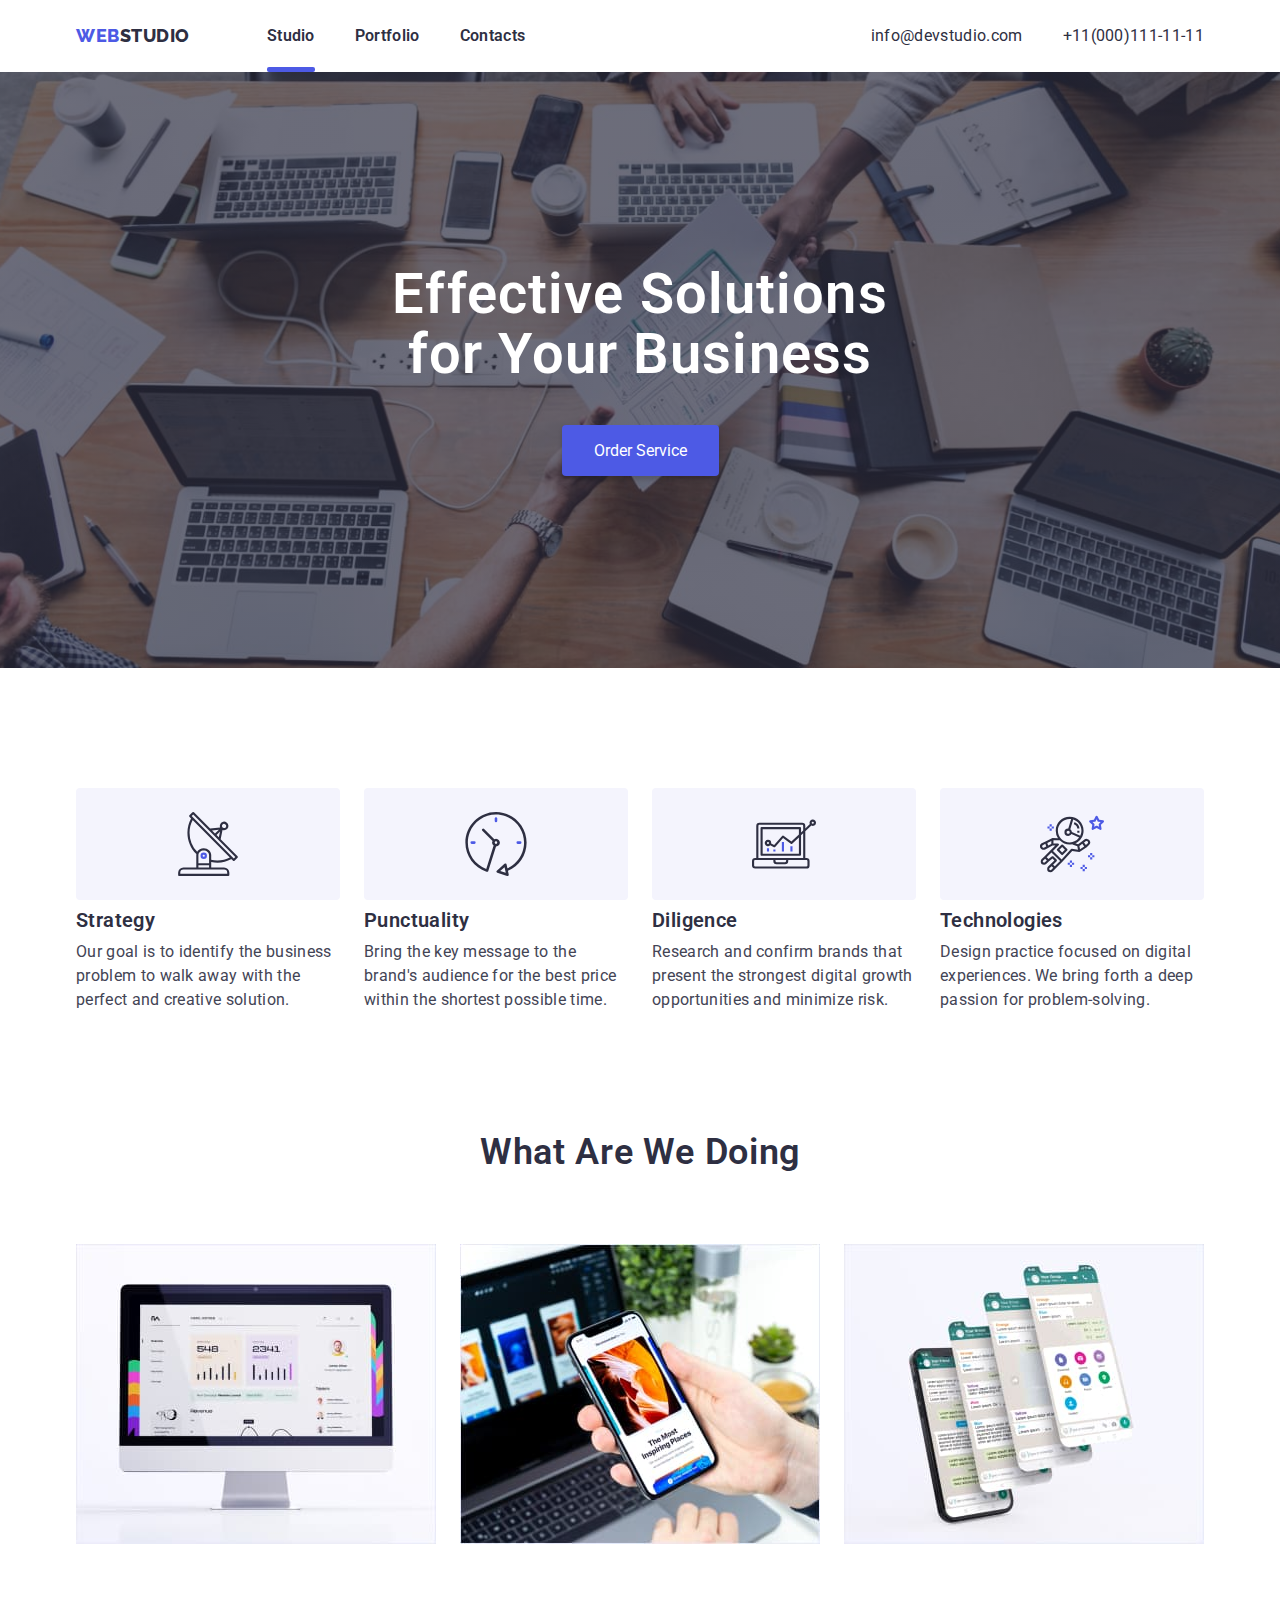
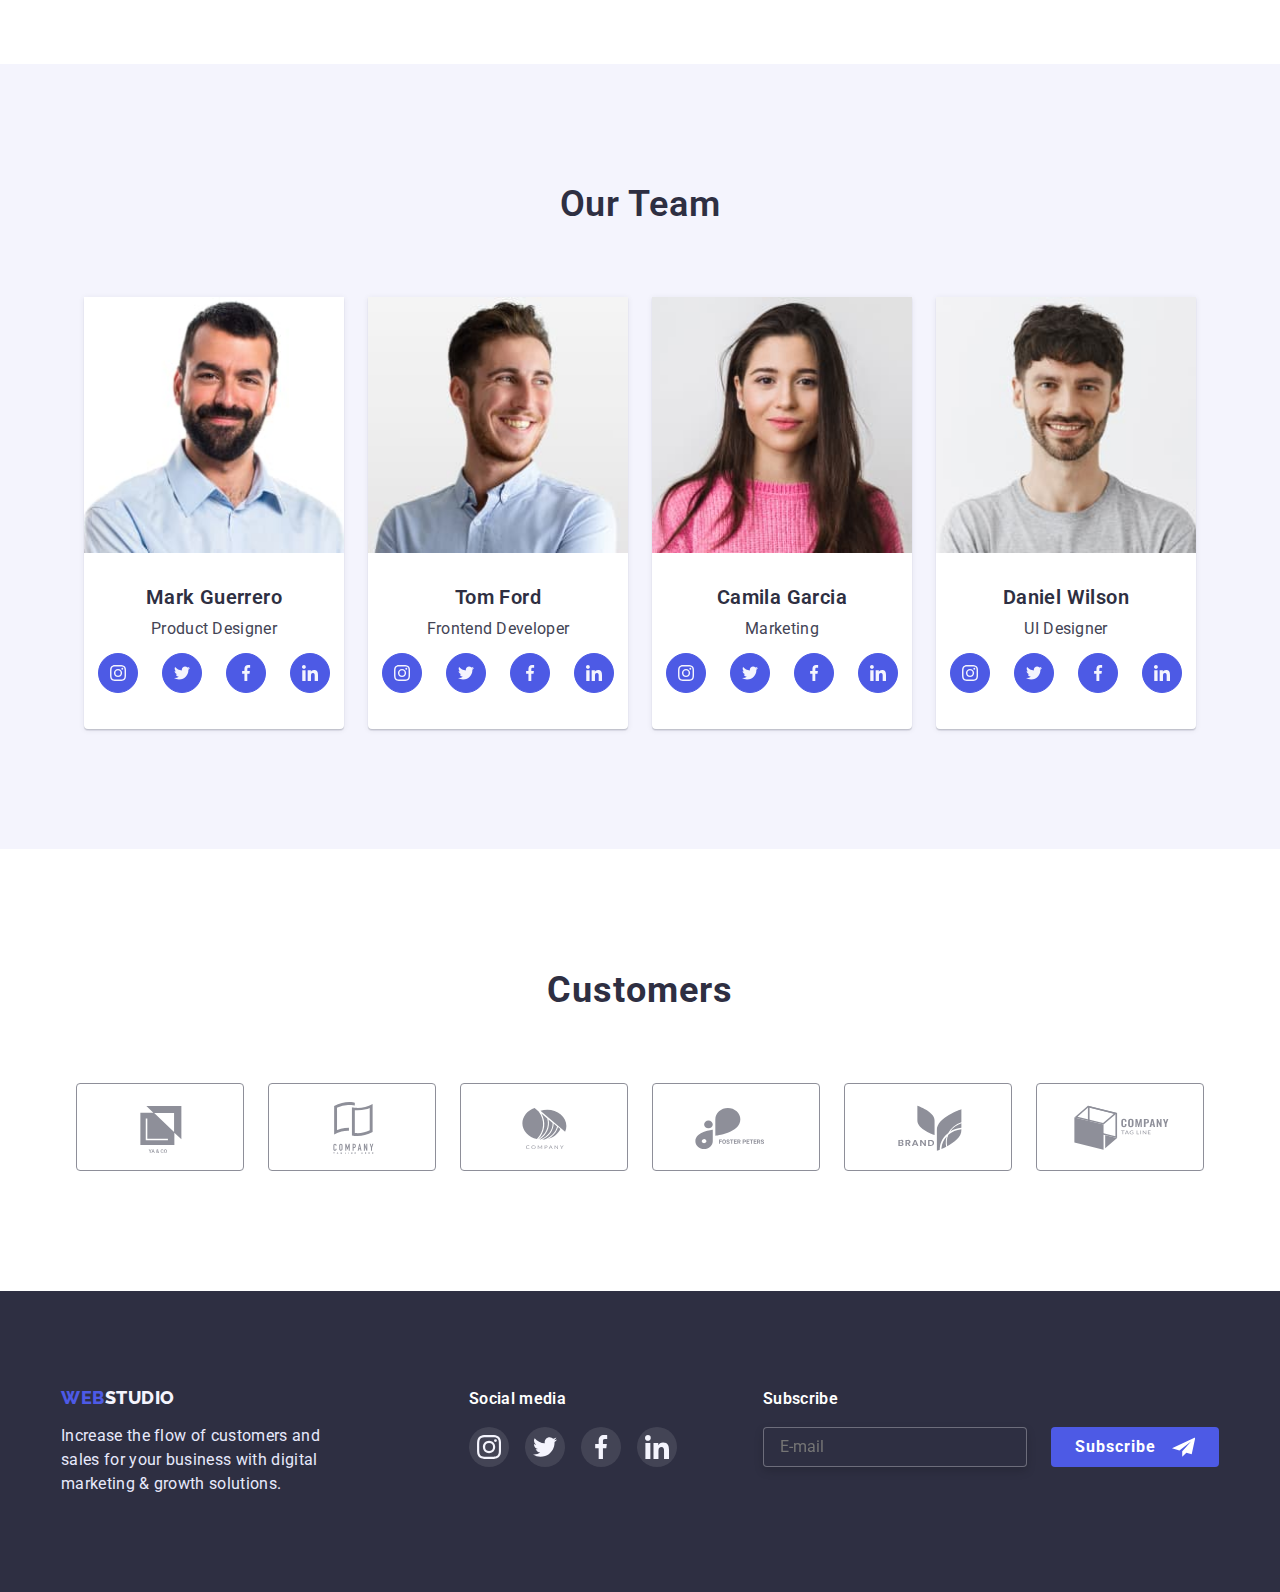
==== commit b3f0190b: "7" ====
--- a/index.html
+++ b/index.html
@@ -145,7 +145,7 @@
           <button type="button" data-modal-open>Order Service</button>
         </div>
       </section>
-      <section class="main__text section">
+      <section class="main__text">
         <div class="container">
           <ul class="main__text__list">
             <li class="main__text__item">
